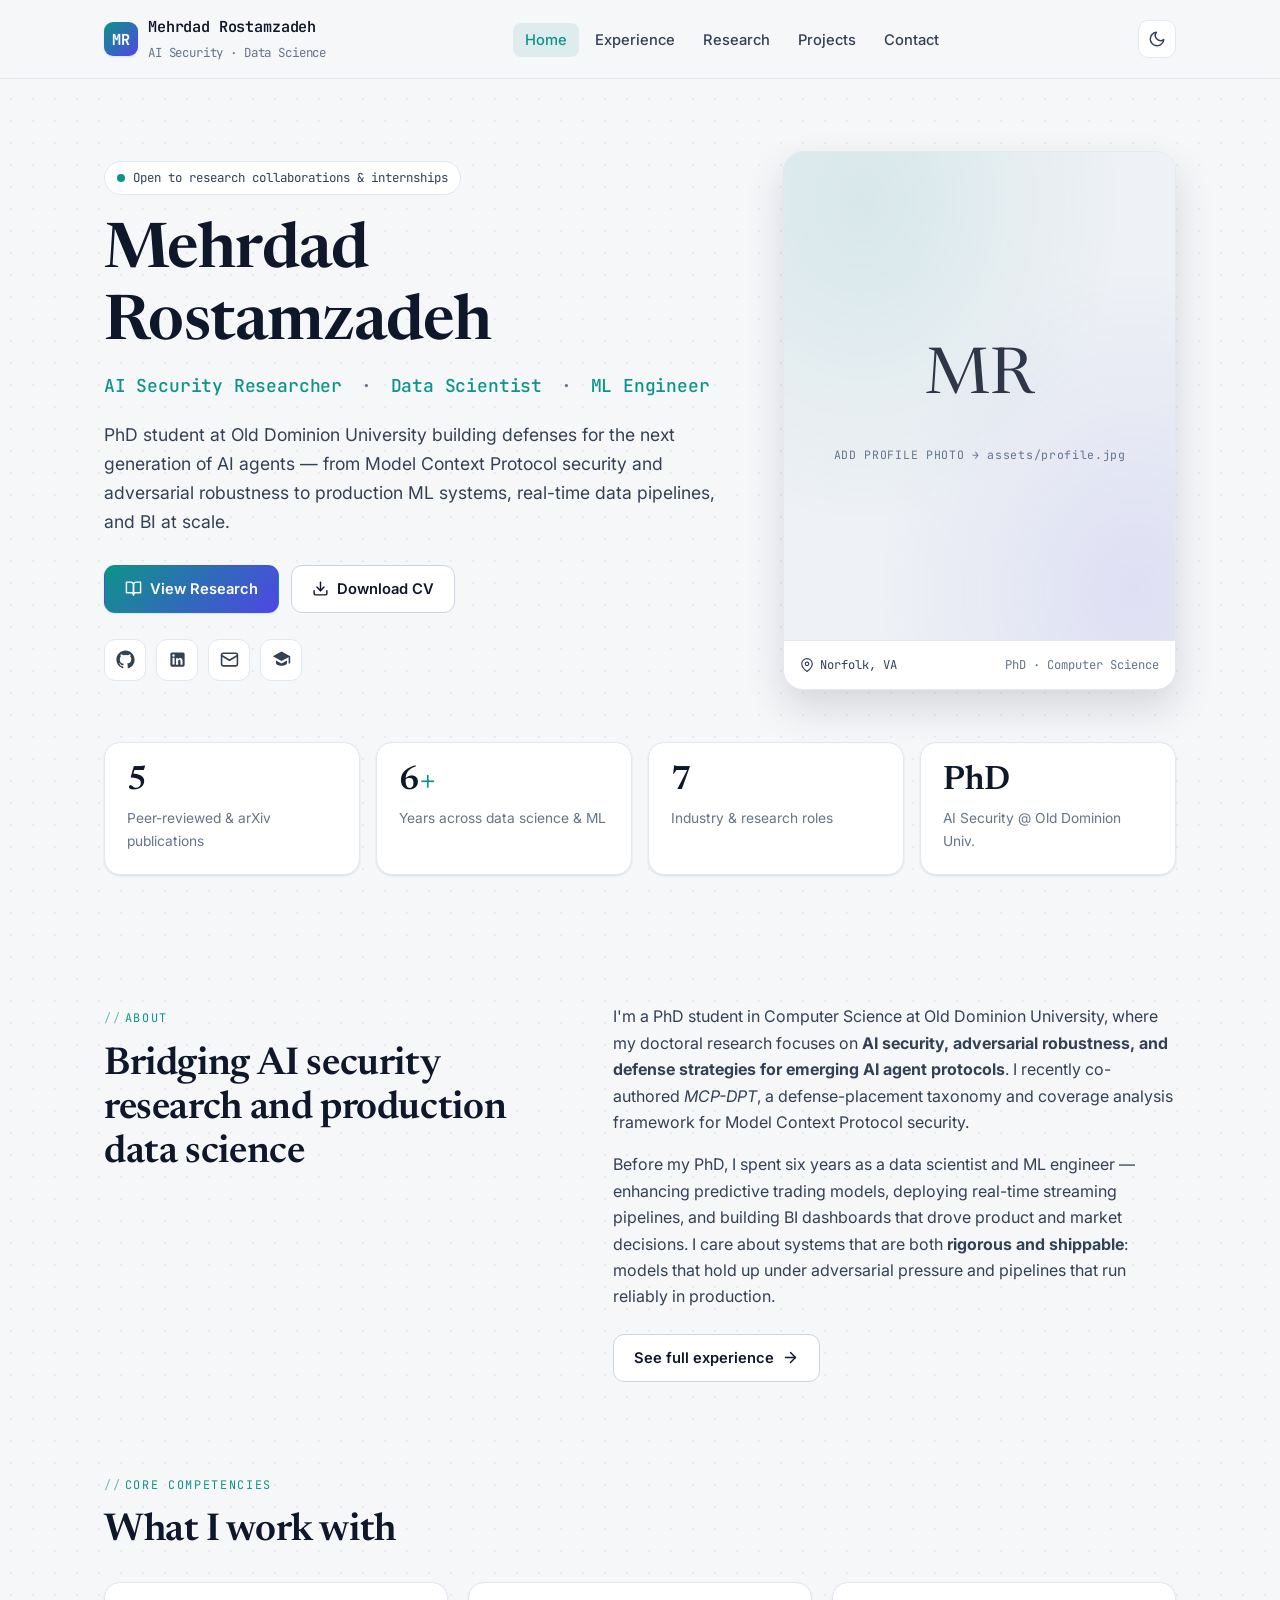
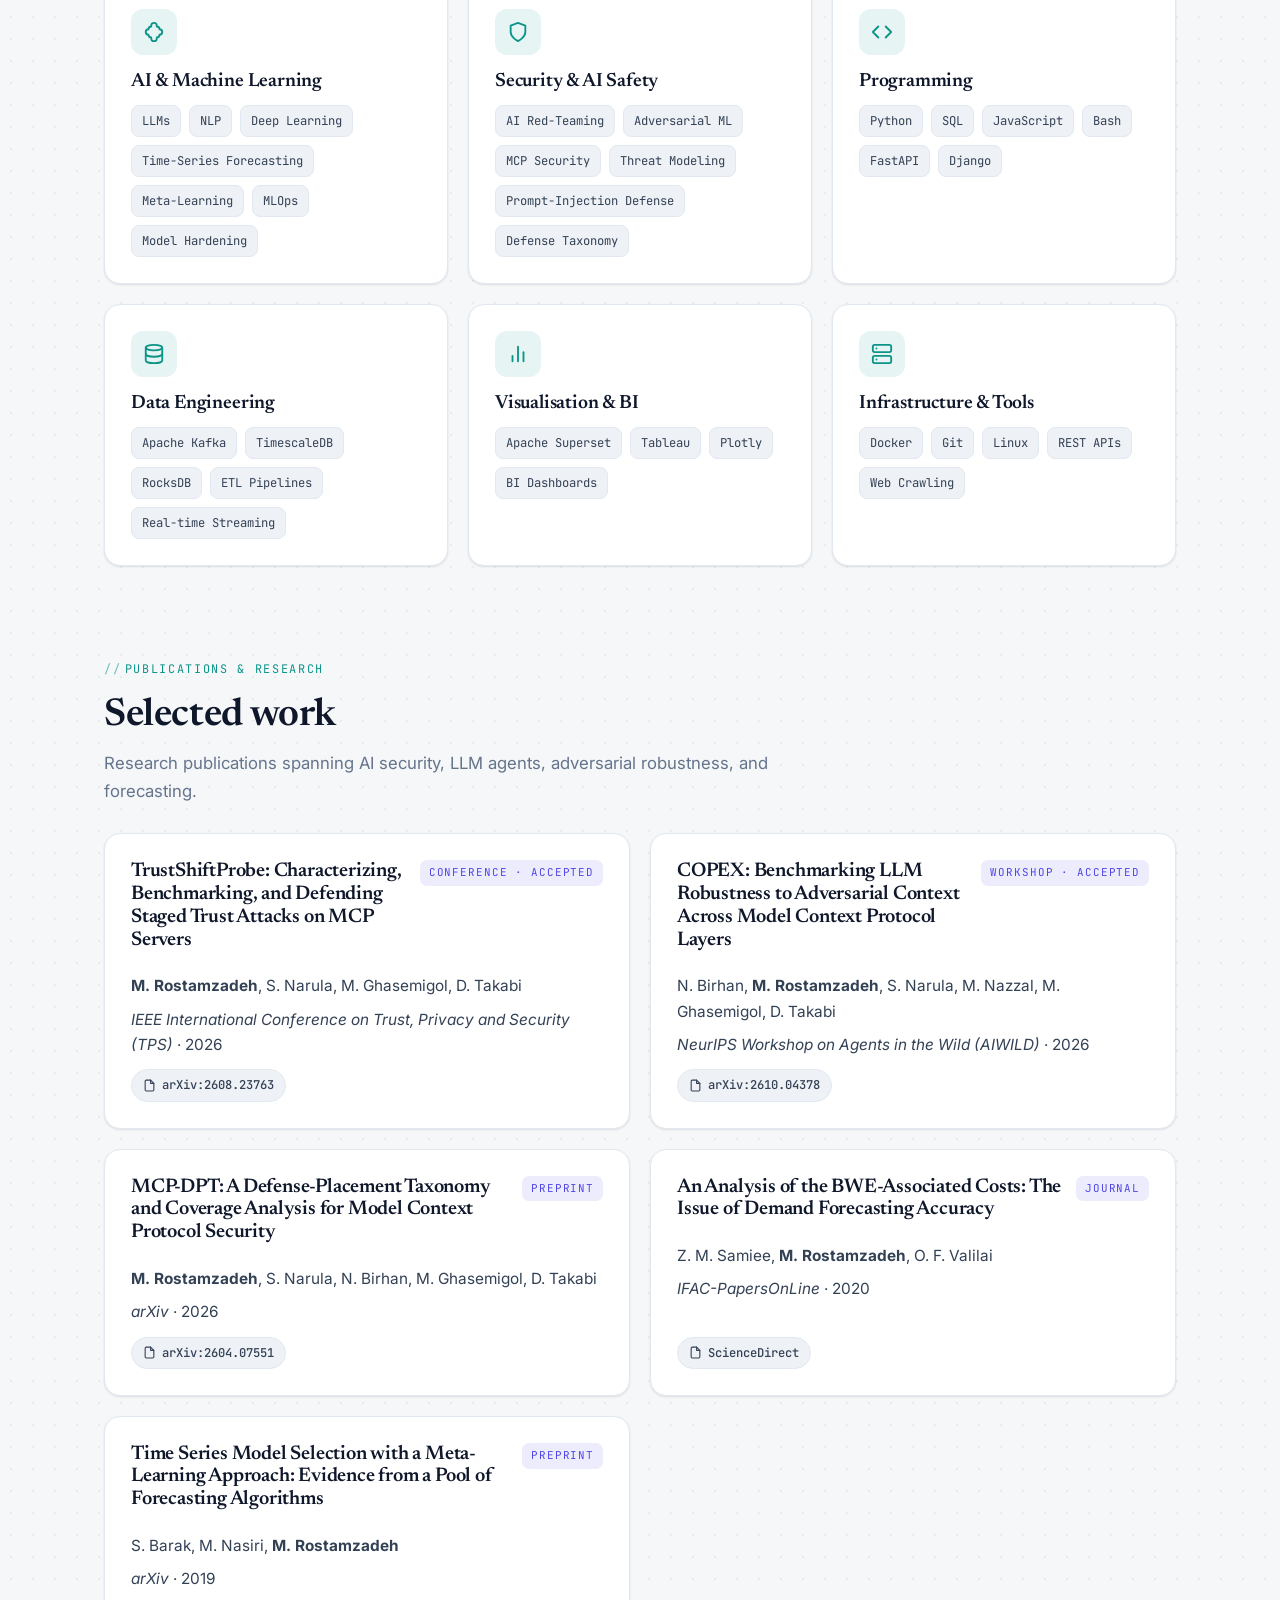
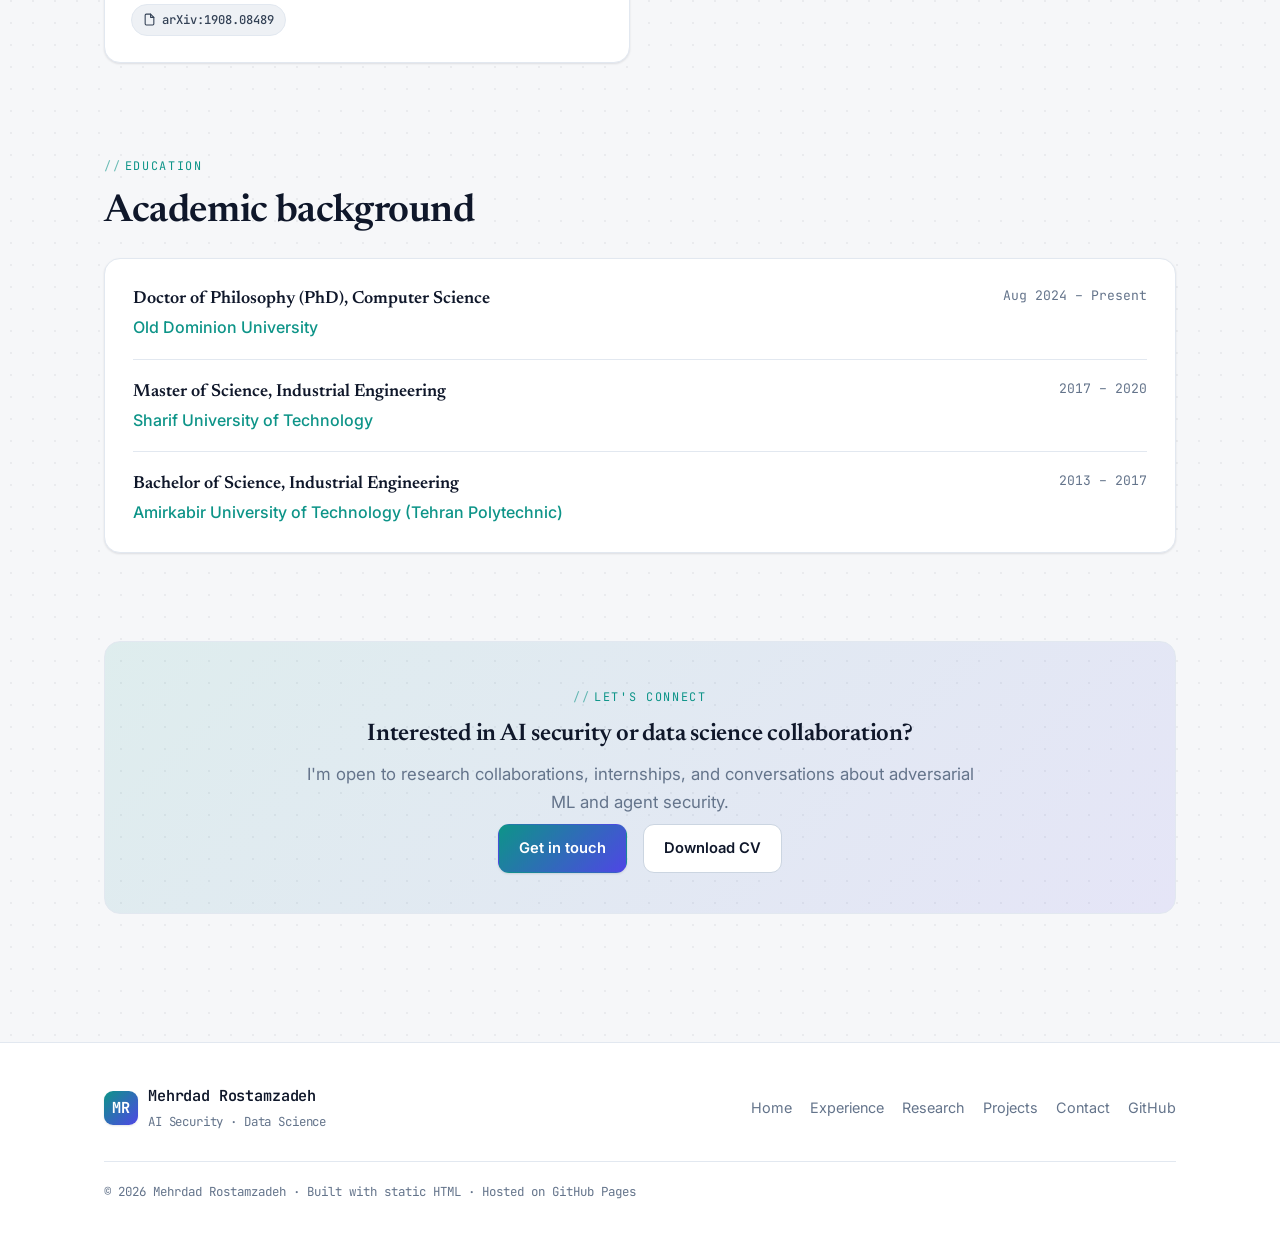
==== index.html @ 971a8cf7 "Revise featured publications and research details Updated publication titles, descriptions, and link" ====
<!DOCTYPE html>
<html lang="en" data-theme="light">
<head>
  <meta charset="UTF-8" />
  <meta name="viewport" content="width=device-width, initial-scale=1.0" />
  <title>Mehrdad Rostamzadeh — AI Security &amp; Data Science</title>
  <meta name="description" content="Mehrdad Rostamzadeh — PhD student in Computer Science at Old Dominion University researching AI security, adversarial ML, and Model Context Protocol defenses. Data scientist and ML engineer." />
  <meta name="author" content="Mehrdad Rostamzadeh" />
  <meta property="og:title" content="Mehrdad Rostamzadeh — AI Security & Data Science" />
  <meta property="og:description" content="PhD student researching AI security & adversarial ML. Data scientist and ML engineer." />
  <meta property="og:type" content="website" />
  <link rel="icon" href="data:image/svg+xml,<svg xmlns='http://www.w3.org/2000/svg' viewBox='0 0 100 100'><text y='.9em' font-size='90'>🛡️</text></svg>" />
  <link rel="preconnect" href="https://fonts.googleapis.com" />
  <link rel="preconnect" href="https://fonts.gstatic.com" crossorigin />
  <link href="https://fonts.googleapis.com/css2?family=Newsreader:opsz,wght@6..72,400;6..72,500;6..72,600;6..72,700&family=Inter:wght@400;500;600;700&family=JetBrains+Mono:wght@400;500;600&display=swap" rel="stylesheet" />
  <link rel="stylesheet" href="assets/styles.css" />
</head>
<body>

  <!-- ===== NAV ===== -->
  <nav class="nav">
    <div class="nav-inner">
      <a class="brand" href="index.html">
        <span class="mark">MR</span>
        <span>Mehrdad Rostamzadeh<br /><span class="brand-sub">AI Security · Data Science</span></span>
      </a>
      <ul class="nav-links">
        <li><a href="index.html">Home</a></li>
        <li><a href="experience.html">Experience</a></li>
        <li><a href="research.html">Research</a></li>
        <li><a href="projects.html">Projects</a></li>
        <li><a href="contact.html">Contact</a></li>
      </ul>
      <div class="nav-actions">
        <button class="icon-btn" data-theme-toggle aria-label="Toggle dark mode">
          <svg class="moon" viewBox="0 0 24 24" fill="none" stroke="currentColor" stroke-width="2" stroke-linecap="round" stroke-linejoin="round"><path d="M21 12.79A9 9 0 1 1 11.21 3 7 7 0 0 0 21 12.79z"/></svg>
          <svg class="sun" viewBox="0 0 24 24" fill="none" stroke="currentColor" stroke-width="2" stroke-linecap="round" stroke-linejoin="round"><circle cx="12" cy="12" r="5"/><line x1="12" y1="1" x2="12" y2="3"/><line x1="12" y1="21" x2="12" y2="23"/><line x1="4.22" y1="4.22" x2="5.64" y2="5.64"/><line x1="18.36" y1="18.36" x2="19.78" y2="19.78"/><line x1="1" y1="12" x2="3" y2="12"/><line x1="21" y1="12" x2="23" y2="12"/><line x1="4.22" y1="19.78" x2="5.64" y2="18.36"/><line x1="18.36" y1="5.64" x2="19.78" y2="4.22"/></svg>
        </button>
        <button class="icon-btn nav-toggle" aria-label="Menu">
          <svg viewBox="0 0 24 24" fill="none" stroke="currentColor" stroke-width="2" stroke-linecap="round"><line x1="3" y1="6" x2="21" y2="6"/><line x1="3" y1="12" x2="21" y2="12"/><line x1="3" y1="18" x2="21" y2="18"/></svg>
        </button>
      </div>
    </div>
  </nav>

  <!-- ===== HERO ===== -->
  <header class="hero">
    <div class="container hero-grid">
      <div class="reveal in">
        <span class="hero-status"><span class="pulse"></span> Open to research collaborations &amp; internships</span>
        <h1>Mehrdad<br />Rostamzadeh</h1>
        <p class="role">AI Security Researcher <span class="sep">·</span> Data Scientist <span class="sep">·</span> ML Engineer</p>
        <p class="lede">PhD student at Old Dominion University building defenses for the next generation of AI agents — from Model Context Protocol security and adversarial robustness to production ML systems, real-time data pipelines, and BI at scale.</p>
        <div class="hero-cta">
          <a class="btn btn-primary" href="research.html">
            <svg viewBox="0 0 24 24" fill="none" stroke="currentColor" stroke-width="2" stroke-linecap="round" stroke-linejoin="round"><path d="M2 3h6a4 4 0 0 1 4 4v14a3 3 0 0 0-3-3H2z"/><path d="M22 3h-6a4 4 0 0 0-4 4v14a3 3 0 0 1 3-3h7z"/></svg>
            View Research
          </a>
          <a class="btn btn-ghost" href="assets/Mehrdad_Rostamzadeh_CV.pdf" download>
            <svg viewBox="0 0 24 24" fill="none" stroke="currentColor" stroke-width="2" stroke-linecap="round" stroke-linejoin="round"><path d="M21 15v4a2 2 0 0 1-2 2H5a2 2 0 0 1-2-2v-4"/><polyline points="7 10 12 15 17 10"/><line x1="12" y1="15" x2="12" y2="3"/></svg>
            Download CV
          </a>
        </div>
        <div class="hero-socials">
          <a href="https://github.com/MehrdadRS95" target="_blank" rel="noopener" aria-label="GitHub" title="GitHub">
            <svg viewBox="0 0 24 24" fill="currentColor"><path d="M12 .5C5.7.5.5 5.7.5 12c0 5.1 3.3 9.4 7.9 10.9.6.1.8-.2.8-.5v-1.8c-3.2.7-3.9-1.5-3.9-1.5-.5-1.3-1.3-1.7-1.3-1.7-1.1-.7.1-.7.1-.7 1.2.1 1.8 1.2 1.8 1.2 1 1.8 2.8 1.3 3.5 1 .1-.8.4-1.3.7-1.6-2.6-.3-5.3-1.3-5.3-5.7 0-1.3.5-2.3 1.2-3.1-.1-.3-.5-1.5.1-3.1 0 0 1-.3 3.3 1.2a11.5 11.5 0 0 1 6 0C17 5 18 5.3 18 5.3c.6 1.6.2 2.8.1 3.1.8.8 1.2 1.8 1.2 3.1 0 4.4-2.7 5.4-5.3 5.7.4.4.8 1.1.8 2.2v3.3c0 .3.2.6.8.5 4.6-1.5 7.9-5.8 7.9-10.9C23.5 5.7 18.3.5 12 .5z"/></svg>
          </a>
          <a href="https://linkedin.com/in/mehrdad-rostamzadeh-513b11ab/" target="_blank" rel="noopener" aria-label="LinkedIn" title="LinkedIn">
            <svg viewBox="0 0 24 24" fill="currentColor"><path d="M19 3a2 2 0 0 1 2 2v14a2 2 0 0 1-2 2H5a2 2 0 0 1-2-2V5a2 2 0 0 1 2-2h14zM8.34 18.34V9.9H5.67v8.44h2.67zM7 8.6a1.55 1.55 0 1 0 0-3.1 1.55 1.55 0 0 0 0 3.1zm11.34 9.74v-4.62c0-2.47-1.32-3.62-3.08-3.62a2.66 2.66 0 0 0-2.41 1.33v-1.14h-2.67c.04.75 0 8.44 0 8.44h2.67v-4.71c0-.25.02-.5.09-.68.2-.5.66-1.02 1.43-1.02 1.01 0 1.41.77 1.41 1.9v4.51h2.67z"/></svg>
          </a>
          <a href="mailto:mrost004@odu.edu" aria-label="Email" title="Email">
            <svg viewBox="0 0 24 24" fill="none" stroke="currentColor" stroke-width="2" stroke-linecap="round" stroke-linejoin="round"><rect x="2" y="4" width="20" height="16" rx="2"/><path d="m22 7-10 6L2 7"/></svg>
          </a>
          <a href="https://scholar.google.com/" target="_blank" rel="noopener" aria-label="Google Scholar" title="Google Scholar (update link)">
            <svg viewBox="0 0 24 24" fill="currentColor"><path d="M12 2 1 8l11 6 9-4.9V17h2V8L12 2zM5 13.2v3.3c0 1.9 3.1 3.5 7 3.5s7-1.6 7-3.5v-3.3l-7 3.8-7-3.8z"/></svg>
          </a>
        </div>
      </div>

      <div class="reveal in">
        <div class="hero-portrait">
          <div class="portrait-photo">
            <!-- Replace the placeholder below with your photo:
                 <img src="assets/profile.jpg" alt="Mehrdad Rostamzadeh" /> -->
            <div class="portrait-ph">
              <div class="initials">MR</div>
              <small>ADD PROFILE PHOTO → assets/profile.jpg</small>
            </div>
          </div>
          <div class="portrait-meta">
            <span class="loc">
              <svg viewBox="0 0 24 24" width="14" height="14" fill="none" stroke="currentColor" stroke-width="2" stroke-linecap="round" stroke-linejoin="round"><path d="M21 10c0 7-9 13-9 13s-9-6-9-13a9 9 0 0 1 18 0z"/><circle cx="12" cy="10" r="3"/></svg>
              Norfolk, VA
            </span>
            <span>PhD · Computer Science</span>
          </div>
        </div>
      </div>
    </div>

    <!-- Stat strip -->
    <div class="container">
      <div class="stats">
        <div class="stat reveal">
          <div class="num"><span data-count="5">5</span></div>
          <div class="label">Peer-reviewed &amp; arXiv publications</div>
        </div>
        <div class="stat reveal">
          <div class="num"><span data-count="6">6</span><span class="plus">+</span></div>
          <div class="label">Years across data science &amp; ML</div>
        </div>
        <div class="stat reveal">
          <div class="num"><span data-count="7">7</span></div>
          <div class="label">Industry &amp; research roles</div>
        </div>
        <div class="stat reveal">
          <div class="num">PhD</div>
          <div class="label">AI Security @ Old Dominion Univ.</div>
        </div>
      </div>
    </div>
  </header>

  <!-- ===== ABOUT ===== -->
  <section class="section" id="about">
    <div class="container">
      <div class="grid" style="grid-template-columns: 0.9fr 1.1fr; gap: 48px; align-items: start;">
        <div class="reveal">
          <span class="eyebrow">About</span>
          <h2 class="section-title">Bridging AI security research and production data science</h2>
        </div>
        <div class="reveal">
          <p>I'm a PhD student in Computer Science at Old Dominion University, where my doctoral research focuses on <strong>AI security, adversarial robustness, and defense strategies for emerging AI agent protocols</strong>. I recently co-authored <em>MCP-DPT</em>, a defense-placement taxonomy and coverage analysis framework for Model Context Protocol security.</p>
          <p>Before my PhD, I spent six years as a data scientist and ML engineer — enhancing predictive trading models, deploying real-time streaming pipelines, and building BI dashboards that drove product and market decisions. I care about systems that are both <strong>rigorous and shippable</strong>: models that hold up under adversarial pressure and pipelines that run reliably in production.</p>
          <a class="btn btn-ghost" href="experience.html" style="margin-top: 8px;">
            See full experience
            <svg viewBox="0 0 24 24" fill="none" stroke="currentColor" stroke-width="2" stroke-linecap="round" stroke-linejoin="round"><line x1="5" y1="12" x2="19" y2="12"/><polyline points="12 5 19 12 12 19"/></svg>
          </a>
        </div>
      </div>
    </div>
  </section>

  <!-- ===== CORE COMPETENCIES ===== -->
  <section class="section" style="padding-top: 0;">
    <div class="container">
      <div class="reveal">
        <span class="eyebrow">Core competencies</span>
        <h2 class="section-title">What I work with</h2>
      </div>
      <div class="grid grid-3" style="margin-top: 28px;">
        <div class="card comp-card reveal">
          <div class="card-icon"><svg viewBox="0 0 24 24" fill="none" stroke="currentColor" stroke-width="2" stroke-linecap="round" stroke-linejoin="round"><path d="M12 2a3 3 0 0 0-3 3v1a3 3 0 0 0-3 3 3 3 0 0 0 0 6 3 3 0 0 0 3 3v1a3 3 0 0 0 6 0v-1a3 3 0 0 0 3-3 3 3 0 0 0 0-6 3 3 0 0 0-3-3V5a3 3 0 0 0-3-3z"/></svg></div>
          <h3>AI &amp; Machine Learning</h3>
          <ul>
            <li class="chip">LLMs</li><li class="chip">NLP</li><li class="chip">Deep Learning</li>
            <li class="chip">Time-Series Forecasting</li><li class="chip">Meta-Learning</li>
            <li class="chip">MLOps</li><li class="chip">Model Hardening</li>
          </ul>
        </div>
        <div class="card comp-card reveal">
          <div class="card-icon"><svg viewBox="0 0 24 24" fill="none" stroke="currentColor" stroke-width="2" stroke-linecap="round" stroke-linejoin="round"><path d="M12 22s8-4 8-10V5l-8-3-8 3v7c0 6 8 10 8 10z"/></svg></div>
          <h3>Security &amp; AI Safety</h3>
          <ul>
            <li class="chip">AI Red-Teaming</li><li class="chip">Adversarial ML</li>
            <li class="chip">MCP Security</li><li class="chip">Threat Modeling</li>
            <li class="chip">Prompt-Injection Defense</li><li class="chip">Defense Taxonomy</li>
          </ul>
        </div>
        <div class="card comp-card reveal">
          <div class="card-icon"><svg viewBox="0 0 24 24" fill="none" stroke="currentColor" stroke-width="2" stroke-linecap="round" stroke-linejoin="round"><polyline points="16 18 22 12 16 6"/><polyline points="8 6 2 12 8 18"/></svg></div>
          <h3>Programming</h3>
          <ul>
            <li class="chip">Python</li><li class="chip">SQL</li>
            <li class="chip">JavaScript</li><li class="chip">Bash</li>
            <li class="chip">FastAPI</li><li class="chip">Django</li>
          </ul>
        </div>
        <div class="card comp-card reveal">
          <div class="card-icon"><svg viewBox="0 0 24 24" fill="none" stroke="currentColor" stroke-width="2" stroke-linecap="round" stroke-linejoin="round"><ellipse cx="12" cy="5" rx="9" ry="3"/><path d="M3 5v14a9 3 0 0 0 18 0V5"/><path d="M3 12a9 3 0 0 0 18 0"/></svg></div>
          <h3>Data Engineering</h3>
          <ul>
            <li class="chip">Apache Kafka</li><li class="chip">TimescaleDB</li>
            <li class="chip">RocksDB</li><li class="chip">ETL Pipelines</li>
            <li class="chip">Real-time Streaming</li>
          </ul>
        </div>
        <div class="card comp-card reveal">
          <div class="card-icon"><svg viewBox="0 0 24 24" fill="none" stroke="currentColor" stroke-width="2" stroke-linecap="round" stroke-linejoin="round"><line x1="18" y1="20" x2="18" y2="10"/><line x1="12" y1="20" x2="12" y2="4"/><line x1="6" y1="20" x2="6" y2="14"/></svg></div>
          <h3>Visualisation &amp; BI</h3>
          <ul>
            <li class="chip">Apache Superset</li><li class="chip">Tableau</li>
            <li class="chip">Plotly</li><li class="chip">BI Dashboards</li>
          </ul>
        </div>
        <div class="card comp-card reveal">
          <div class="card-icon"><svg viewBox="0 0 24 24" fill="none" stroke="currentColor" stroke-width="2" stroke-linecap="round" stroke-linejoin="round"><rect x="2" y="2" width="20" height="8" rx="2"/><rect x="2" y="14" width="20" height="8" rx="2"/><line x1="6" y1="6" x2="6.01" y2="6"/><line x1="6" y1="18" x2="6.01" y2="18"/></svg></div>
          <h3>Infrastructure &amp; Tools</h3>
          <ul>
            <li class="chip">Docker</li><li class="chip">Git</li>
            <li class="chip">Linux</li><li class="chip">REST APIs</li>
            <li class="chip">Web Crawling</li>
          </ul>
        </div>
      </div>
    </div>
  </section>

  <!-- ===== FEATURED ===== -->
  <section class="section" style="padding-top: 0;">
    <div class="container">
      <div class="reveal">
        <span class="eyebrow">Publications &amp; Research</span>
        <h2 class="section-title">Selected work</h2>
        <p class="section-lead">Research publications spanning AI security, LLM agents, adversarial robustness, and forecasting.</p>
      </div>
      <div class="grid grid-2" style="margin-top: 28px;">
        <article class="card proj reveal">
          <div class="proj-top">
            <h3>TrustShiftProbe: Characterizing, Benchmarking, and Defending Staged Trust Attacks on MCP Servers</h3>
            <span class="proj-badge research">Conference · Accepted</span>
          </div>
          <p style="margin-bottom: 8px;"><strong>M. Rostamzadeh</strong>, S. Narula, M. Ghasemigol, D. Takabi</p>
          <p style="margin-bottom: 12px;"><em>IEEE International Conference on Trust, Privacy and Security (TPS)</em> · 2026</p>
          <div class="proj-links">
            <a class="pill" href="https://arxiv.org/abs/2608.23763" target="_blank" rel="noopener noreferrer">
              <svg viewBox="0 0 24 24" fill="none" stroke="currentColor" stroke-width="2" stroke-linecap="round" stroke-linejoin="round"><path d="M14 2H6a2 2 0 0 0-2 2v16a2 2 0 0 0 2 2h12a2 2 0 0 0 2-2V8z"/><polyline points="14 2 14 8 20 8"/></svg>
              arXiv:2608.23763
            </a>
          </div>
        </article>
        <article class="card proj reveal">
          <div class="proj-top">
            <h3>COPEX: Benchmarking LLM Robustness to Adversarial Context Across Model Context Protocol Layers</h3>
            <span class="proj-badge research">Workshop · Accepted</span>
          </div>
          <p style="margin-bottom: 8px;">N. Birhan, <strong>M. Rostamzadeh</strong>, S. Narula, M. Nazzal, M. Ghasemigol, D. Takabi</p>
          <p style="margin-bottom: 12px;"><em>NeurIPS Workshop on Agents in the Wild (AIWILD)</em> · 2026</p>
          <div class="proj-links">
            <a class="pill" href="https://arxiv.org/abs/2610.04378" target="_blank" rel="noopener noreferrer">
              <svg viewBox="0 0 24 24" fill="none" stroke="currentColor" stroke-width="2" stroke-linecap="round" stroke-linejoin="round"><path d="M14 2H6a2 2 0 0 0-2 2v16a2 2 0 0 0 2 2h12a2 2 0 0 0 2-2V8z"/><polyline points="14 2 14 8 20 8"/></svg>
              arXiv:2610.04378
            </a>
          </div>
        </article>
        <article class="card proj reveal">
          <div class="proj-top">
            <h3>MCP-DPT: A Defense-Placement Taxonomy and Coverage Analysis for Model Context Protocol Security</h3>
            <span class="proj-badge research">Preprint</span>
          </div>
          <p style="margin-bottom: 8px;"><strong>M. Rostamzadeh</strong>, S. Narula, N. Birhan, M. Ghasemigol, D. Takabi</p>
          <p style="margin-bottom: 12px;"><em>arXiv</em> · 2026</p>
          <div class="proj-links">
            <a class="pill" href="https://arxiv.org/abs/2604.07551" target="_blank" rel="noopener noreferrer">
              <svg viewBox="0 0 24 24" fill="none" stroke="currentColor" stroke-width="2" stroke-linecap="round" stroke-linejoin="round"><path d="M14 2H6a2 2 0 0 0-2 2v16a2 2 0 0 0 2 2h12a2 2 0 0 0 2-2V8z"/><polyline points="14 2 14 8 20 8"/></svg>
              arXiv:2604.07551
            </a>
          </div>
        </article>
        <article class="card proj reveal">
          <div class="proj-top">
            <h3>An Analysis of the BWE-Associated Costs: The Issue of Demand Forecasting Accuracy</h3>
            <span class="proj-badge research">Journal</span>
          </div>
          <p style="margin-bottom: 8px;">Z. M. Samiee, <strong>M. Rostamzadeh</strong>, O. F. Valilai</p>
          <p style="margin-bottom: 12px;"><em>IFAC-PapersOnLine</em> · 2020</p>
          <div class="proj-links">
            <a class="pill" href="https://www.sciencedirect.com/science/article/pii/S2405896320336363" target="_blank" rel="noopener noreferrer">
              <svg viewBox="0 0 24 24" fill="none" stroke="currentColor" stroke-width="2" stroke-linecap="round" stroke-linejoin="round"><path d="M14 2H6a2 2 0 0 0-2 2v16a2 2 0 0 0 2 2h12a2 2 0 0 0 2-2V8z"/><polyline points="14 2 14 8 20 8"/></svg>
              ScienceDirect
            </a>
          </div>
        </article>
        <article class="card proj reveal">
          <div class="proj-top">
            <h3>Time Series Model Selection with a Meta-Learning Approach: Evidence from a Pool of Forecasting Algorithms</h3>
            <span class="proj-badge research">Preprint</span>
          </div>
          <p style="margin-bottom: 8px;">S. Barak, M. Nasiri, <strong>M. Rostamzadeh</strong></p>
          <p style="margin-bottom: 12px;"><em>arXiv</em> · 2019</p>
          <div class="proj-links">
            <a class="pill" href="https://arxiv.org/abs/1908.08489" target="_blank" rel="noopener noreferrer">
              <svg viewBox="0 0 24 24" fill="none" stroke="currentColor" stroke-width="2" stroke-linecap="round" stroke-linejoin="round"><path d="M14 2H6a2 2 0 0 0-2 2v16a2 2 0 0 0 2 2h12a2 2 0 0 0 2-2V8z"/><polyline points="14 2 14 8 20 8"/></svg>
              arXiv:1908.08489
            </a>
          </div>
        </article>
      </div>
    </div>
  </section>

  <!-- ===== EDUCATION SNAPSHOT ===== -->
  <section class="section" style="padding-top: 0;">
    <div class="container">
      <div class="reveal">
        <span class="eyebrow">Education</span>
        <h2 class="section-title">Academic background</h2>
      </div>
      <div class="card reveal" style="margin-top: 24px; padding: 8px 28px;">
        <div class="edu-item">
          <div>
            <div class="deg">Doctor of Philosophy (PhD), Computer Science</div>
            <div class="school">Old Dominion University</div>
          </div>
          <div class="yr">Aug 2024 – Present</div>
        </div>
        <div class="edu-item">
          <div>
            <div class="deg">Master of Science, Industrial Engineering</div>
            <div class="school">Sharif University of Technology</div>
          </div>
          <div class="yr">2017 – 2020</div>
        </div>
        <div class="edu-item">
          <div>
            <div class="deg">Bachelor of Science, Industrial Engineering</div>
            <div class="school">Amirkabir University of Technology (Tehran Polytechnic)</div>
          </div>
          <div class="yr">2013 – 2017</div>
        </div>
      </div>
    </div>
  </section>

  <!-- ===== CTA BANNER ===== -->
  <section class="section" style="padding-top: 0;">
    <div class="container">
      <div class="banner reveal">
        <span class="eyebrow" style="justify-content:center;">Let's connect</span>
        <h2>Interested in AI security or data science collaboration?</h2>
        <p class="section-lead" style="margin: 0 auto;">I'm open to research collaborations, internships, and conversations about adversarial ML and agent security.</p>
        <div>
          <a class="btn btn-primary" href="contact.html">Get in touch</a>
          <a class="btn btn-ghost" href="assets/Mehrdad_Rostamzadeh_CV.pdf" download>Download CV</a>
        </div>
      </div>
    </div>
  </section>

  <!-- ===== FOOTER ===== -->
  <footer class="footer">
    <div class="container">
      <div class="footer-inner">
        <a class="brand" href="index.html">
          <span class="mark">MR</span>
          <span>Mehrdad Rostamzadeh<br /><span class="brand-sub">AI Security · Data Science</span></span>
        </a>
        <div class="footer-links">
          <a href="index.html">Home</a>
          <a href="experience.html">Experience</a>
          <a href="research.html">Research</a>
          <a href="projects.html">Projects</a>
          <a href="contact.html">Contact</a>
          <a href="https://github.com/MehrdadRS95" target="_blank" rel="noopener">GitHub</a>
        </div>
        <div class="copy">© <span id="year">2026</span> Mehrdad Rostamzadeh · Built with static HTML · Hosted on GitHub Pages</div>
      </div>
    </div>
  </footer>

  <script src="assets/main.js"></script>
</body>
</html>
---- assets/styles.css ----
/* =============================================================
   Mehrdad Rostamzadeh — Portfolio
   Design system: "Academic + Tech Hybrid"
   Serif display headings · Inter body · JetBrains Mono accents
   Light default with dark toggle
   ============================================================= */

/* ---------- Theme tokens ---------- */
:root {
  --bg: #f6f7f9;
  --bg-elev: #ffffff;
  --bg-soft: #eef1f5;
  --ink: #0f172a;
  --ink-2: #334155;
  --muted: #64748b;
  --line: #e2e8f0;
  --line-strong: #cbd5e1;

  --accent: #0d9488;        /* teal */
  --accent-2: #4f46e5;      /* indigo */
  --accent-soft: rgba(13, 148, 136, 0.10);
  --accent-2-soft: rgba(79, 70, 229, 0.10);

  --shadow-sm: 0 1px 2px rgba(15, 23, 42, 0.06), 0 1px 3px rgba(15, 23, 42, 0.05);
  --shadow-md: 0 4px 12px rgba(15, 23, 42, 0.08), 0 2px 4px rgba(15, 23, 42, 0.05);
  --shadow-lg: 0 18px 40px rgba(15, 23, 42, 0.14);

  --radius: 16px;
  --radius-sm: 10px;
  --maxw: 1120px;

  --serif: "Newsreader", Georgia, "Times New Roman", serif;
  --sans: "Inter", -apple-system, BlinkMacSystemFont, "Segoe UI", Roboto, sans-serif;
  --mono: "JetBrains Mono", "SFMono-Regular", Consolas, monospace;

  --dot: rgba(15, 23, 42, 0.05);
}

[data-theme="dark"] {
  --bg: #0a0f1c;
  --bg-elev: #101827;
  --bg-soft: #0f1626;
  --ink: #e8eef7;
  --ink-2: #c1cad8;
  --muted: #8595ac;
  --line: #1e293b;
  --line-strong: #334155;

  --accent: #2dd4bf;
  --accent-2: #818cf8;
  --accent-soft: rgba(45, 212, 191, 0.12);
  --accent-2-soft: rgba(129, 140, 248, 0.14);

  --shadow-sm: 0 1px 2px rgba(0, 0, 0, 0.4);
  --shadow-md: 0 6px 18px rgba(0, 0, 0, 0.45);
  --shadow-lg: 0 22px 50px rgba(0, 0, 0, 0.55);

  --dot: rgba(148, 163, 184, 0.08);
}

/* ---------- Base ---------- */
* { box-sizing: border-box; }

html { scroll-behavior: smooth; }

body {
  margin: 0;
  font-family: var(--sans);
  color: var(--ink);
  background-color: var(--bg);
  background-image: radial-gradient(var(--dot) 1px, transparent 1px);
  background-size: 22px 22px;
  line-height: 1.65;
  -webkit-font-smoothing: antialiased;
  text-rendering: optimizeLegibility;
  transition: background-color 0.3s ease, color 0.3s ease;
}

h1, h2, h3, h4 {
  font-family: var(--serif);
  font-weight: 600;
  line-height: 1.15;
  color: var(--ink);
  letter-spacing: -0.01em;
  margin: 0 0 0.5em;
}

p { margin: 0 0 1rem; color: var(--ink-2); }

a { color: var(--accent); text-decoration: none; transition: color 0.2s ease; }
a:hover { color: var(--accent-2); }

img { max-width: 100%; display: block; }

.container {
  width: 100%;
  max-width: var(--maxw);
  margin: 0 auto;
  padding: 0 24px;
}

.section { padding: 88px 0; }
.section-tight { padding: 56px 0; }

/* ---------- Utility: section label ---------- */
.eyebrow {
  font-family: var(--mono);
  font-size: 0.74rem;
  letter-spacing: 0.14em;
  text-transform: uppercase;
  color: var(--accent);
  display: inline-flex;
  align-items: center;
  gap: 0.5ch;
  margin-bottom: 14px;
}
.eyebrow::before { content: "//"; opacity: 0.6; }

.section-title { font-size: clamp(1.7rem, 3vw, 2.4rem); margin-bottom: 12px; }
.section-lead { color: var(--muted); max-width: 62ch; font-size: 1.05rem; }

/* ---------- Navbar ---------- */
.nav {
  position: sticky;
  top: 0;
  z-index: 50;
  backdrop-filter: saturate(160%) blur(12px);
  background: color-mix(in srgb, var(--bg) 82%, transparent);
  border-bottom: 1px solid var(--line);
}
.nav-inner {
  max-width: var(--maxw);
  margin: 0 auto;
  padding: 14px 24px;
  display: flex;
  align-items: center;
  justify-content: space-between;
  gap: 16px;
}
.brand {
  display: flex;
  align-items: center;
  gap: 10px;
  font-family: var(--mono);
  font-weight: 600;
  font-size: 0.95rem;
  color: var(--ink);
  letter-spacing: -0.01em;
}
.brand:hover { color: var(--ink); }
.brand .mark {
  width: 34px; height: 34px;
  display: grid; place-items: center;
  border-radius: 9px;
  background: linear-gradient(135deg, var(--accent), var(--accent-2));
  color: #fff;
  font-weight: 700;
  font-family: var(--mono);
  box-shadow: var(--shadow-sm);
}
.brand .brand-sub { color: var(--muted); font-weight: 400; font-size: 0.78rem; }

.nav-links { display: flex; align-items: center; gap: 4px; list-style: none; margin: 0; padding: 0; }
.nav-links a {
  color: var(--ink-2);
  font-size: 0.92rem;
  font-weight: 500;
  padding: 8px 12px;
  border-radius: 8px;
  transition: background 0.2s ease, color 0.2s ease;
}
.nav-links a:hover { background: var(--bg-soft); color: var(--ink); }
.nav-links a.active { color: var(--accent); background: var(--accent-soft); }

.nav-actions { display: flex; align-items: center; gap: 8px; }

.icon-btn {
  width: 38px; height: 38px;
  display: grid; place-items: center;
  border: 1px solid var(--line);
  background: var(--bg-elev);
  color: var(--ink-2);
  border-radius: 10px;
  cursor: pointer;
  transition: all 0.2s ease;
}
.icon-btn:hover { color: var(--accent); border-color: var(--accent); transform: translateY(-1px); }
.icon-btn svg { width: 18px; height: 18px; }
.sun { display: none; } .moon { display: block; }
[data-theme="dark"] .sun { display: block; } [data-theme="dark"] .moon { display: none; }

.nav-toggle { display: none; }

/* ---------- Buttons ---------- */
.btn {
  display: inline-flex; align-items: center; gap: 8px;
  font-family: var(--sans);
  font-weight: 600;
  font-size: 0.92rem;
  padding: 11px 20px;
  border-radius: 11px;
  border: 1px solid transparent;
  cursor: pointer;
  transition: all 0.2s ease;
  white-space: nowrap;
}
.btn svg { width: 17px; height: 17px; }
.btn-primary {
  background: linear-gradient(135deg, var(--accent), var(--accent-2));
  color: #fff;
  box-shadow: var(--shadow-sm);
}
.btn-primary:hover { color: #fff; transform: translateY(-2px); box-shadow: var(--shadow-md); }
.btn-ghost {
  background: var(--bg-elev);
  color: var(--ink);
  border-color: var(--line-strong);
}
.btn-ghost:hover { color: var(--accent); border-color: var(--accent); transform: translateY(-2px); }

/* ---------- Hero ---------- */
.hero { position: relative; padding: 72px 0 40px; overflow: hidden; }
.hero-grid {
  display: grid;
  grid-template-columns: 1.35fr 0.85fr;
  gap: 56px;
  align-items: center;
}
.hero-status {
  display: inline-flex; align-items: center; gap: 8px;
  font-family: var(--mono); font-size: 0.78rem;
  color: var(--ink-2);
  background: var(--bg-elev);
  border: 1px solid var(--line);
  padding: 6px 12px;
  border-radius: 999px;
  margin-bottom: 22px;
}
.pulse {
  width: 8px; height: 8px; border-radius: 50%;
  background: var(--accent);
  box-shadow: 0 0 0 0 var(--accent);
  animation: pulse 2.2s infinite;
}
@keyframes pulse {
  0% { box-shadow: 0 0 0 0 color-mix(in srgb, var(--accent) 60%, transparent); }
  70% { box-shadow: 0 0 0 8px transparent; }
  100% { box-shadow: 0 0 0 0 transparent; }
}
.hero h1 {
  font-size: clamp(2.4rem, 5.4vw, 3.9rem);
  margin-bottom: 10px;
}
.hero .role {
  font-family: var(--mono);
  font-size: clamp(0.95rem, 1.6vw, 1.12rem);
  color: var(--accent);
  font-weight: 500;
  margin-bottom: 20px;
  letter-spacing: -0.01em;
}
.hero .role .sep { color: var(--muted); margin: 0 8px; }
.hero p.lede { font-size: 1.1rem; color: var(--ink-2); max-width: 60ch; }

.hero-cta { display: flex; flex-wrap: wrap; gap: 12px; margin-top: 28px; }

.hero-socials { display: flex; gap: 10px; margin-top: 26px; }
.hero-socials a {
  width: 42px; height: 42px;
  display: grid; place-items: center;
  border: 1px solid var(--line);
  border-radius: 11px;
  background: var(--bg-elev);
  color: var(--ink-2);
  transition: all 0.2s ease;
}
.hero-socials a:hover { color: var(--accent); border-color: var(--accent); transform: translateY(-2px); }
.hero-socials svg { width: 19px; height: 19px; }

/* Hero portrait / card */
.hero-portrait {
  position: relative;
  border-radius: 20px;
  border: 1px solid var(--line);
  background: var(--bg-elev);
  box-shadow: var(--shadow-lg);
  overflow: hidden;
}
.portrait-photo {
  aspect-ratio: 4 / 5;
  display: grid; place-items: center;
  background:
    radial-gradient(120% 120% at 20% 10%, var(--accent-soft), transparent 55%),
    radial-gradient(120% 120% at 90% 90%, var(--accent-2-soft), transparent 55%),
    var(--bg-soft);
  position: relative;
  color: var(--muted);
}
.portrait-photo img { width: 100%; height: 100%; object-fit: cover; }
.portrait-ph { text-align: center; padding: 24px; }
.portrait-ph .initials {
  font-family: var(--serif);
  font-size: 4rem;
  color: var(--ink);
  opacity: 0.85;
  margin-bottom: 8px;
}
.portrait-ph small { font-family: var(--mono); font-size: 0.72rem; letter-spacing: 0.06em; }
.portrait-meta {
  display: flex; justify-content: space-between; align-items: center;
  padding: 14px 16px;
  border-top: 1px solid var(--line);
  font-family: var(--mono); font-size: 0.76rem; color: var(--muted);
}
.portrait-meta .loc { display: inline-flex; align-items: center; gap: 6px; color: var(--ink-2); }

/* ---------- Stat strip ---------- */
.stats {
  display: grid;
  grid-template-columns: repeat(4, 1fr);
  gap: 16px;
  margin-top: 52px;
}
.stat {
  background: var(--bg-elev);
  border: 1px solid var(--line);
  border-radius: var(--radius);
  padding: 22px;
  box-shadow: var(--shadow-sm);
}
.stat .num {
  font-family: var(--serif);
  font-size: 2.1rem;
  font-weight: 600;
  color: var(--ink);
  line-height: 1;
}
.stat .num .plus { color: var(--accent); }
.stat .label { font-size: 0.86rem; color: var(--muted); margin-top: 8px; }

/* ---------- Generic cards / grid ---------- */
.grid { display: grid; gap: 20px; }
.grid-2 { grid-template-columns: repeat(2, 1fr); }
.grid-3 { grid-template-columns: repeat(3, 1fr); }

.card {
  background: var(--bg-elev);
  border: 1px solid var(--line);
  border-radius: var(--radius);
  padding: 26px;
  box-shadow: var(--shadow-sm);
  transition: transform 0.25s ease, box-shadow 0.25s ease, border-color 0.25s ease;
  position: relative;
}
.card:hover { transform: translateY(-4px); box-shadow: var(--shadow-md); border-color: var(--line-strong); }
.card h3 { font-size: 1.2rem; }
.card .card-icon {
  width: 46px; height: 46px;
  display: grid; place-items: center;
  border-radius: 12px;
  background: var(--accent-soft);
  color: var(--accent);
  margin-bottom: 16px;
}
.card .card-icon svg { width: 22px; height: 22px; }

/* ---------- Competency lists ---------- */
.comp-card ul { list-style: none; margin: 12px 0 0; padding: 0; display: flex; flex-wrap: wrap; gap: 8px; }
.chip {
  font-family: var(--mono);
  font-size: 0.76rem;
  color: var(--ink-2);
  background: var(--bg-soft);
  border: 1px solid var(--line);
  padding: 5px 10px;
  border-radius: 8px;
  transition: all 0.2s ease;
}
.chip:hover { color: var(--accent); border-color: var(--accent); }

/* ---------- Timeline ---------- */
.timeline { position: relative; margin-top: 20px; }
.timeline::before {
  content: "";
  position: absolute;
  left: 15px; top: 6px; bottom: 6px;
  width: 2px;
  background: linear-gradient(var(--accent), var(--accent-2));
  opacity: 0.5;
}
.tl-item { position: relative; padding: 0 0 34px 52px; }
.tl-item:last-child { padding-bottom: 0; }
.tl-dot {
  position: absolute; left: 7px; top: 5px;
  width: 18px; height: 18px;
  border-radius: 50%;
  background: var(--bg);
  border: 3px solid var(--accent);
  z-index: 1;
}
.tl-item.current .tl-dot { background: var(--accent); box-shadow: 0 0 0 4px var(--accent-soft); }
.tl-card {
  background: var(--bg-elev);
  border: 1px solid var(--line);
  border-radius: var(--radius);
  padding: 22px 24px;
  box-shadow: var(--shadow-sm);
  transition: transform 0.25s ease, box-shadow 0.25s ease, border-color 0.25s ease;
}
.tl-card:hover { transform: translateX(4px); box-shadow: var(--shadow-md); border-color: var(--line-strong); }
.tl-head { display: flex; flex-wrap: wrap; justify-content: space-between; gap: 6px 16px; align-items: baseline; }
.tl-role { font-family: var(--serif); font-size: 1.22rem; font-weight: 600; color: var(--ink); }
.tl-org { color: var(--accent); font-weight: 600; font-size: 0.98rem; }
.tl-meta { font-family: var(--mono); font-size: 0.78rem; color: var(--muted); white-space: nowrap; }
.tl-tag {
  display: inline-block;
  font-family: var(--mono); font-size: 0.7rem;
  text-transform: uppercase; letter-spacing: 0.08em;
  color: var(--accent-2);
  background: var(--accent-2-soft);
  padding: 3px 8px; border-radius: 6px;
  margin-top: 8px;
}
.tl-card ul { margin: 12px 0 0; padding-left: 18px; }
.tl-card li { color: var(--ink-2); margin-bottom: 6px; padding-left: 4px; }
.tl-card li::marker { color: var(--accent); }

/* ---------- Publications ---------- */
.pub {
  display: grid;
  grid-template-columns: 88px 1fr;
  gap: 22px;
  align-items: start;
  background: var(--bg-elev);
  border: 1px solid var(--line);
  border-radius: var(--radius);
  padding: 26px;
  box-shadow: var(--shadow-sm);
  transition: transform 0.25s ease, box-shadow 0.25s ease, border-color 0.25s ease;
}
.pub:hover { transform: translateY(-3px); box-shadow: var(--shadow-md); border-color: var(--line-strong); }
.pub-year {
  font-family: var(--serif);
  font-size: 1.5rem;
  font-weight: 600;
  color: var(--accent);
  text-align: center;
  padding-top: 4px;
  border-right: 1px solid var(--line);
}
.pub-year small { display: block; font-family: var(--mono); font-size: 0.62rem; color: var(--muted); letter-spacing: 0.1em; margin-top: 4px; }
.pub h3 { font-size: 1.24rem; margin-bottom: 8px; }
.pub .authors { font-size: 0.92rem; color: var(--muted); margin-bottom: 6px; }
.pub .authors b { color: var(--ink); font-weight: 600; }
.pub .venue { font-family: var(--mono); font-size: 0.8rem; color: var(--ink-2); margin-bottom: 14px; }
.pub-links { display: flex; flex-wrap: wrap; gap: 8px; }
.pill {
  display: inline-flex; align-items: center; gap: 6px;
  font-family: var(--mono); font-size: 0.76rem; font-weight: 500;
  color: var(--ink-2);
  background: var(--bg-soft);
  border: 1px solid var(--line);
  padding: 5px 11px; border-radius: 999px;
  transition: all 0.2s ease;
}
.pill:hover { color: var(--accent); border-color: var(--accent); transform: translateY(-1px); }
.pill svg { width: 13px; height: 13px; }

/* ---------- Project cards ---------- */
.proj { display: flex; flex-direction: column; }
.proj-top { display: flex; align-items: flex-start; justify-content: space-between; gap: 12px; margin-bottom: 14px; }
.proj-badge {
  font-family: var(--mono); font-size: 0.68rem;
  text-transform: uppercase; letter-spacing: 0.08em;
  color: var(--accent); background: var(--accent-soft);
  padding: 4px 9px; border-radius: 7px;
  white-space: nowrap;
}
.proj-badge.research { color: var(--accent-2); background: var(--accent-2-soft); }
.proj h3 { font-size: 1.24rem; margin-bottom: 8px; }
.proj p { font-size: 0.96rem; }
.proj .stack { display: flex; flex-wrap: wrap; gap: 7px; margin: 14px 0 18px; }
.proj-links { margin-top: auto; display: flex; gap: 8px; flex-wrap: wrap; }

/* ---------- Callout / research focus ---------- */
.focus {
  display: grid;
  grid-template-columns: repeat(3, 1fr);
  gap: 18px;
}
.focus-item {
  background: var(--bg-elev);
  border: 1px solid var(--line);
  border-left: 3px solid var(--accent);
  border-radius: 12px;
  padding: 22px;
}
.focus-item h4 { font-family: var(--sans); font-weight: 700; font-size: 1rem; margin-bottom: 8px; }
.focus-item p { font-size: 0.92rem; margin: 0; color: var(--muted); }

.banner {
  background: linear-gradient(135deg, var(--accent-soft), var(--accent-2-soft));
  border: 1px solid var(--line);
  border-radius: var(--radius);
  padding: 40px;
  text-align: center;
}
.banner h2 { margin-bottom: 12px; }
.banner .btn { margin: 8px 6px 0; }

/* ---------- Contact ---------- */
.contact-grid { display: grid; grid-template-columns: repeat(2, 1fr); gap: 16px; }
.contact-item {
  display: flex; align-items: center; gap: 16px;
  background: var(--bg-elev);
  border: 1px solid var(--line);
  border-radius: var(--radius);
  padding: 20px 22px;
  box-shadow: var(--shadow-sm);
  transition: transform 0.2s ease, border-color 0.2s ease;
}
.contact-item:hover { transform: translateY(-3px); border-color: var(--accent); }
.contact-item .ci-icon {
  width: 46px; height: 46px; flex-shrink: 0;
  display: grid; place-items: center;
  border-radius: 12px;
  background: var(--accent-soft); color: var(--accent);
}
.contact-item .ci-icon svg { width: 22px; height: 22px; }
.contact-item .ci-label { font-family: var(--mono); font-size: 0.72rem; color: var(--muted); text-transform: uppercase; letter-spacing: 0.08em; }
.contact-item .ci-value { color: var(--ink); font-weight: 600; word-break: break-word; }

/* ---------- Education inline ---------- */
.edu-item {
  display: flex; justify-content: space-between; gap: 16px; flex-wrap: wrap;
  padding: 18px 0;
  border-bottom: 1px solid var(--line);
}
.edu-item:last-child { border-bottom: none; }
.edu-item .deg { font-family: var(--serif); font-size: 1.1rem; font-weight: 600; color: var(--ink); }
.edu-item .school { color: var(--accent); font-weight: 500; }
.edu-item .yr { font-family: var(--mono); font-size: 0.82rem; color: var(--muted); white-space: nowrap; }

/* ---------- Footer ---------- */
.footer {
  border-top: 1px solid var(--line);
  background: var(--bg-elev);
  padding: 40px 0;
  margin-top: 40px;
}
.footer-inner { display: flex; flex-wrap: wrap; justify-content: space-between; align-items: center; gap: 20px; }
.footer .brand { margin-bottom: 0; }
.footer-links { display: flex; gap: 18px; flex-wrap: wrap; }
.footer-links a { color: var(--muted); font-size: 0.9rem; }
.footer-links a:hover { color: var(--accent); }
.footer .copy { font-family: var(--mono); font-size: 0.78rem; color: var(--muted); width: 100%; padding-top: 20px; border-top: 1px solid var(--line); margin-top: 8px; }

/* ---------- Page header ---------- */
.page-head { padding: 64px 0 8px; }
.page-head h1 { font-size: clamp(2rem, 4.4vw, 3rem); }

/* ---------- Reveal animation ---------- */
.reveal { opacity: 0; transform: translateY(18px); transition: opacity 0.6s ease, transform 0.6s ease; }
.reveal.in { opacity: 1; transform: none; }

/* ---------- Responsive ---------- */
@media (max-width: 900px) {
  .hero-grid { grid-template-columns: 1fr; gap: 40px; }
  .hero-portrait { max-width: 340px; }
  .grid-3 { grid-template-columns: repeat(2, 1fr); }
  .focus { grid-template-columns: 1fr; }
  .stats { grid-template-columns: repeat(2, 1fr); }
}

@media (max-width: 720px) {
  .nav-links {
    position: fixed;
    inset: 62px 0 auto 0;
    flex-direction: column;
    align-items: stretch;
    gap: 2px;
    background: var(--bg-elev);
    border-bottom: 1px solid var(--line);
    padding: 12px 16px 18px;
    box-shadow: var(--shadow-md);
    transform: translateY(-140%);
    transition: transform 0.3s ease;
  }
  .nav-links.open { transform: translateY(0); }
  .nav-links a { padding: 12px; font-size: 1rem; }
  .nav-toggle { display: grid; }
  .section { padding: 60px 0; }
  .grid-2, .grid-3, .contact-grid { grid-template-columns: 1fr; }
  .pub { grid-template-columns: 1fr; }
  .pub-year { text-align: left; border-right: none; border-bottom: 1px solid var(--line); padding-bottom: 10px; display: flex; align-items: baseline; gap: 8px; }
  .stats { grid-template-columns: 1fr 1fr; }
  .hero .role .sep { display: block; height: 0; }
}

@media (max-width: 420px) {
  .stats { grid-template-columns: 1fr; }
  .container { padding: 0 18px; }
}

/* ---------- Reduced motion ---------- */
@media (prefers-reduced-motion: reduce) {
  * { animation: none !important; transition: none !important; scroll-behavior: auto !important; }
  .reveal { opacity: 1; transform: none; }
}
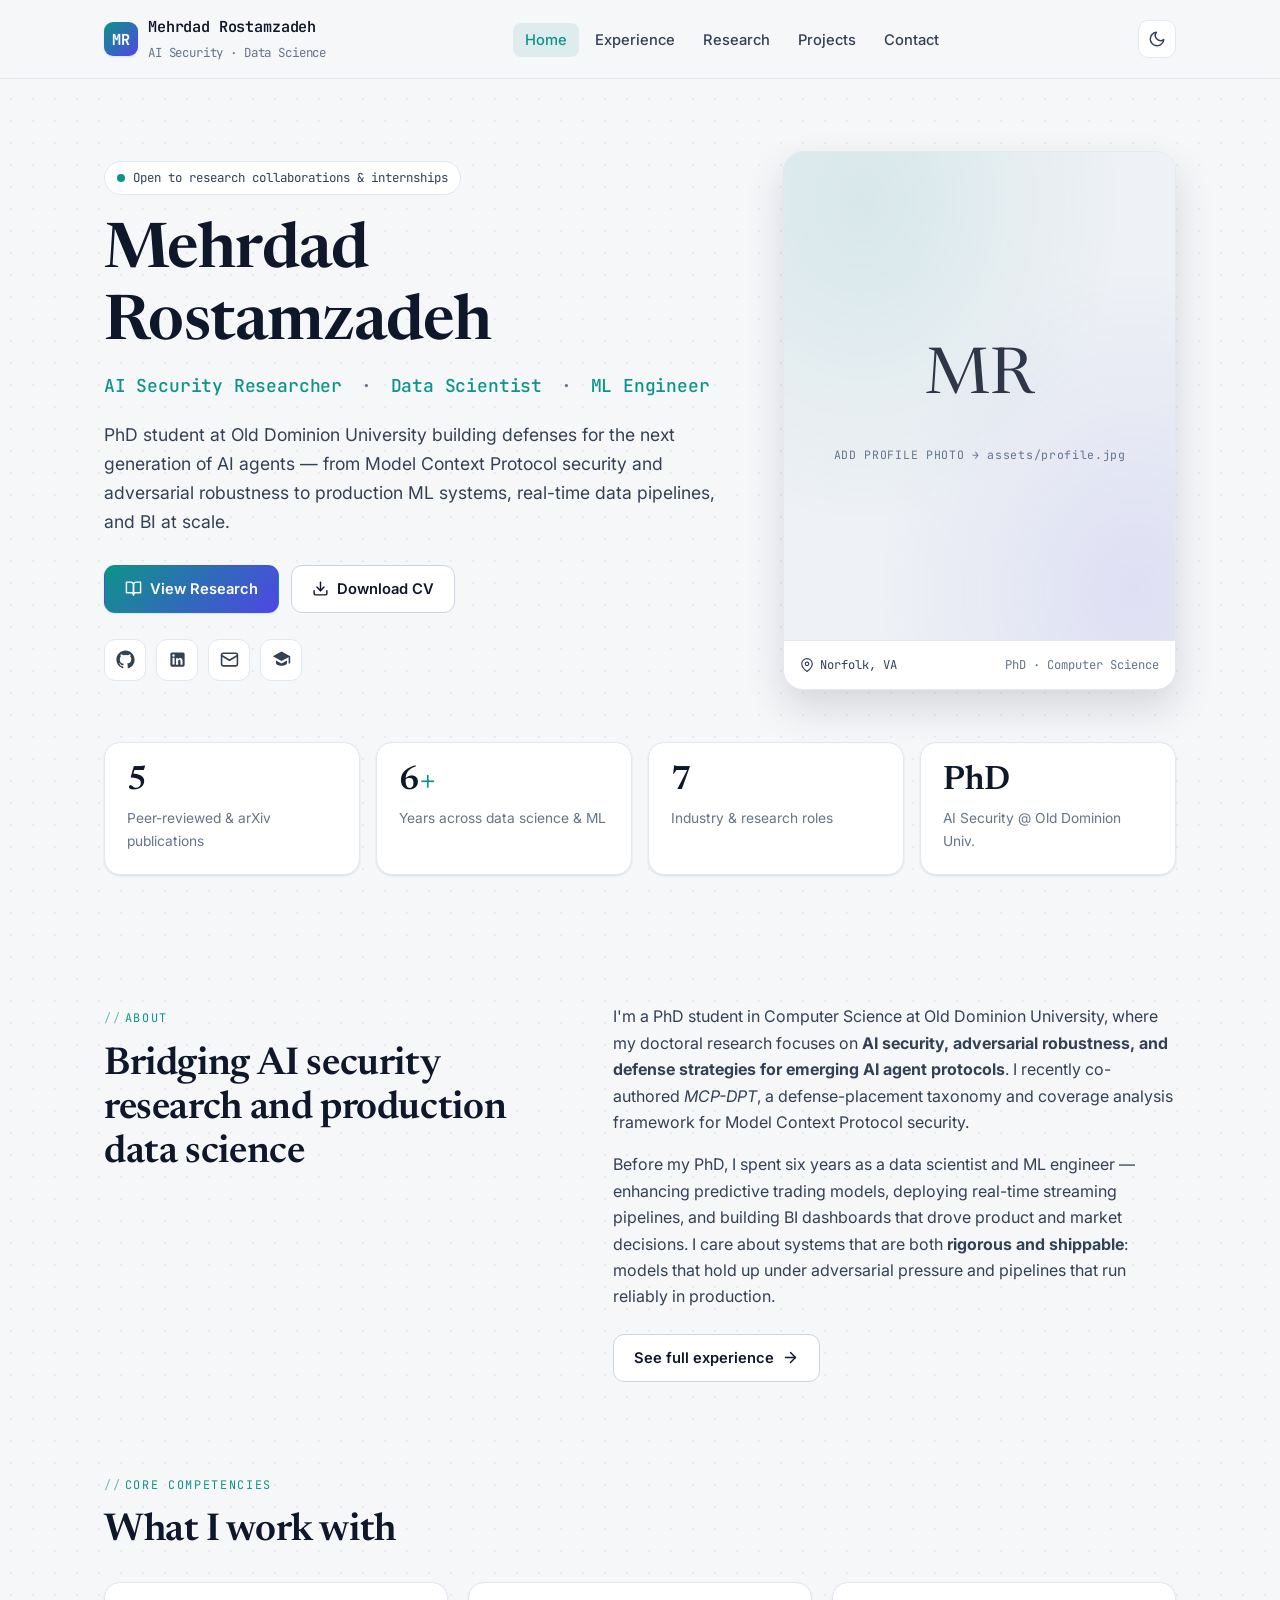
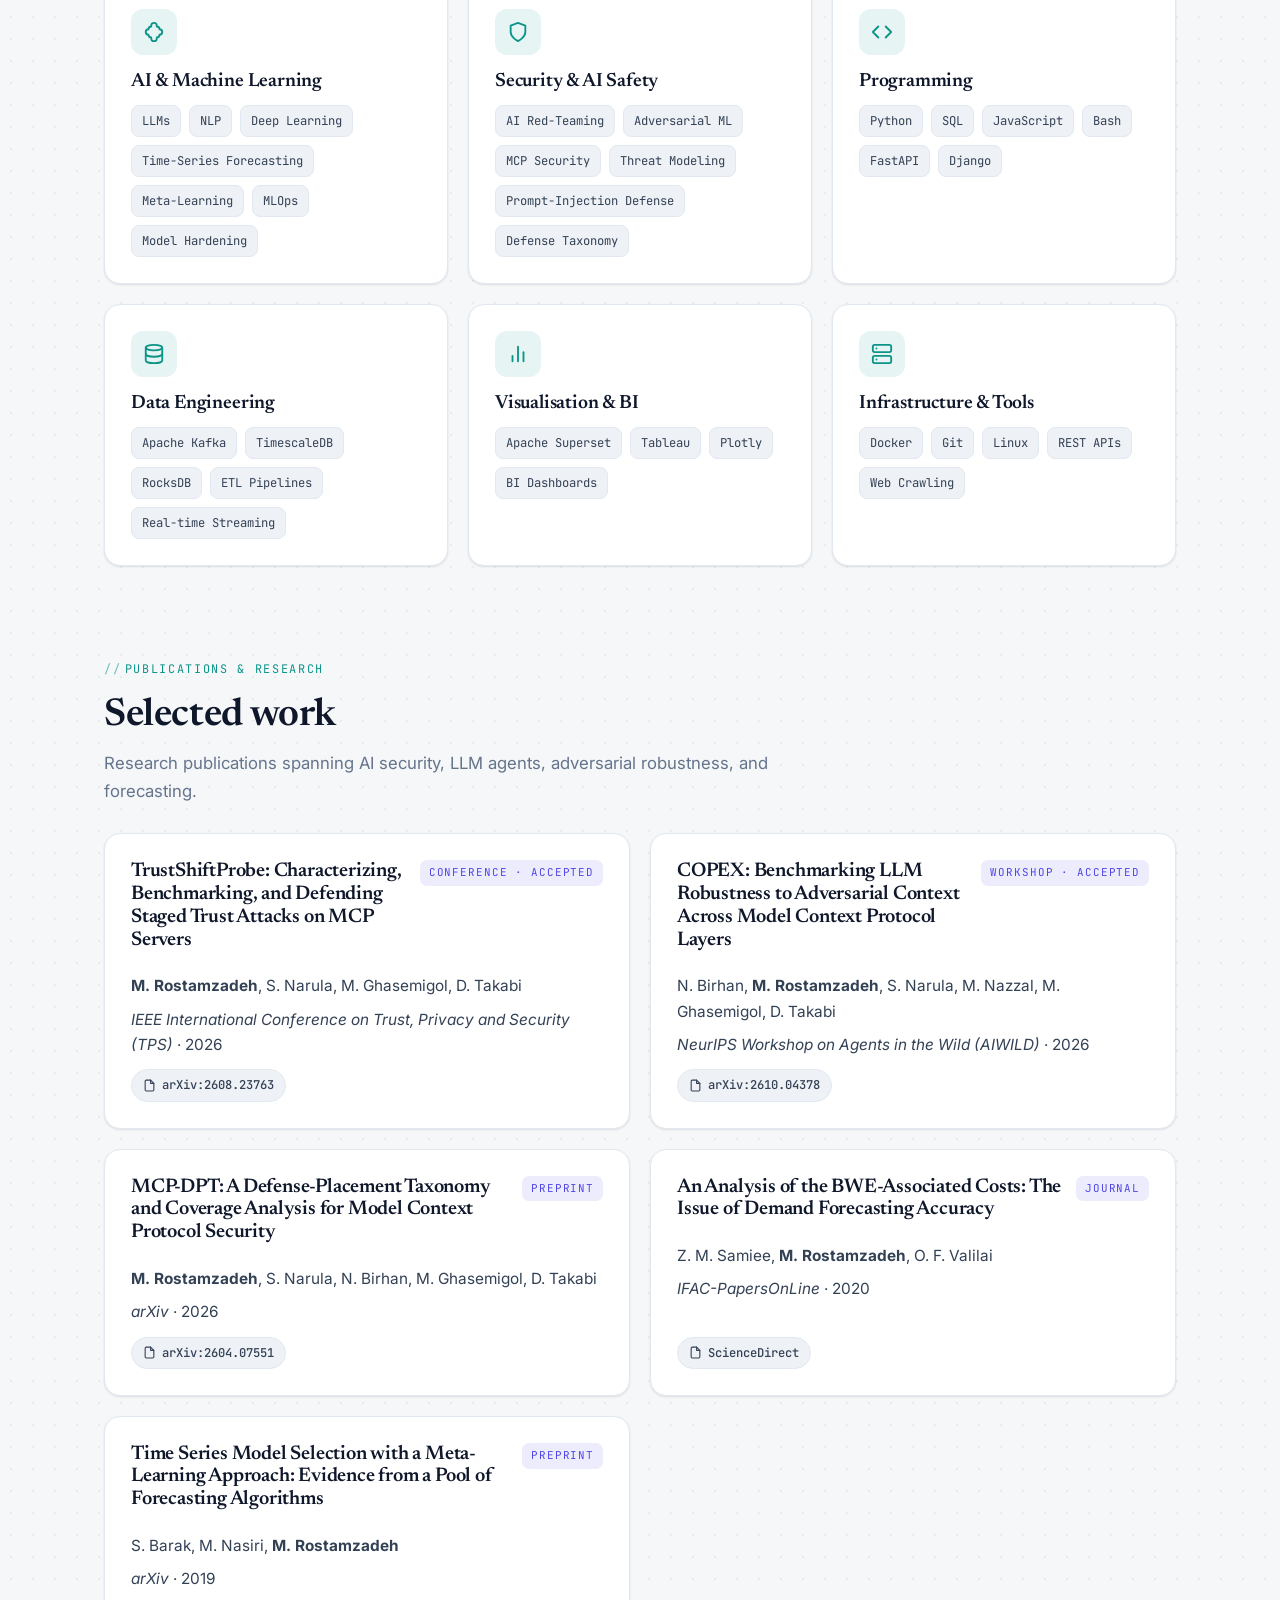
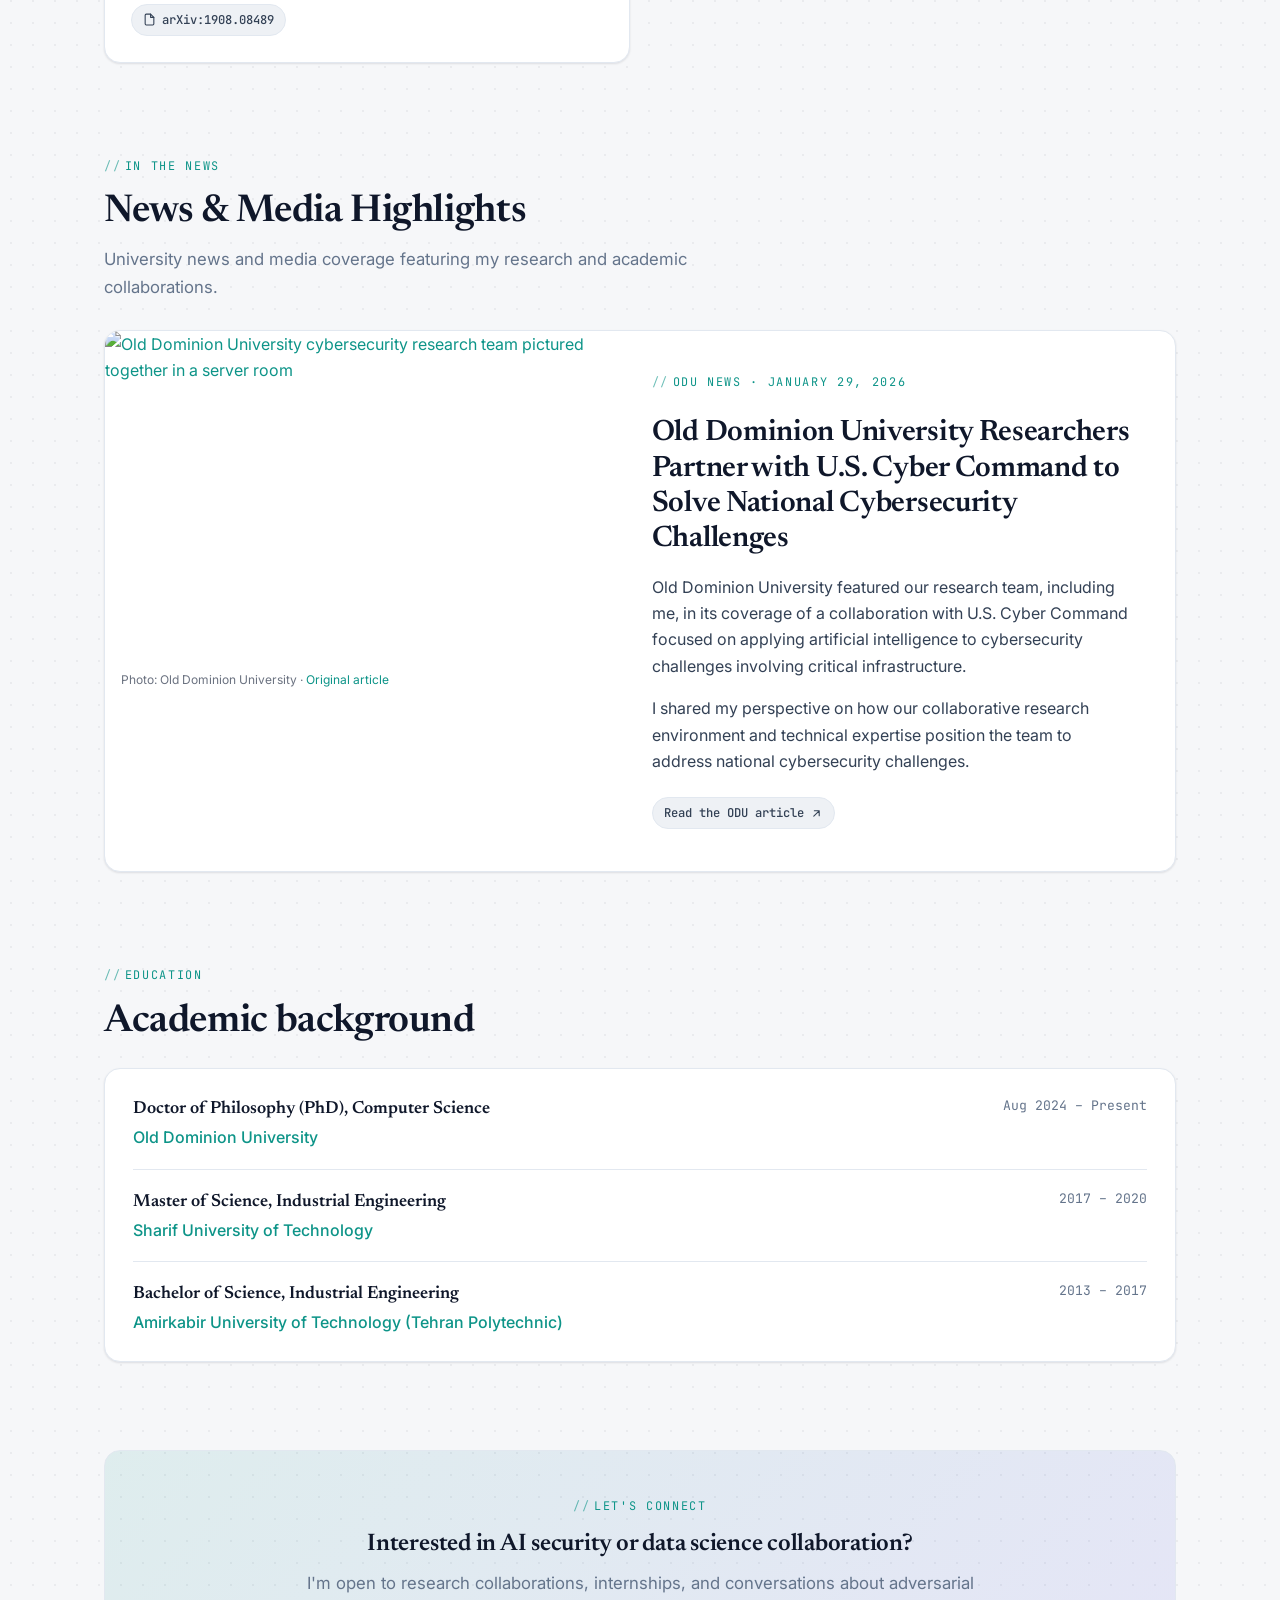
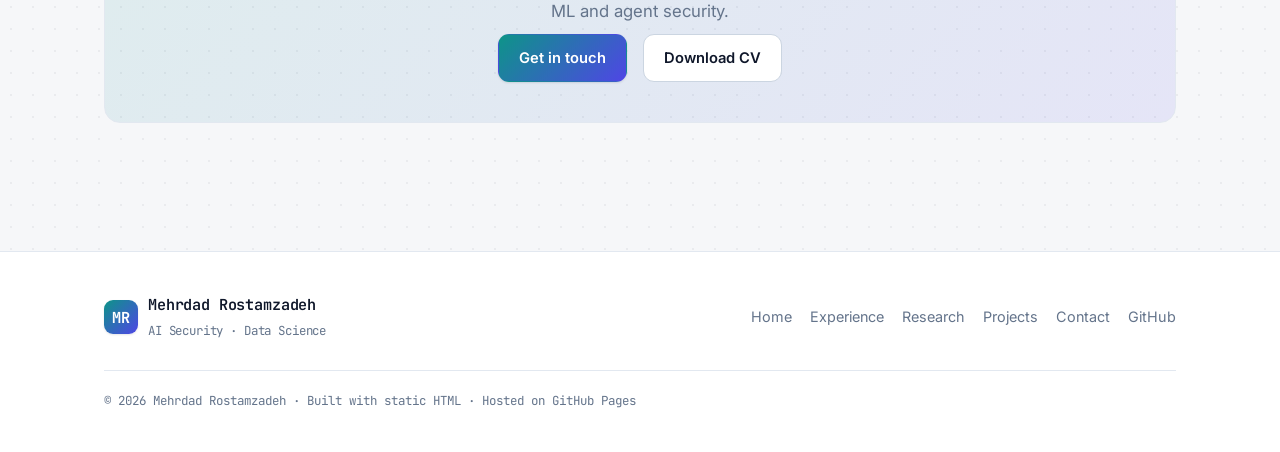
==== commit e6bde69b: "Update index.html" ====
--- a/index.html
+++ b/index.html
@@ -14,6 +14,21 @@
   <link rel="preconnect" href="https://fonts.gstatic.com" crossorigin />
   <link href="https://fonts.googleapis.com/css2?family=Newsreader:opsz,wght@6..72,400;6..72,500;6..72,600;6..72,700&family=Inter:wght@400;500;600;700&family=JetBrains+Mono:wght@400;500;600&display=swap" rel="stylesheet" />
   <link rel="stylesheet" href="assets/styles.css" />
+  <!-- Scoped styles for the homepage media highlight. -->
+  <style>
+    .media-feature { display: grid; grid-template-columns: minmax(0, 1fr) minmax(0, 1.12fr); gap: 0; padding: 0; overflow: hidden; }
+    .media-feature-image { display: flex; flex-direction: column; margin: 0; min-width: 0; }
+    .media-feature-image img { display: block; width: 100%; height: 100%; min-height: 330px; object-fit: cover; }
+    .media-feature-image figcaption { padding: 9px 16px; font-size: 0.75rem; color: var(--text-muted, #6b7280); }
+    .media-feature-copy { padding: clamp(24px, 4vw, 42px); display: flex; flex-direction: column; justify-content: center; }
+    .media-feature-copy h3 { margin: 10px 0 16px; font-size: clamp(1.45rem, 2.3vw, 2.05rem); line-height: 1.2; }
+    .media-feature-copy p { margin: 0 0 16px; }
+    .media-feature-copy .proj-links { margin-top: 7px; }
+    @media (max-width: 760px) {
+      .media-feature { grid-template-columns: 1fr; }
+      .media-feature-image img { min-height: 0; aspect-ratio: 16 / 10; }
+    }
+  </style>
 </head>
 <body>
 
@@ -289,6 +304,40 @@
     </div>
   </section>
 
+  <!-- ===== NEWS & MEDIA HIGHLIGHTS ===== -->
+  <section class="section" id="news-media" style="padding-top: 0;">
+    <div class="container">
+      <div class="reveal">
+        <span class="eyebrow">In the news</span>
+        <h2 class="section-title">News &amp; Media Highlights</h2>
+        <p class="section-lead">University news and media coverage featuring my research and academic collaborations.</p>
+      </div>
+
+      <article class="card media-feature reveal" style="margin-top: 28px;">
+        <figure class="media-feature-image">
+          <a href="https://www.odu.edu/article/old-dominion-university-researchers-partner-us-cyber-command-to-solve-national" target="_blank" rel="noopener noreferrer" aria-label="Read the Old Dominion University news article">
+            <img src="https://www.odu.edu/sites/default/files/images/2026-cybersecurity-team-24.jpg"
+                 alt="Old Dominion University cybersecurity research team pictured together in a server room"
+                 loading="lazy" decoding="async" />
+          </a>
+          <figcaption>Photo: Old Dominion University · <a href="https://www.odu.edu/article/old-dominion-university-researchers-partner-us-cyber-command-to-solve-national" target="_blank" rel="noopener noreferrer">Original article</a></figcaption>
+        </figure>
+        <div class="media-feature-copy">
+          <span class="eyebrow">ODU News · January 29, 2026</span>
+          <h3>Old Dominion University Researchers Partner with U.S. Cyber Command to Solve National Cybersecurity Challenges</h3>
+          <p>Old Dominion University featured our research team, including me, in its coverage of a collaboration with U.S. Cyber Command focused on applying artificial intelligence to cybersecurity challenges involving critical infrastructure.</p>
+          <p>I shared my perspective on how our collaborative research environment and technical expertise position the team to address national cybersecurity challenges.</p>
+          <div class="proj-links">
+            <a class="pill" href="https://www.odu.edu/article/old-dominion-university-researchers-partner-us-cyber-command-to-solve-national" target="_blank" rel="noopener noreferrer">
+              Read the ODU article
+              <svg viewBox="0 0 24 24" width="17" height="17" fill="none" stroke="currentColor" stroke-width="2" stroke-linecap="round" stroke-linejoin="round" aria-hidden="true"><path d="M7 17 17 7M8 7h9v9" /></svg>
+            </a>
+          </div>
+        </div>
+      </article>
+    </div>
+  </section>
+
   <!-- ===== EDUCATION SNAPSHOT ===== -->
   <section class="section" style="padding-top: 0;">
     <div class="container">
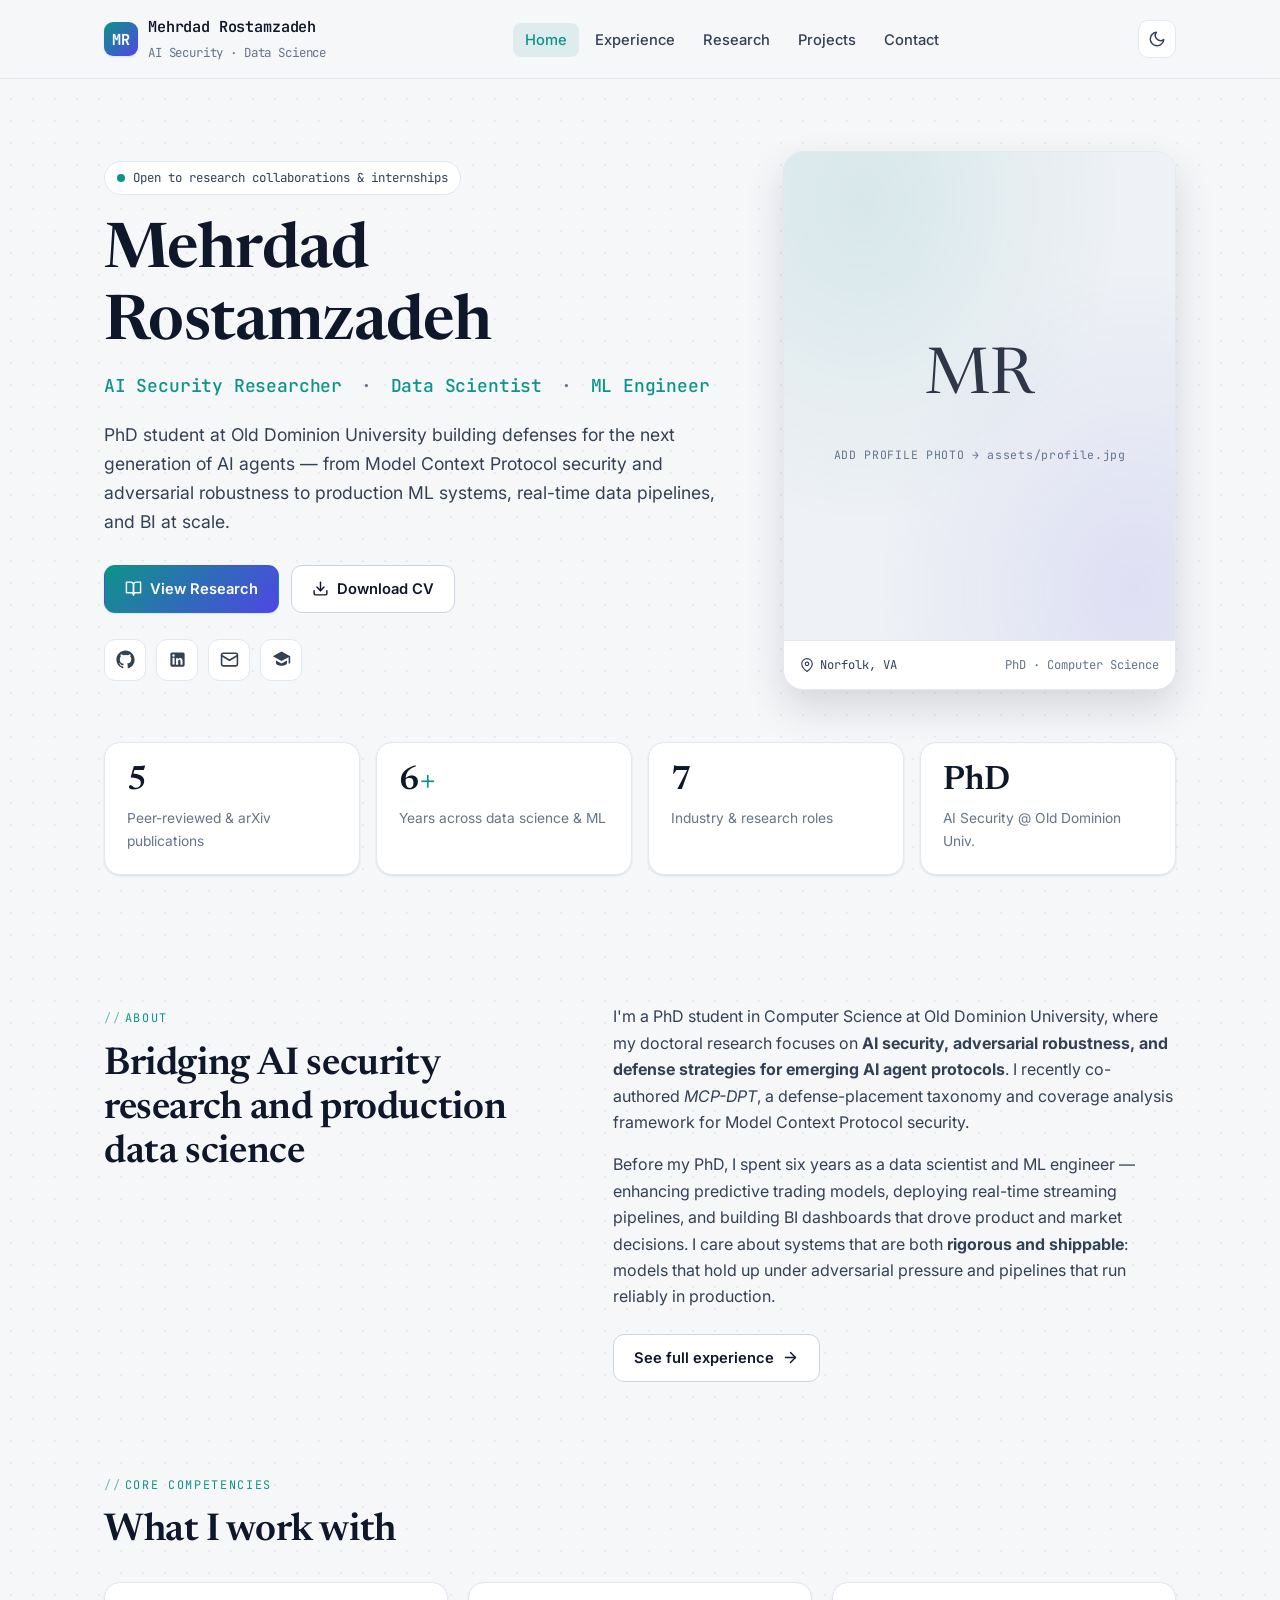
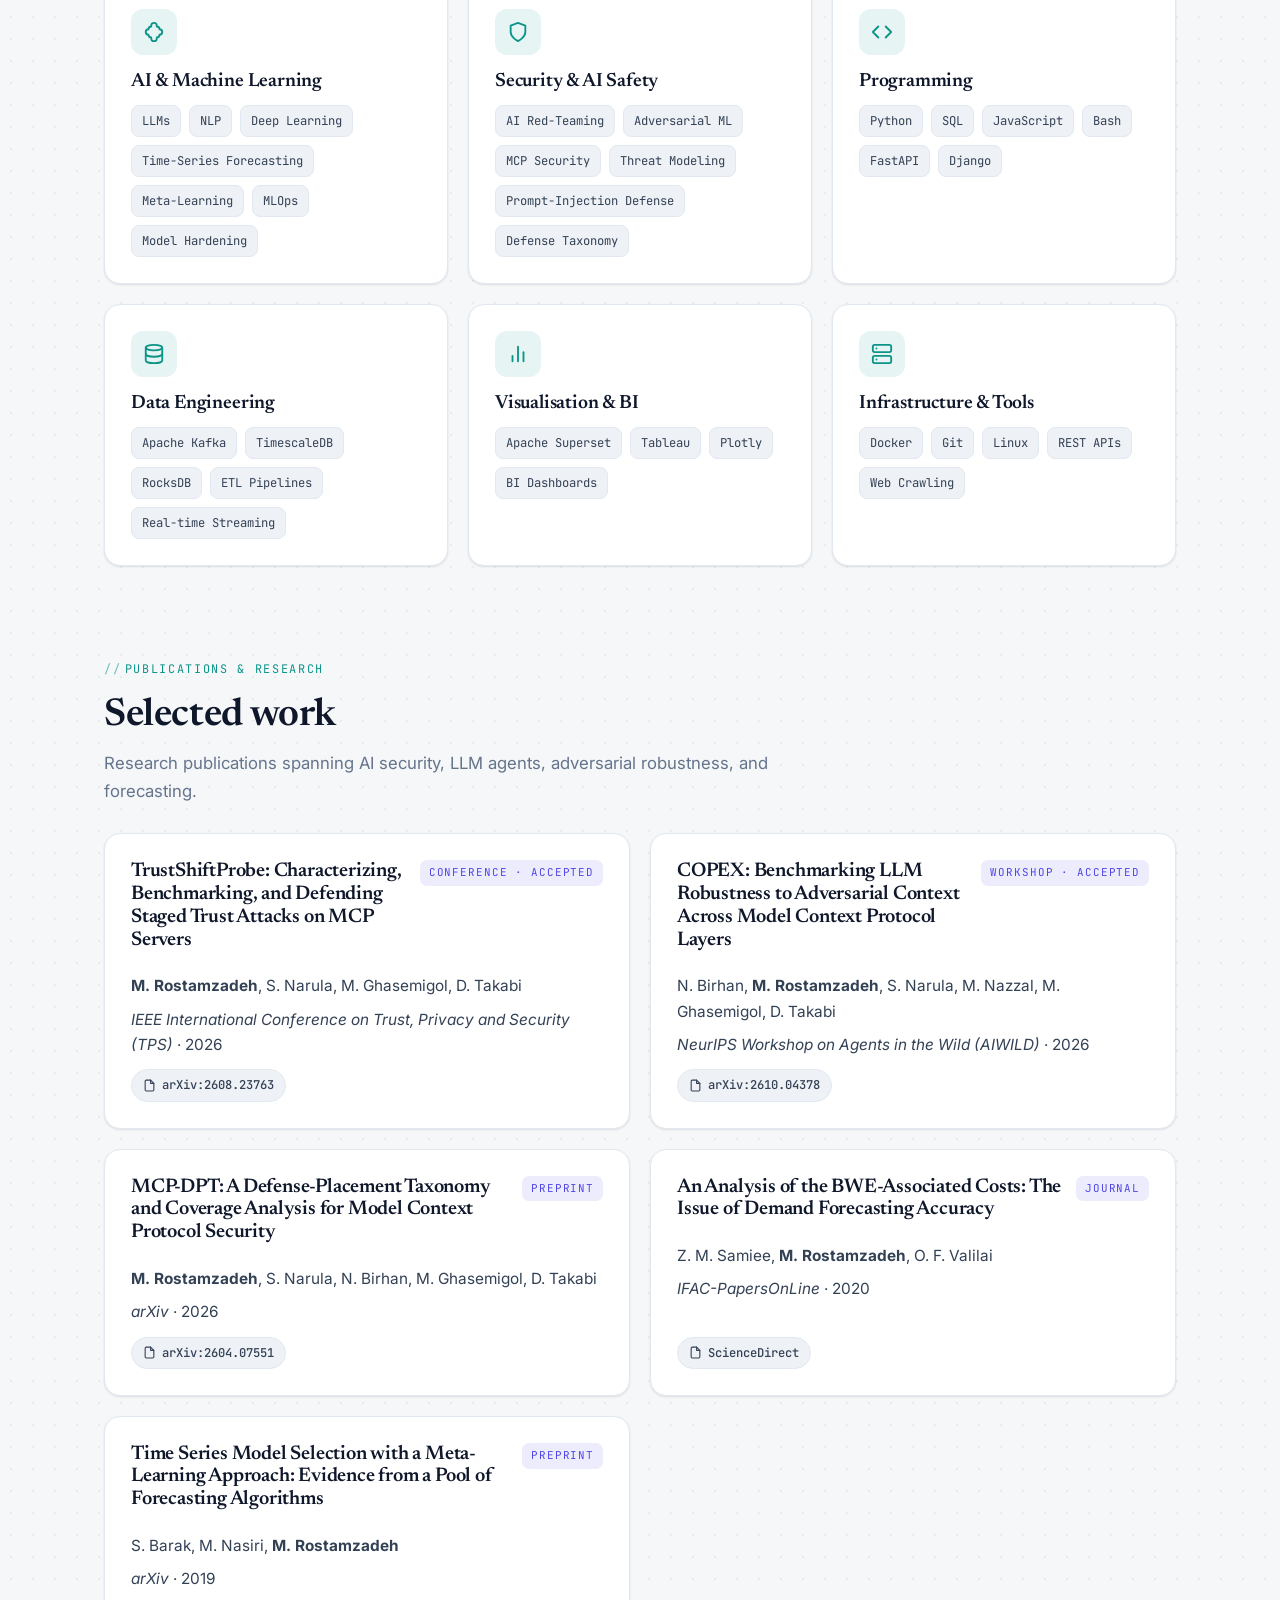
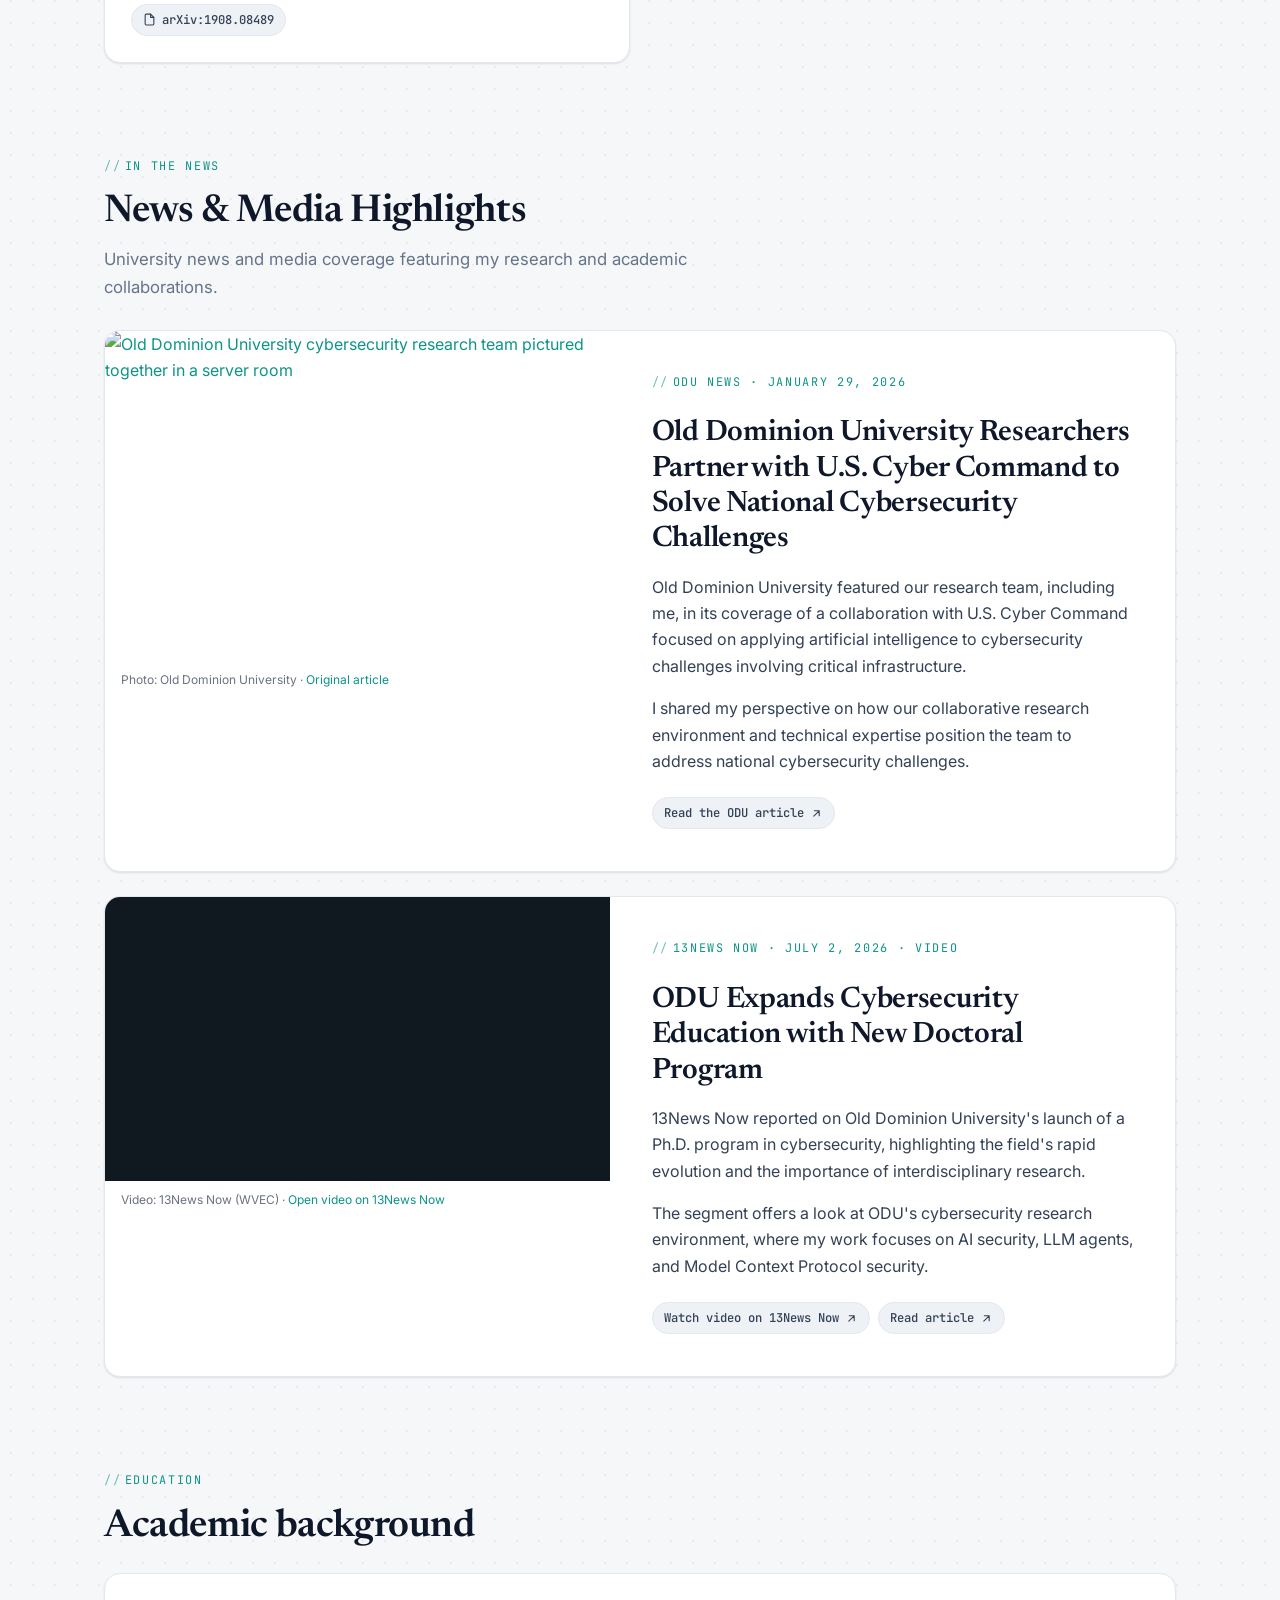
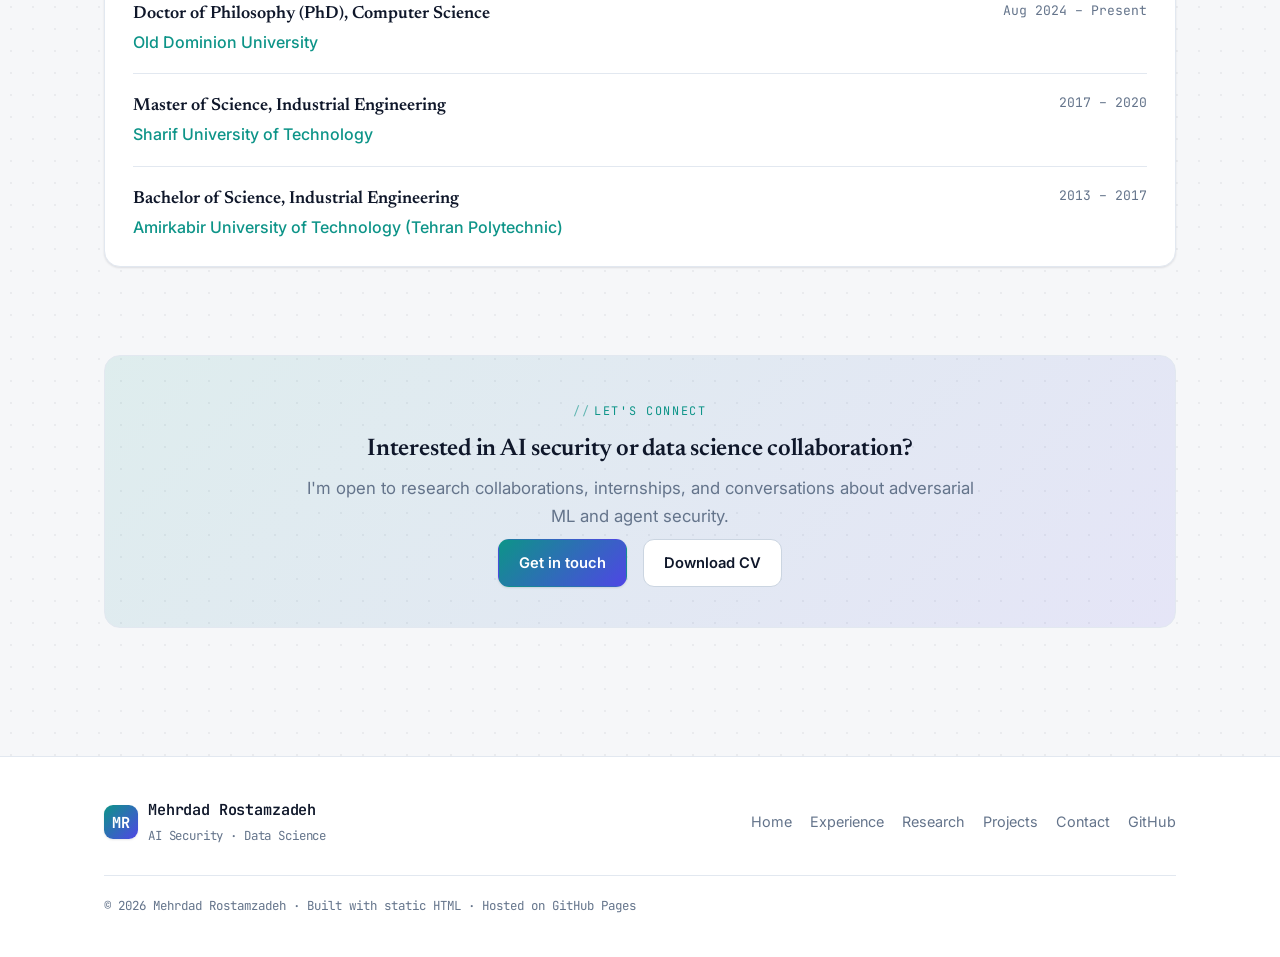
==== commit 505defd6: "Add publisher-hosted video for ODU cybersecurity program Added a publisher-hosted video section for " ====
--- a/index.html
+++ b/index.html
@@ -24,6 +24,11 @@
     .media-feature-copy h3 { margin: 10px 0 16px; font-size: clamp(1.45rem, 2.3vw, 2.05rem); line-height: 1.2; }
     .media-feature-copy p { margin: 0 0 16px; }
     .media-feature-copy .proj-links { margin-top: 7px; }
+    /* Responsive, publisher-hosted video in the media highlights section. */
+    .media-feature-video { display: flex; flex-direction: column; margin: 0; min-width: 0; }
+    .media-video-frame { position: relative; width: 100%; aspect-ratio: 16 / 9; background: #101820; overflow: hidden; }
+    .media-video-frame iframe { display: block; position: absolute; inset: 0; width: 100%; height: 100%; border: 0; }
+    .media-feature-video figcaption { padding: 9px 16px; font-size: 0.75rem; color: var(--text-muted, #6b7280); }
     @media (max-width: 760px) {
       .media-feature { grid-template-columns: 1fr; }
       .media-feature-image img { min-height: 0; aspect-ratio: 16 / 10; }
@@ -335,6 +340,37 @@
           </div>
         </div>
       </article>
+
+      <!-- 13News Now video story — publisher-hosted video player -->
+      <article class="card media-feature reveal" style="margin-top: 24px;">
+        <figure class="media-feature-video">
+          <div class="media-video-frame">
+            <iframe src="https://media.13newsnow.com/embeds/video/responsive/291-b033ad97-2fa3-4d2e-b58b-5cdc7d27a6f3/iframe"
+                    title="13News Now: Old Dominion University to offer cybersecurity doctorate program"
+                    loading="lazy"
+                    referrerpolicy="strict-origin-when-cross-origin"
+                    allow="autoplay; encrypted-media; fullscreen; picture-in-picture"
+                    allowfullscreen></iframe>
+          </div>
+          <figcaption>Video: 13News Now (WVEC) · <a href="https://www.13newsnow.com/video/news/local/mycity/norfolk/old-dominion-university-cybersecurity-doctorate-program/291-b033ad97-2fa3-4d2e-b58b-5cdc7d27a6f3" target="_blank" rel="noopener noreferrer">Open video on 13News Now</a></figcaption>
+        </figure>
+        <div class="media-feature-copy">
+          <span class="eyebrow">13News Now · July 2, 2026 · Video</span>
+          <h3>ODU Expands Cybersecurity Education with New Doctoral Program</h3>
+          <p>13News Now reported on Old Dominion University's launch of a Ph.D. program in cybersecurity, highlighting the field's rapid evolution and the importance of interdisciplinary research.</p>
+          <p>The segment offers a look at ODU's cybersecurity research environment, where my work focuses on AI security, LLM agents, and Model Context Protocol security.</p>
+          <div class="proj-links">
+            <a class="pill" href="https://www.13newsnow.com/video/news/local/mycity/norfolk/old-dominion-university-cybersecurity-doctorate-program/291-b033ad97-2fa3-4d2e-b58b-5cdc7d27a6f3" target="_blank" rel="noopener noreferrer">
+              Watch video on 13News Now
+              <svg viewBox="0 0 24 24" width="17" height="17" fill="none" stroke="currentColor" stroke-width="2" stroke-linecap="round" stroke-linejoin="round" aria-hidden="true"><path d="M7 17 17 7M8 7h9v9" /></svg>
+            </a>
+            <a class="pill" href="https://www.13newsnow.com/article/news/local/mycity/norfolk/old-dominion-university-odu-cybersecurity-phd-norfolk-virginia/291-3aec1079-be70-42bd-8a8b-87429848da0f" target="_blank" rel="noopener noreferrer">
+              Read article
+              <svg viewBox="0 0 24 24" width="17" height="17" fill="none" stroke="currentColor" stroke-width="2" stroke-linecap="round" stroke-linejoin="round" aria-hidden="true"><path d="M7 17 17 7M8 7h9v9" /></svg>
+            </a>
+          </div>
+        </div>
+      </article>
     </div>
   </section>
 
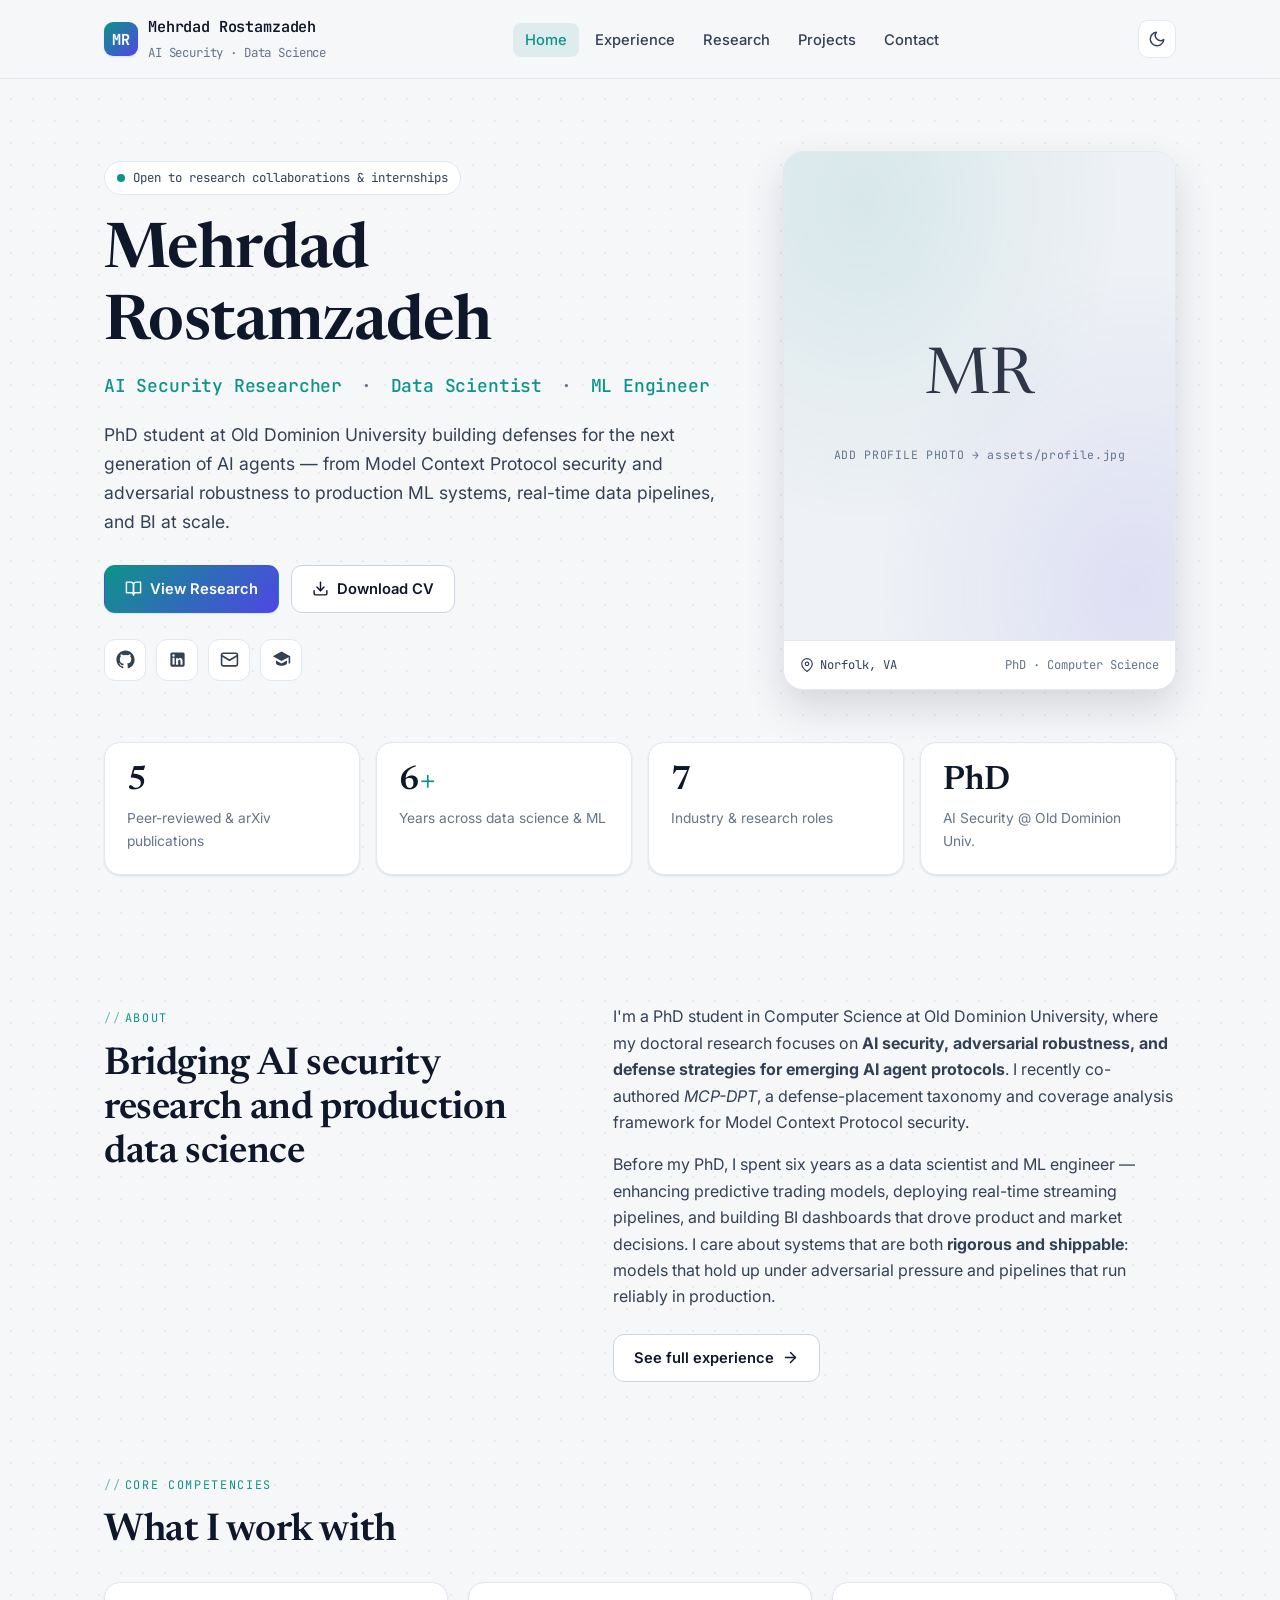
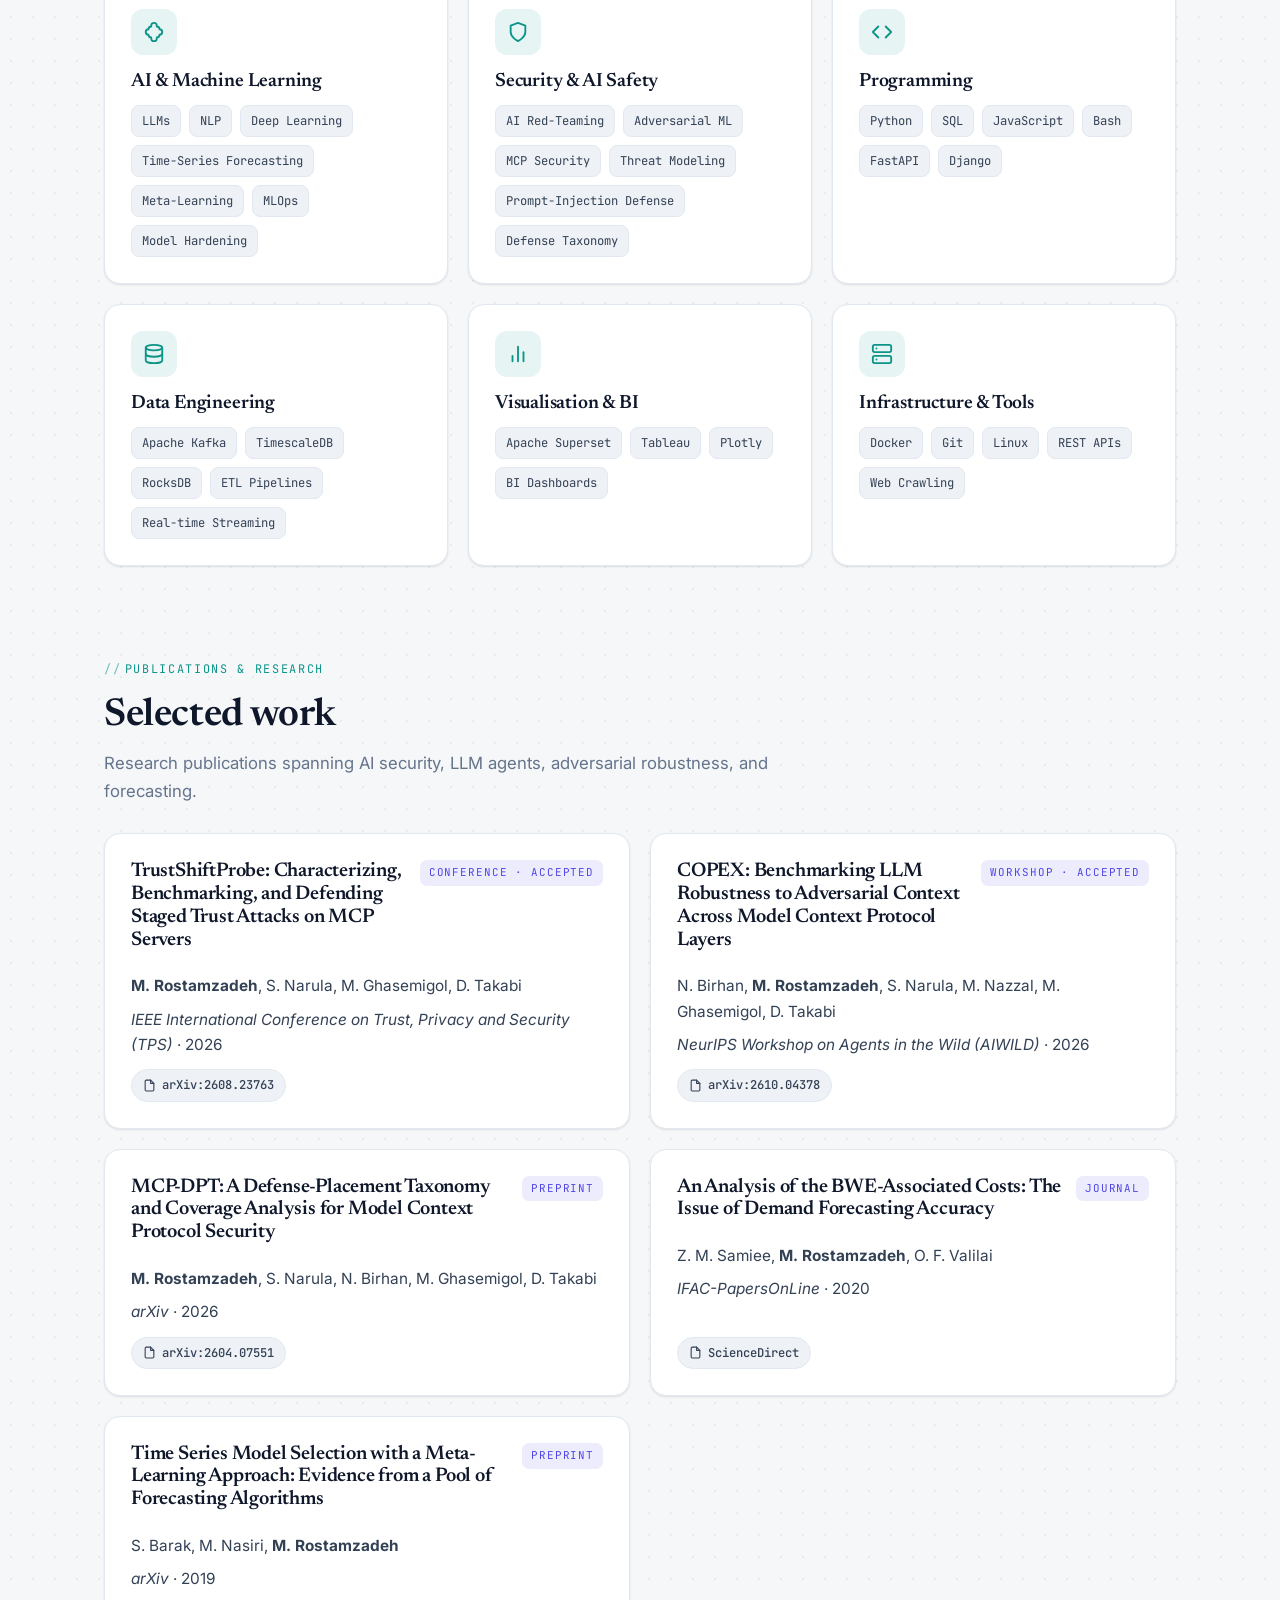
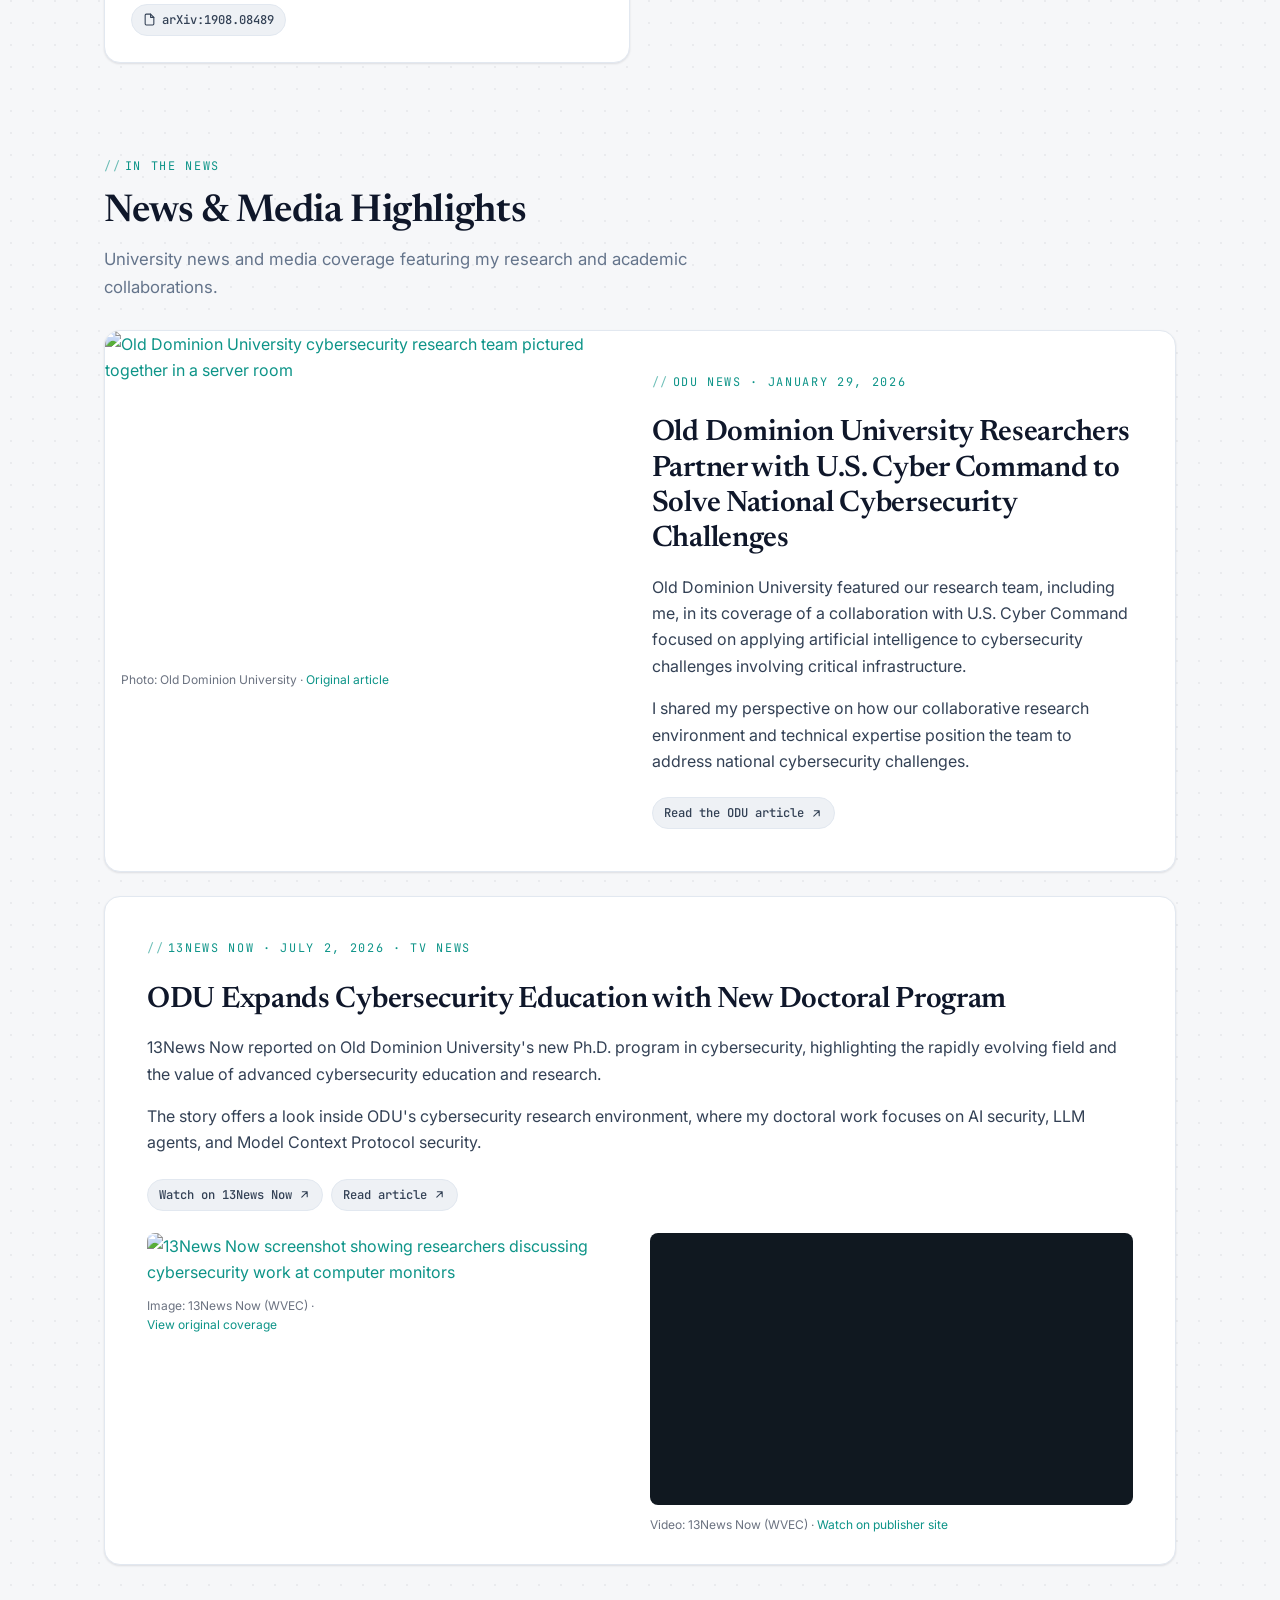
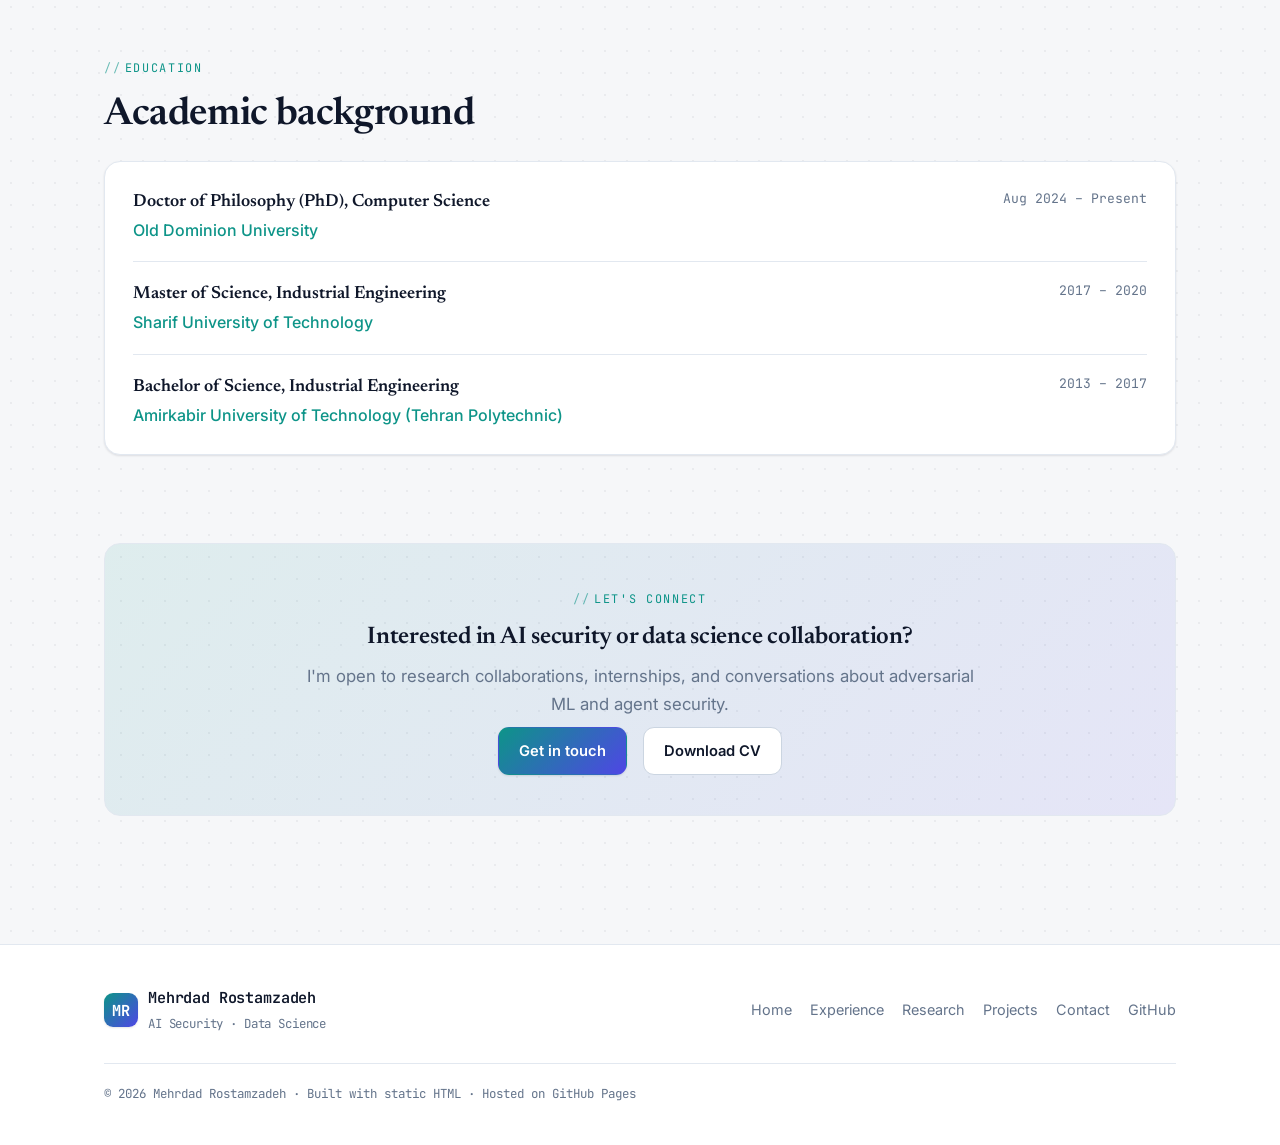
==== commit 3f929b16: "Update media features and links in index.html Updated the Google Scholar link and modified text for " ====
--- a/index.html
+++ b/index.html
@@ -29,6 +29,18 @@
     .media-video-frame { position: relative; width: 100%; aspect-ratio: 16 / 9; background: #101820; overflow: hidden; }
     .media-video-frame iframe { display: block; position: absolute; inset: 0; width: 100%; height: 100%; border: 0; }
     .media-feature-video figcaption { padding: 9px 16px; font-size: 0.75rem; color: var(--text-muted, #6b7280); }
+    /* The 13News feature shows the supplied story image and embedded video together. */
+    .media-feature--video-story { display: flex; flex-direction: column; }
+    .media-feature--video-story .media-feature-copy { padding-bottom: 22px; }
+    .media-story-media { display: grid; grid-template-columns: repeat(2, minmax(0, 1fr)); gap: 20px; padding: 0 clamp(24px, 4vw, 42px) 30px; align-items: start; }
+    .media-story-image { margin: 0; min-width: 0; }
+    .media-story-image a { display: block; }
+    .media-story-image img { display: block; width: 100%; height: auto; border-radius: 8px; }
+    .media-story-image figcaption, .media-story-media .media-feature-video figcaption { padding: 10px 0 0; font-size: 0.75rem; color: var(--text-muted, #6b7280); }
+    .media-story-media .media-video-frame { border-radius: 8px; }
+    @media (max-width: 760px) {
+      .media-story-media { grid-template-columns: 1fr; gap: 24px; }
+    }
     @media (max-width: 760px) {
       .media-feature { grid-template-columns: 1fr; }
       .media-feature-image img { min-height: 0; aspect-ratio: 16 / 10; }
@@ -341,34 +353,42 @@
         </div>
       </article>
 
-      <!-- 13News Now video story — publisher-hosted video player -->
-      <article class="card media-feature reveal" style="margin-top: 24px;">
-        <figure class="media-feature-video">
-          <div class="media-video-frame">
-            <iframe src="https://media.13newsnow.com/embeds/video/responsive/291-b033ad97-2fa3-4d2e-b58b-5cdc7d27a6f3/iframe"
-                    title="13News Now: Old Dominion University to offer cybersecurity doctorate program"
-                    loading="lazy"
-                    referrerpolicy="strict-origin-when-cross-origin"
-                    allow="autoplay; encrypted-media; fullscreen; picture-in-picture"
-                    allowfullscreen></iframe>
-          </div>
-          <figcaption>Video: 13News Now (WVEC) · <a href="https://www.13newsnow.com/video/news/local/mycity/norfolk/old-dominion-university-cybersecurity-doctorate-program/291-b033ad97-2fa3-4d2e-b58b-5cdc7d27a6f3" target="_blank" rel="noopener noreferrer">Open video on 13News Now</a></figcaption>
-        </figure>
+      <!-- 13News Now coverage — screenshot and publisher-hosted video side by side -->
+      <article class="card media-feature media-feature--video-story reveal" style="margin-top: 24px;">
         <div class="media-feature-copy">
-          <span class="eyebrow">13News Now · July 2, 2026 · Video</span>
+          <span class="eyebrow">13News Now · July 2, 2026 · TV News</span>
           <h3>ODU Expands Cybersecurity Education with New Doctoral Program</h3>
-          <p>13News Now reported on Old Dominion University's launch of a Ph.D. program in cybersecurity, highlighting the field's rapid evolution and the importance of interdisciplinary research.</p>
-          <p>The segment offers a look at ODU's cybersecurity research environment, where my work focuses on AI security, LLM agents, and Model Context Protocol security.</p>
-          <div class="proj-links">
-            <a class="pill" href="https://www.13newsnow.com/video/news/local/mycity/norfolk/old-dominion-university-cybersecurity-doctorate-program/291-b033ad97-2fa3-4d2e-b58b-5cdc7d27a6f3" target="_blank" rel="noopener noreferrer">
-              Watch video on 13News Now
+          <p>13News Now reported on Old Dominion University's new Ph.D. program in cybersecurity, highlighting the rapidly evolving field and the value of advanced cybersecurity education and research.</p>
+          <p>The story offers a look inside ODU's cybersecurity research environment, where my doctoral work focuses on AI security, LLM agents, and Model Context Protocol security.</p>
+          <div class="proj-links">
+            <a class="pill" href="https://www.13newsnow.com/video/news/local/mycity/norfolk/old-dominion-university-cybersecurity-doctorate-program/291-b033ad97-2fa3-4d2e-b58b-5cdc7d27a6f3" target="_blank" rel="noopener noreferrer">Watch on 13News Now
               <svg viewBox="0 0 24 24" width="17" height="17" fill="none" stroke="currentColor" stroke-width="2" stroke-linecap="round" stroke-linejoin="round" aria-hidden="true"><path d="M7 17 17 7M8 7h9v9" /></svg>
             </a>
-            <a class="pill" href="https://www.13newsnow.com/article/news/local/mycity/norfolk/old-dominion-university-odu-cybersecurity-phd-norfolk-virginia/291-3aec1079-be70-42bd-8a8b-87429848da0f" target="_blank" rel="noopener noreferrer">
-              Read article
+            <a class="pill" href="https://www.13newsnow.com/article/news/local/mycity/norfolk/old-dominion-university-odu-cybersecurity-phd-norfolk-virginia/291-3aec1079-be70-42bd-8a8b-87429848da0f" target="_blank" rel="noopener noreferrer">Read article
               <svg viewBox="0 0 24 24" width="17" height="17" fill="none" stroke="currentColor" stroke-width="2" stroke-linecap="round" stroke-linejoin="round" aria-hidden="true"><path d="M7 17 17 7M8 7h9v9" /></svg>
             </a>
           </div>
+        </div>
+        <div class="media-story-media">
+          <figure class="media-story-image">
+            <a href="https://www.13newsnow.com/video/news/local/mycity/norfolk/old-dominion-university-cybersecurity-doctorate-program/291-b033ad97-2fa3-4d2e-b58b-5cdc7d27a6f3" target="_blank" rel="noopener noreferrer" aria-label="Open the 13News Now coverage shown in this screenshot">
+              <img src="assets/media/13news-odu-cybersecurity-phd.png"
+                   alt="13News Now screenshot showing researchers discussing cybersecurity work at computer monitors"
+                   loading="lazy" decoding="async" />
+            </a>
+            <figcaption>Image: 13News Now (WVEC) · <a href="https://www.13newsnow.com/video/news/local/mycity/norfolk/old-dominion-university-cybersecurity-doctorate-program/291-b033ad97-2fa3-4d2e-b58b-5cdc7d27a6f3" target="_blank" rel="noopener noreferrer">View original coverage</a></figcaption>
+          </figure>
+          <figure class="media-feature-video">
+            <div class="media-video-frame">
+              <iframe src="https://media.13newsnow.com/embeds/video/responsive/291-b033ad97-2fa3-4d2e-b58b-5cdc7d27a6f3/iframe"
+                      title="13News Now video: Old Dominion University cybersecurity Ph.D. program"
+                      loading="lazy"
+                      referrerpolicy="strict-origin-when-cross-origin"
+                      allow="autoplay; encrypted-media; fullscreen; picture-in-picture"
+                      allowfullscreen></iframe>
+            </div>
+            <figcaption>Video: 13News Now (WVEC) · <a href="https://www.13newsnow.com/video/news/local/mycity/norfolk/old-dominion-university-cybersecurity-doctorate-program/291-b033ad97-2fa3-4d2e-b58b-5cdc7d27a6f3" target="_blank" rel="noopener noreferrer">Watch on publisher site</a></figcaption>
+          </figure>
         </div>
       </article>
     </div>
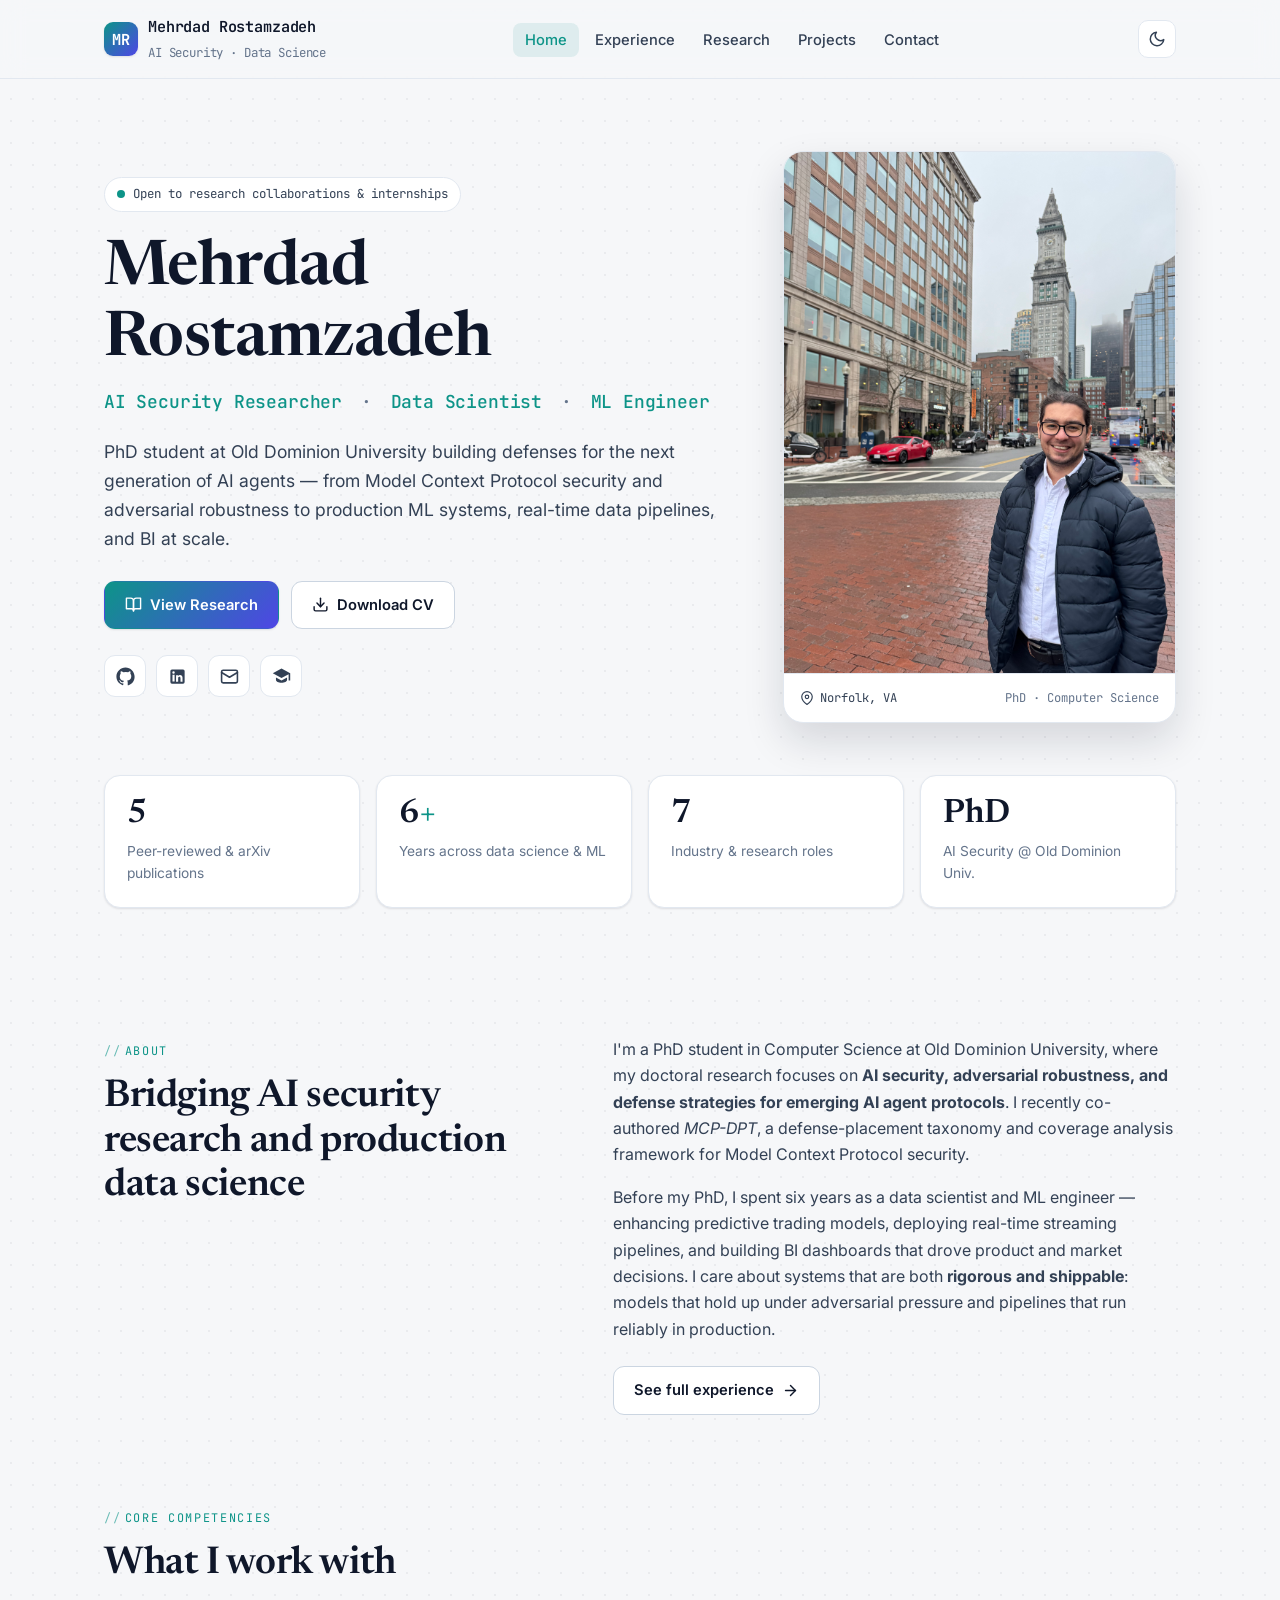
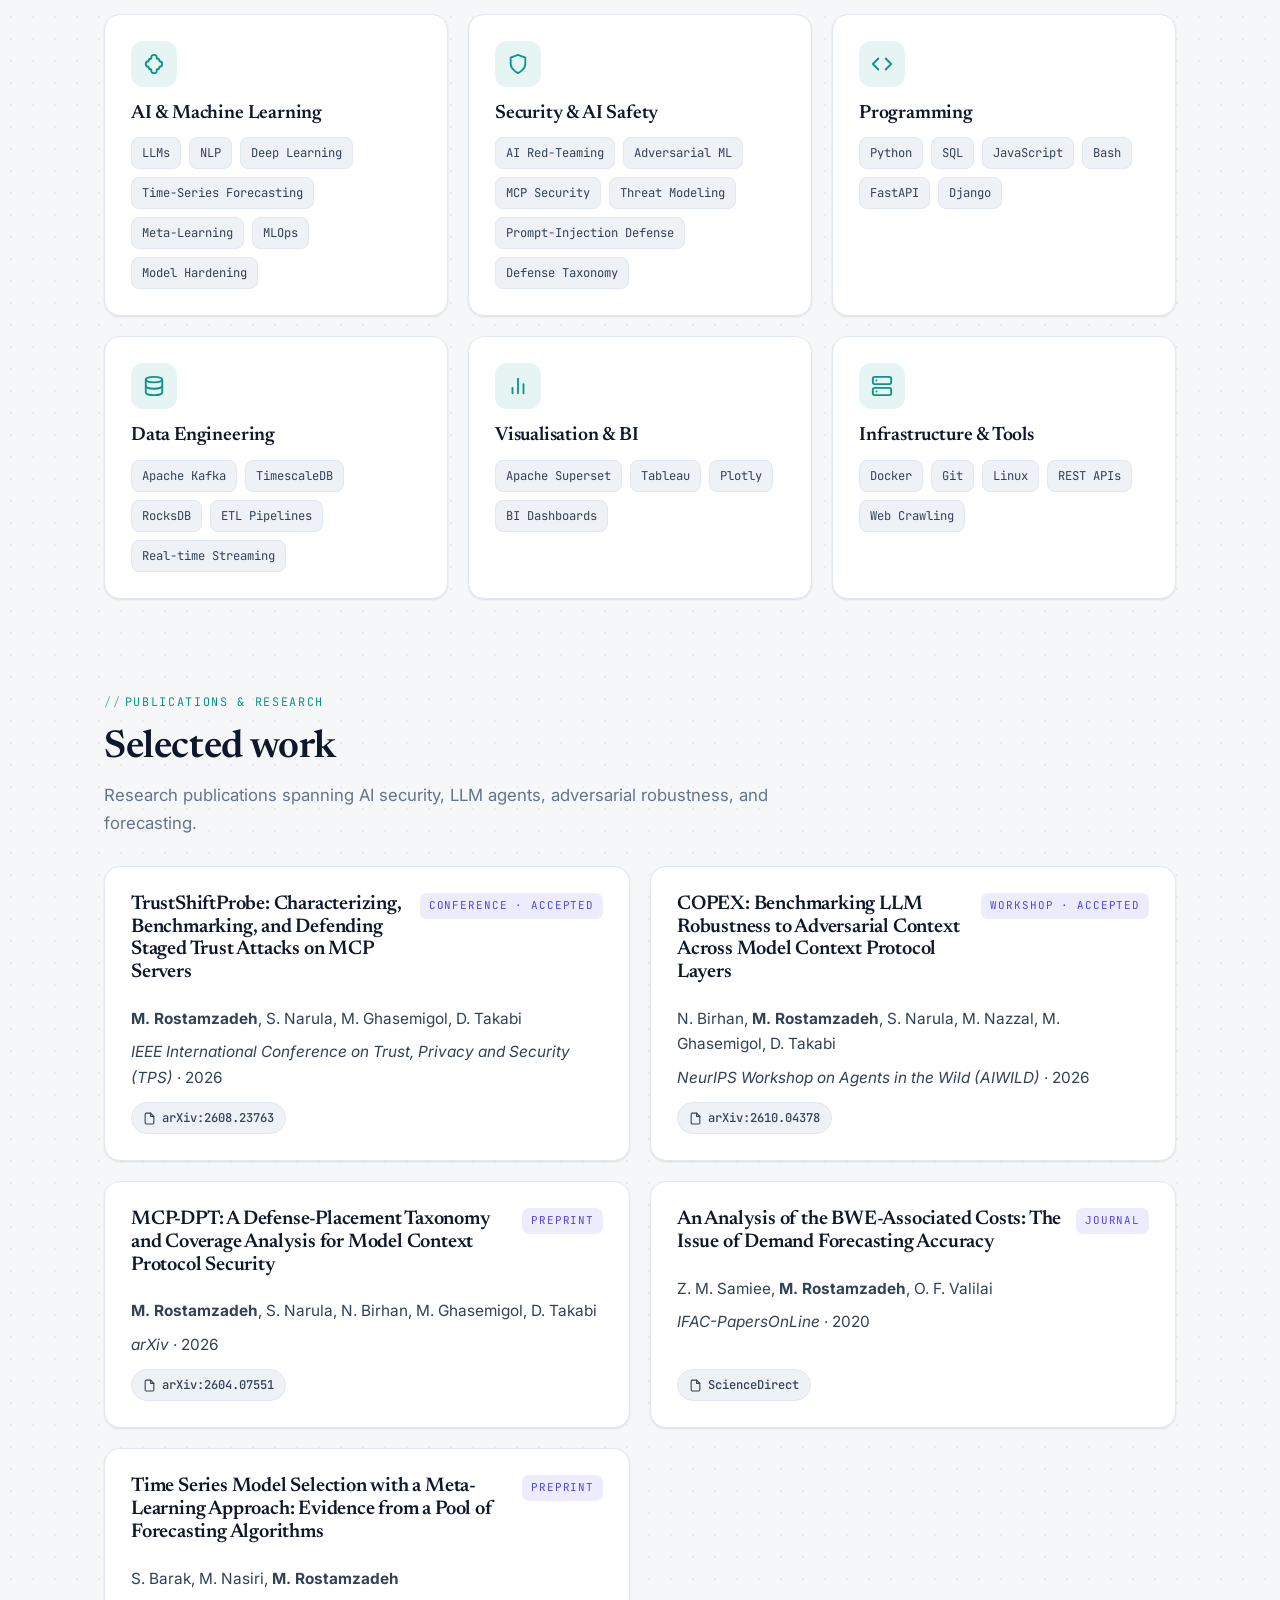
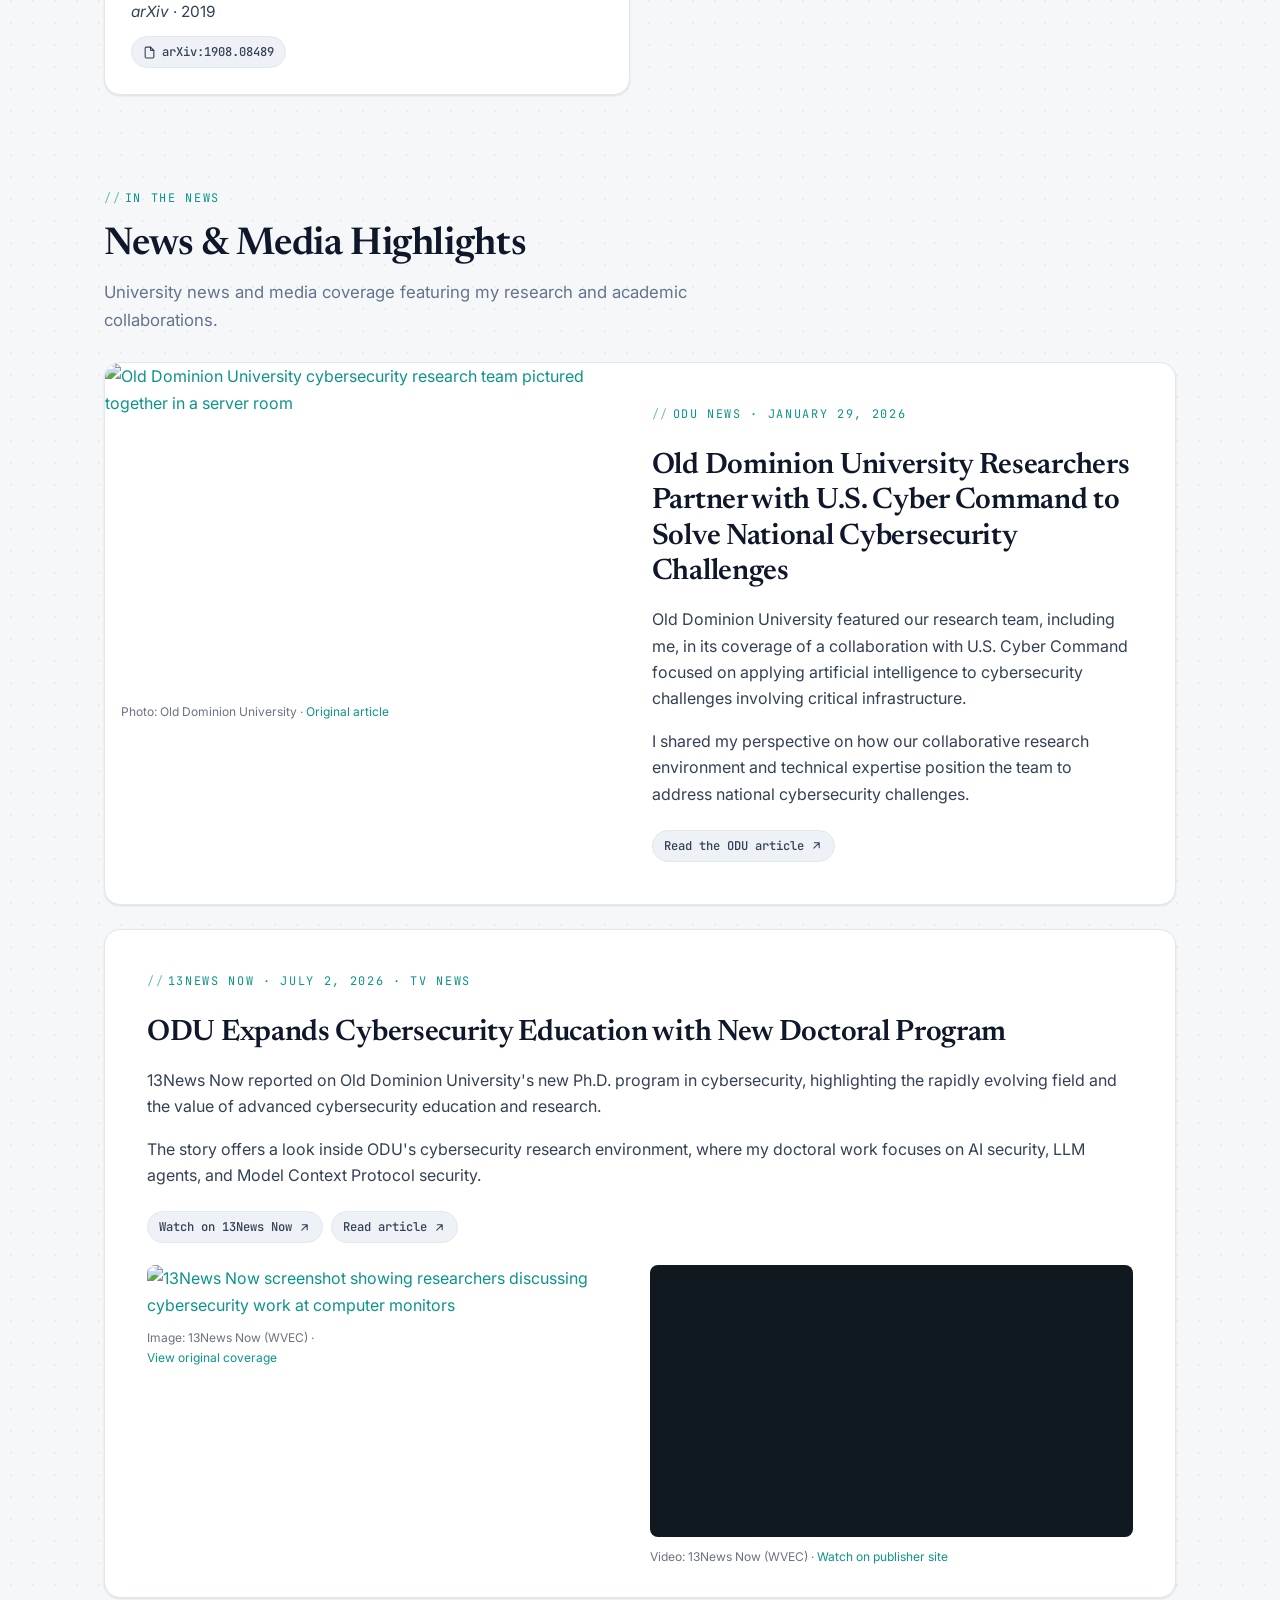
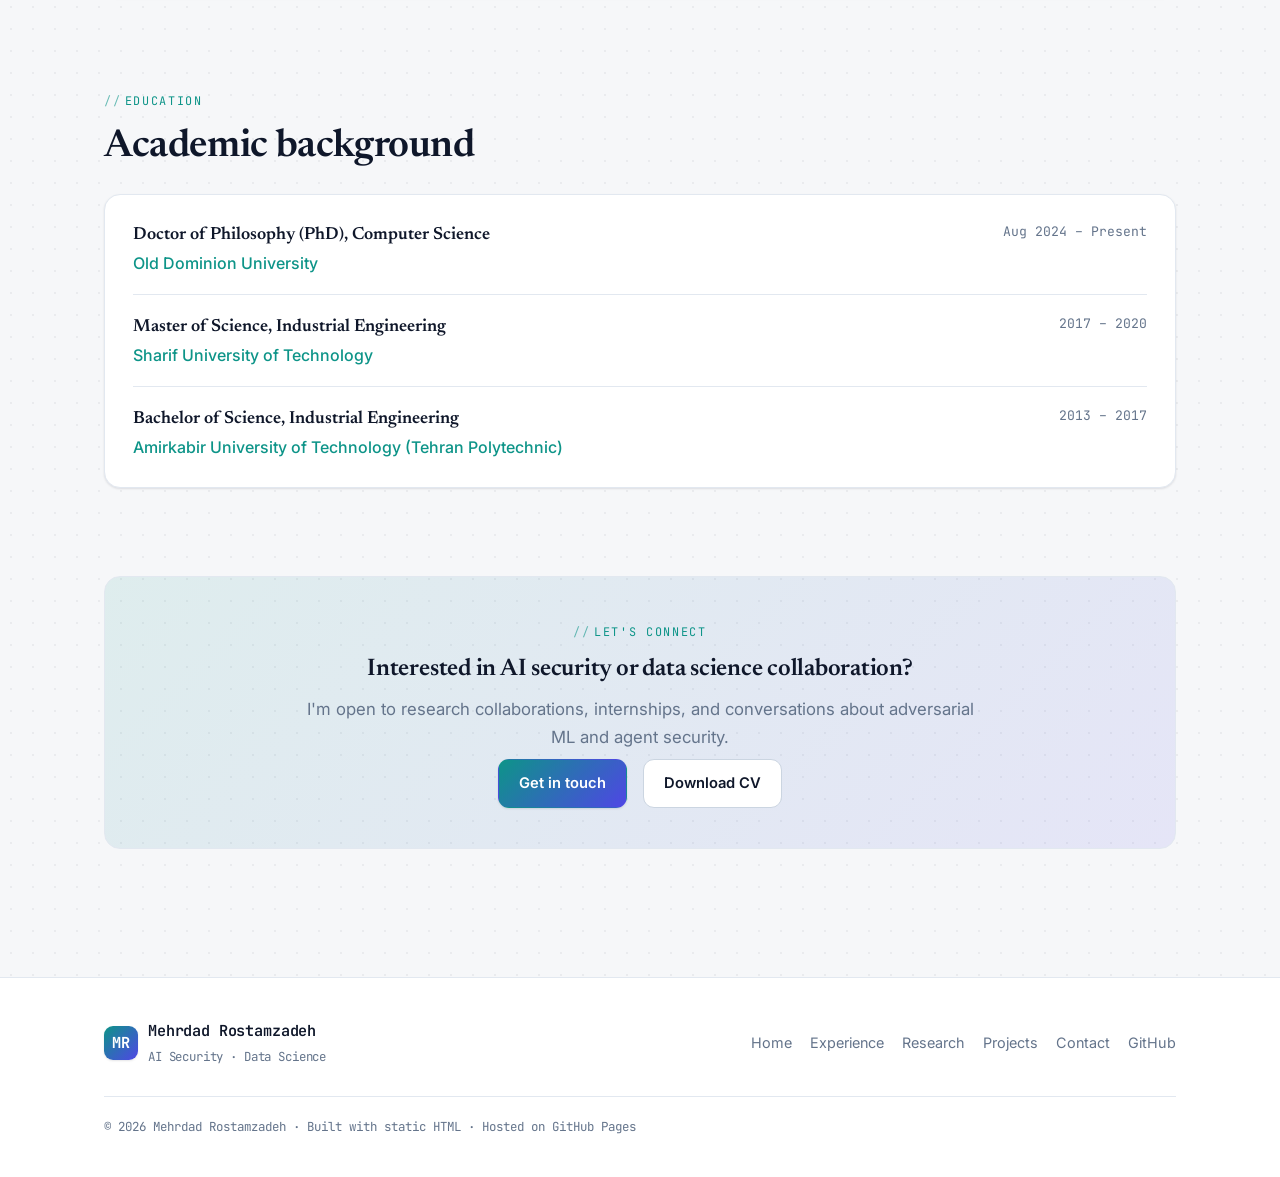
==== commit 2d682e83: "Update profile photo and metadata in index.html" ====
--- a/index.html
+++ b/index.html
@@ -109,26 +109,36 @@
         </div>
       </div>
 
-      <div class="reveal in">
-        <div class="hero-portrait">
-          <div class="portrait-photo">
-            <!-- Replace the placeholder below with your photo:
-                 <img src="assets/profile.jpg" alt="Mehrdad Rostamzadeh" /> -->
-            <div class="portrait-ph">
-              <div class="initials">MR</div>
-              <small>ADD PROFILE PHOTO → assets/profile.jpg</small>
-            </div>
-          </div>
-          <div class="portrait-meta">
-            <span class="loc">
-              <svg viewBox="0 0 24 24" width="14" height="14" fill="none" stroke="currentColor" stroke-width="2" stroke-linecap="round" stroke-linejoin="round"><path d="M21 10c0 7-9 13-9 13s-9-6-9-13a9 9 0 0 1 18 0z"/><circle cx="12" cy="10" r="3"/></svg>
-              Norfolk, VA
-            </span>
-            <span>PhD · Computer Science</span>
-          </div>
-        </div>
-      </div>
-    </div>
+      
+    <div class="reveal in">
+      <div class="hero-portrait">
+        <div class="portrait-photo">
+          <img
+            src="assets/IMG_1069.JPG"
+            alt="Mehrdad Rostamzadeh"
+            style="width: 100%; height: 100%; object-fit: cover;"
+          />
+        </div>
+    
+        <div class="portrait-meta">
+          <span class="loc">
+            <svg viewBox="0 0 24 24"
+                 width="14" height="14"
+                 fill="none" stroke="currentColor"
+                 stroke-width="2"
+                 stroke-linecap="round"
+                 stroke-linejoin="round">
+              <path d="M21 10c0 7-9 13-9 13s-9-6-9-13a9 9 0 0 1 18 0z"/>
+              <circle cx="12" cy="10" r="3"/>
+            </svg>
+            Norfolk, VA
+          </span>
+          <span>PhD · Computer Science</span>
+        </div>
+      </div>
+    </div>
+    </div>
+
 
     <!-- Stat strip -->
     <div class="container">
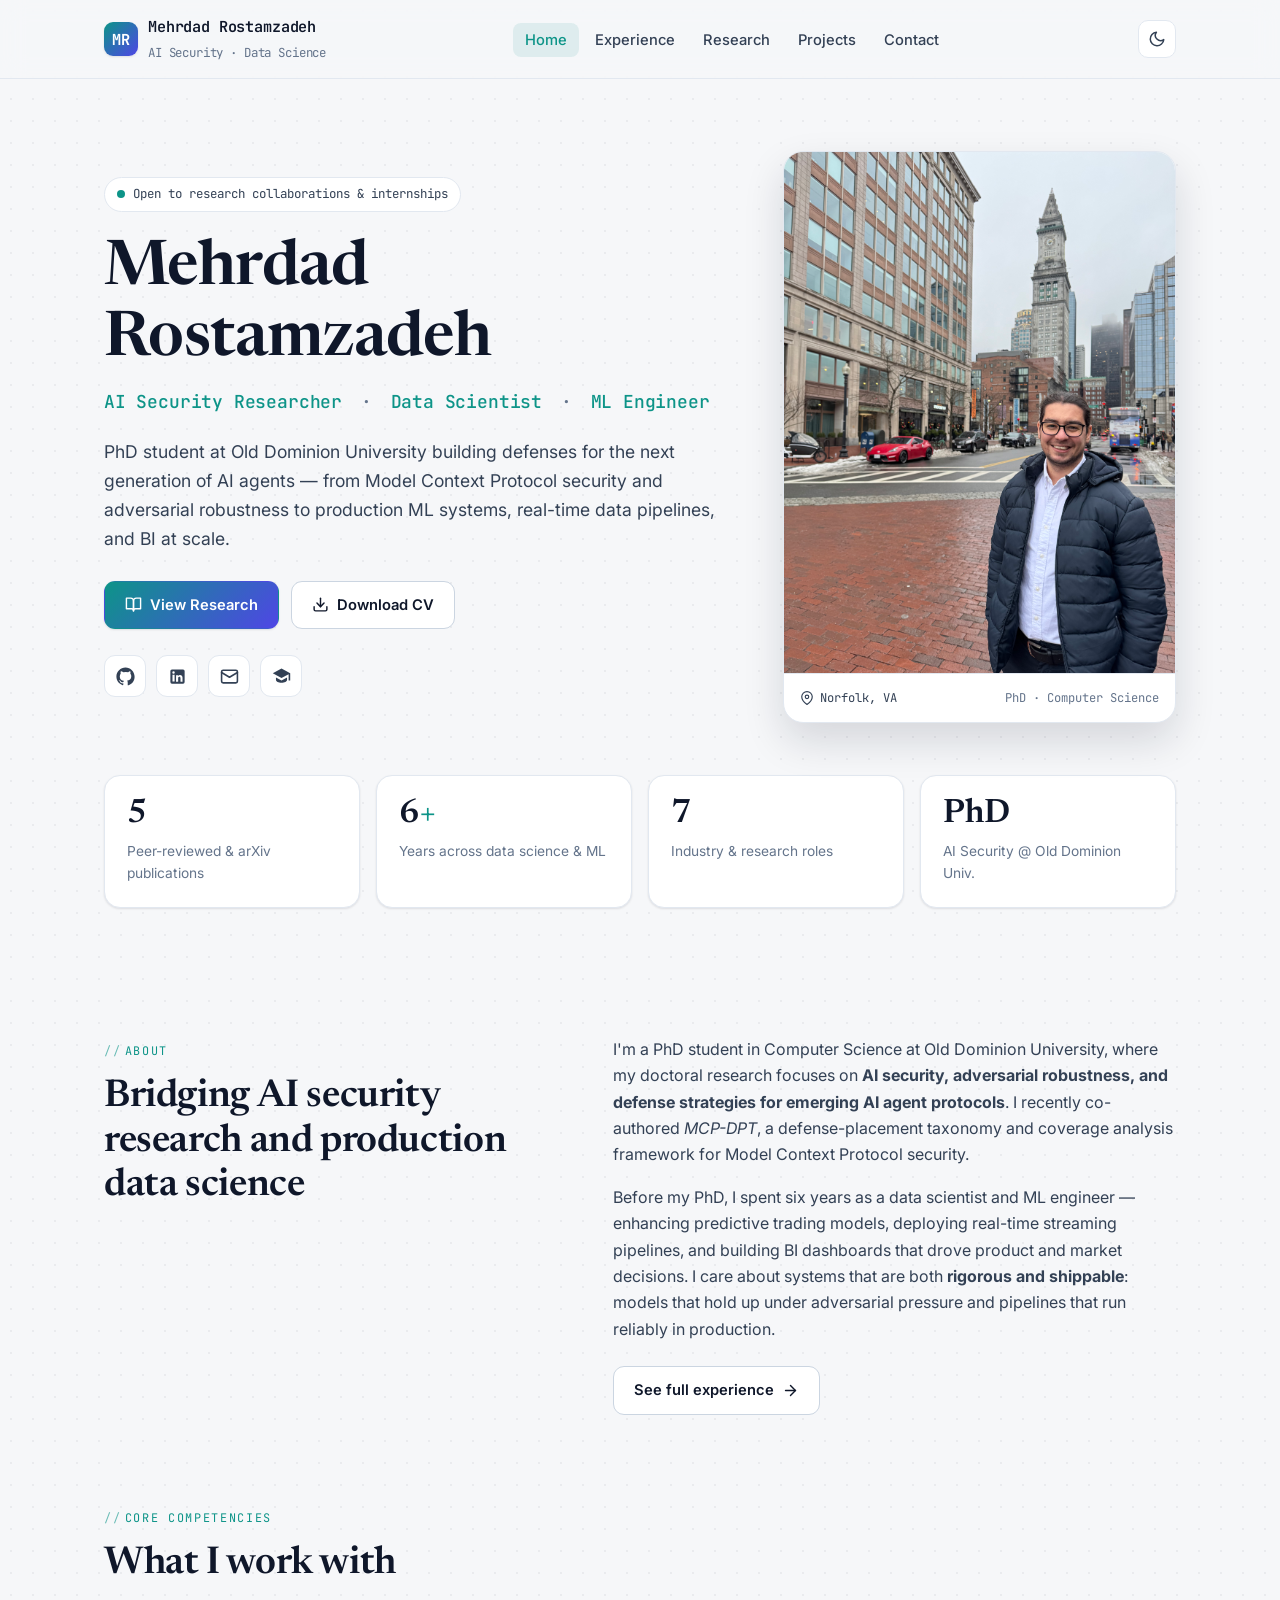
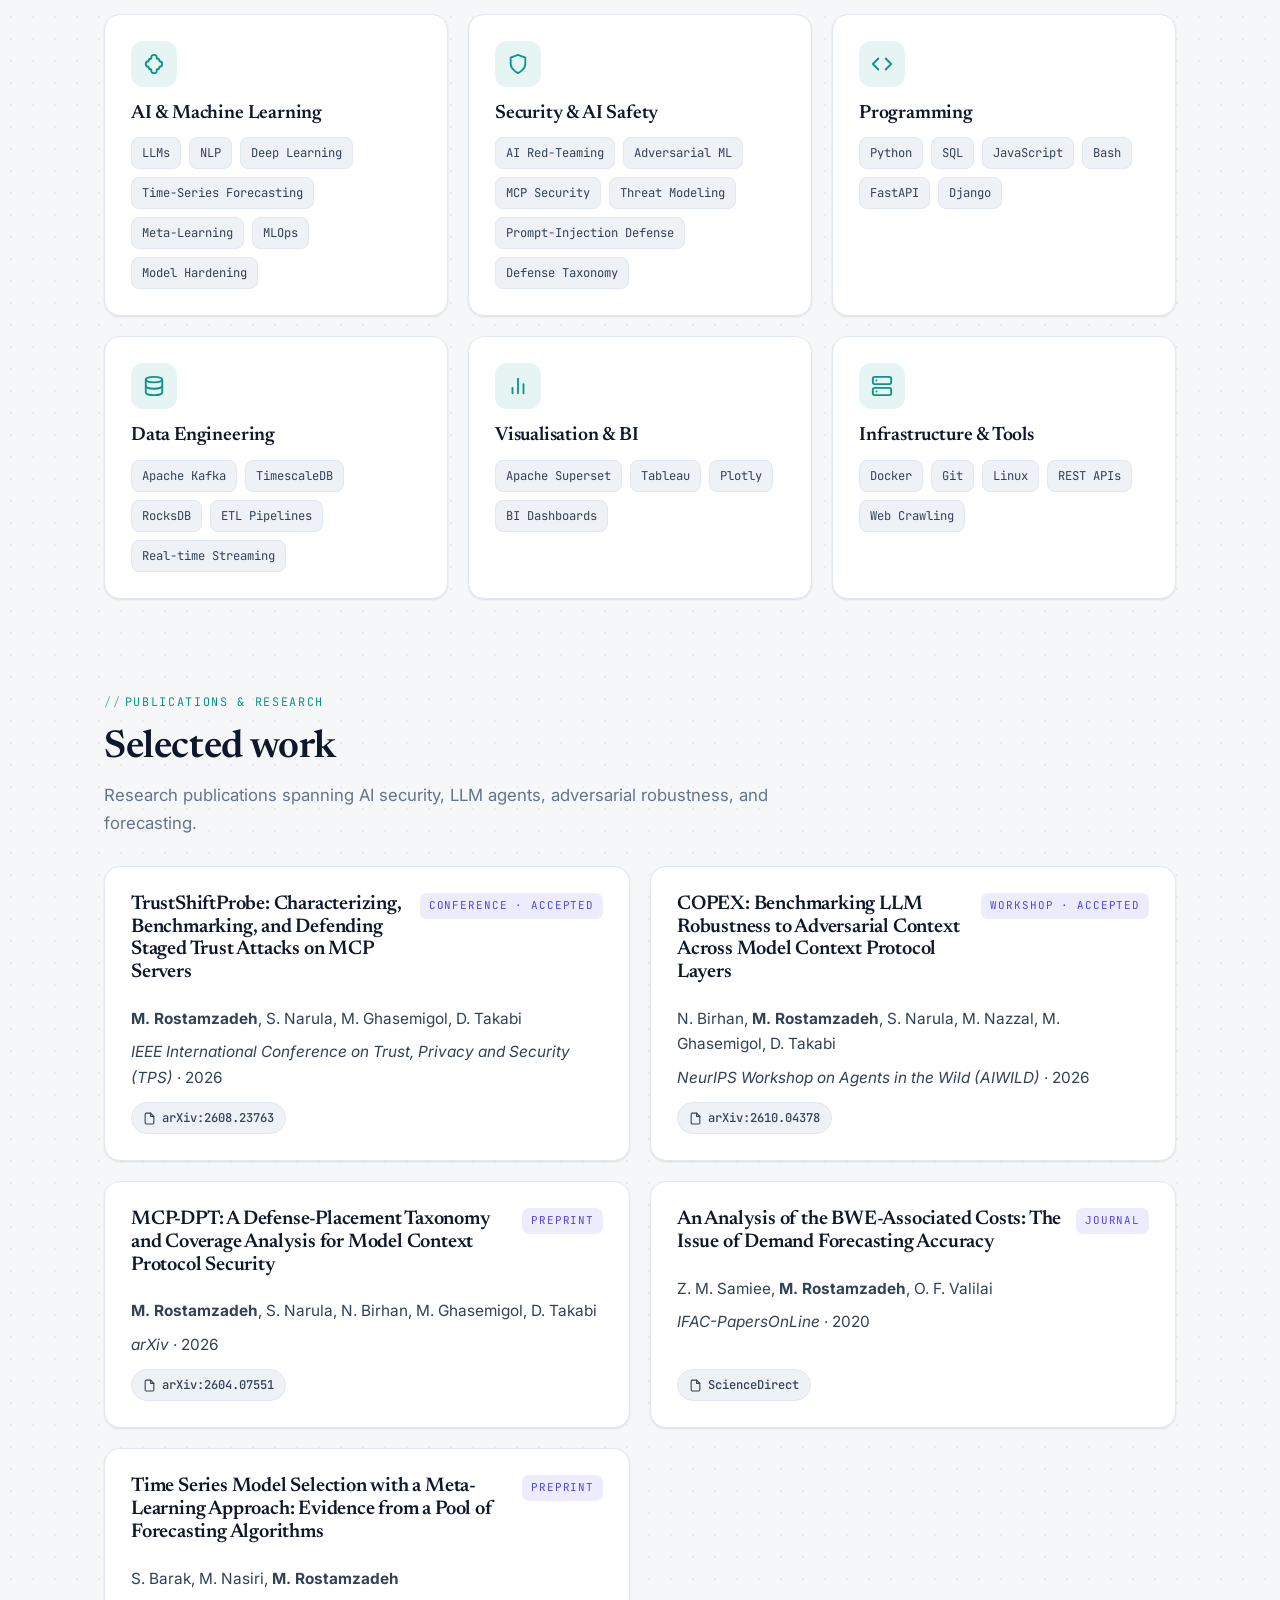
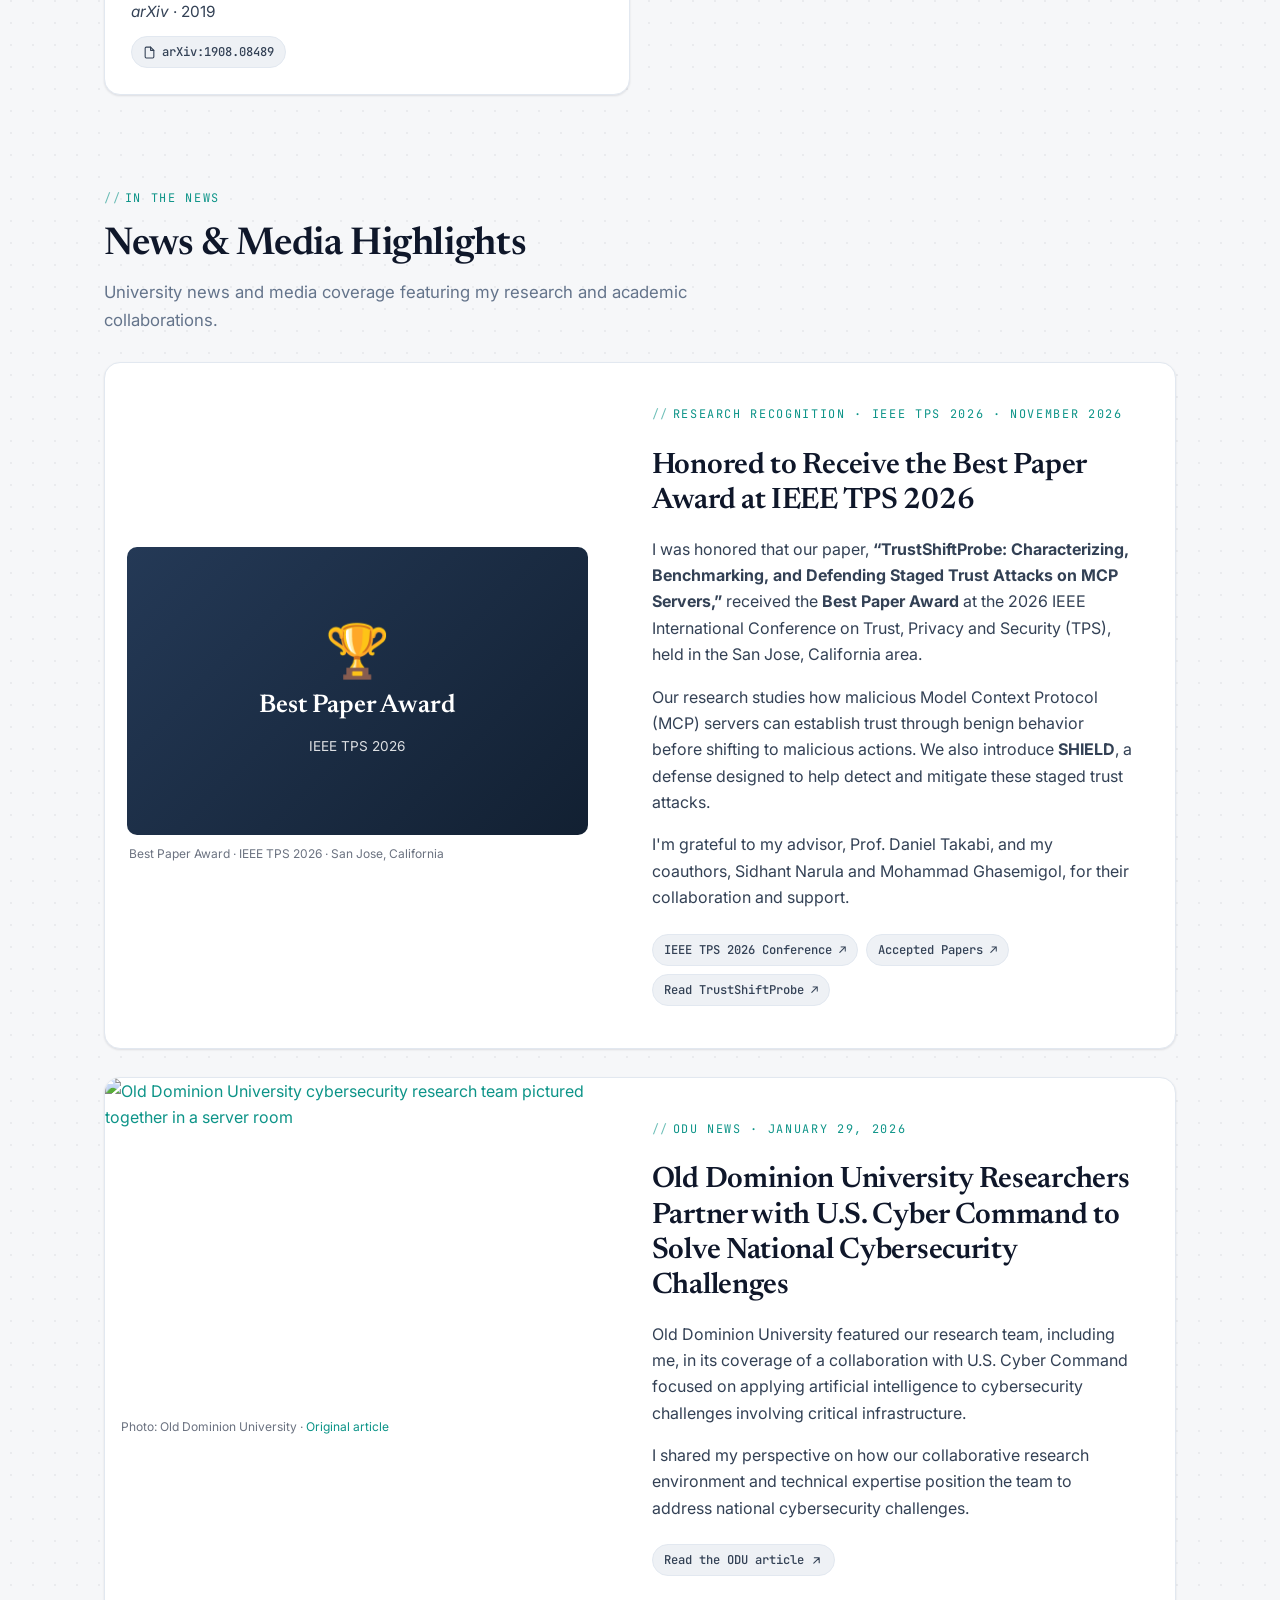
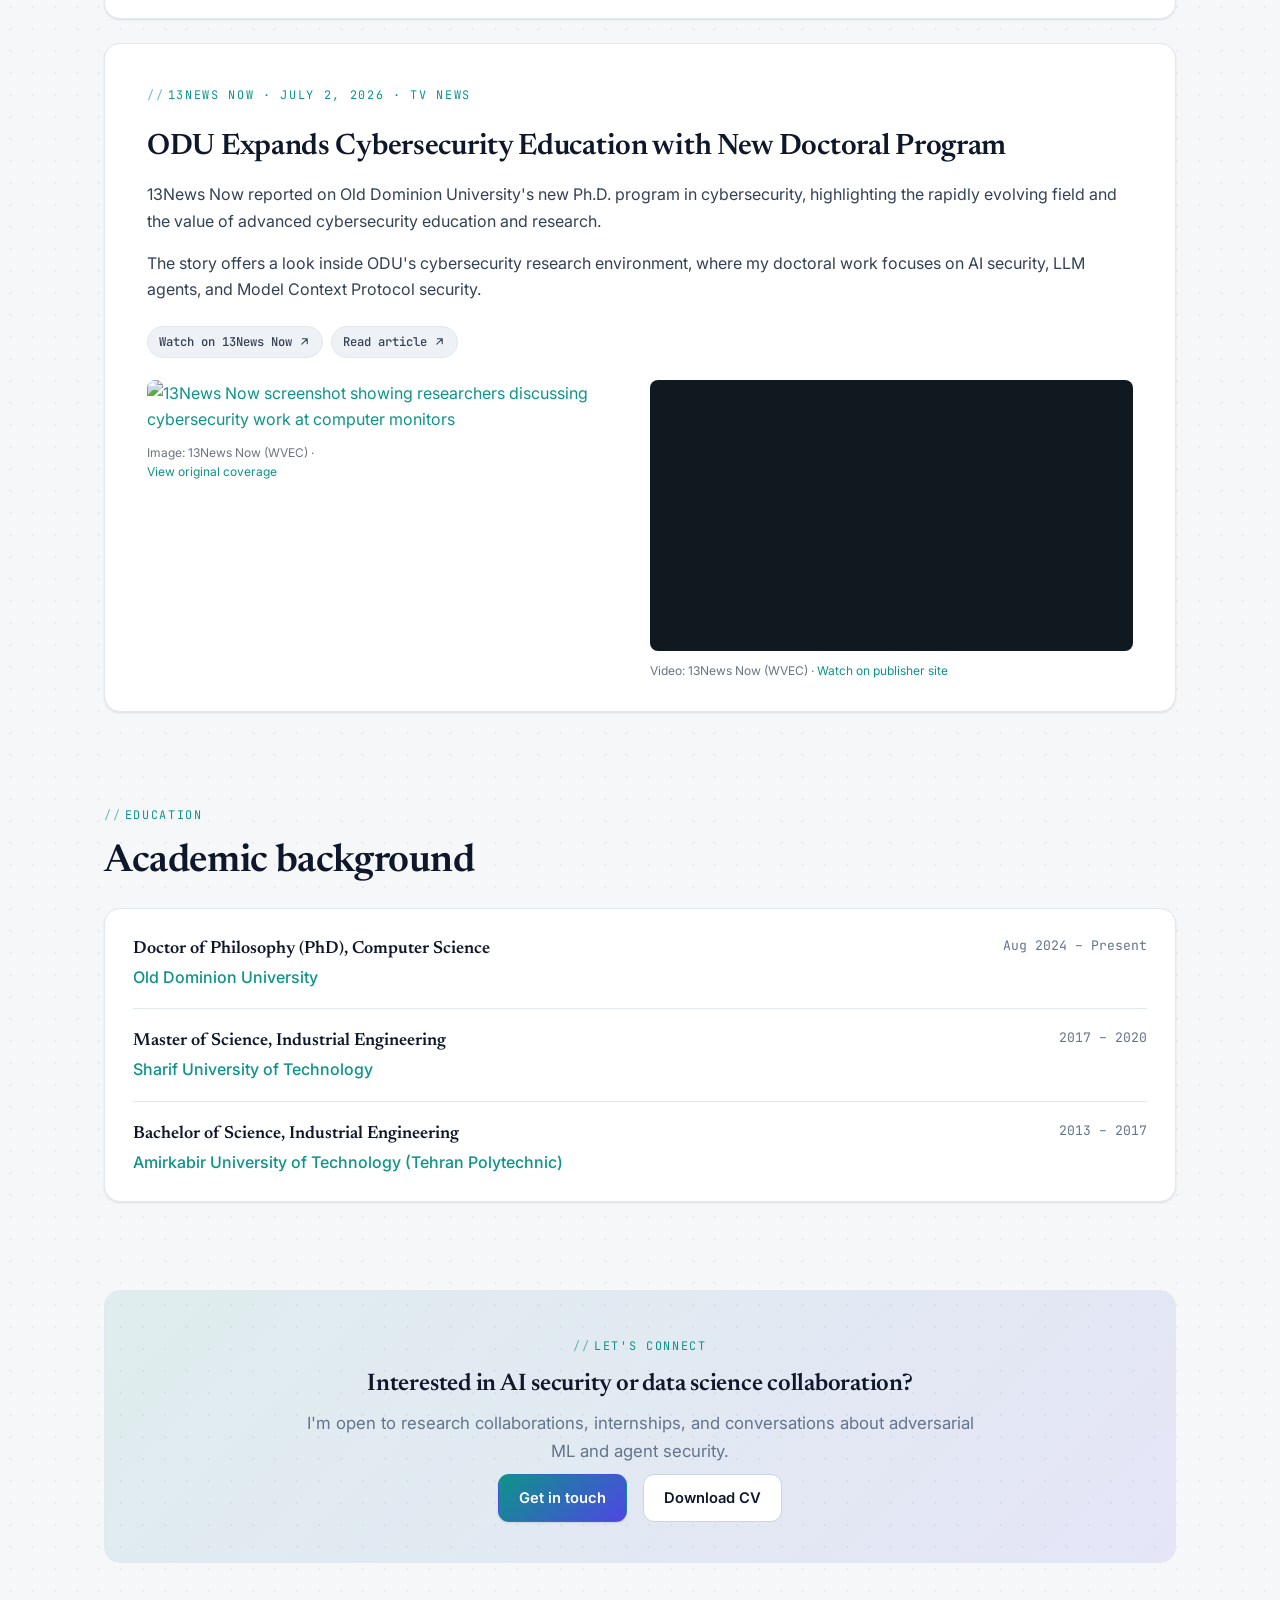
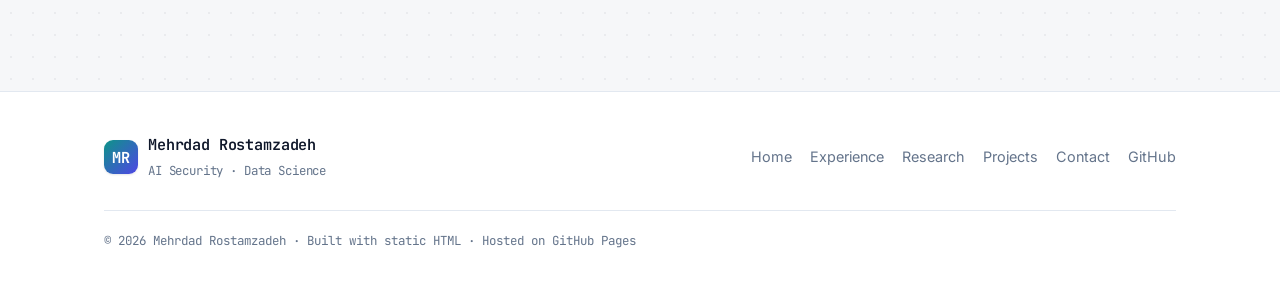
==== commit c9dfd9ca: "Update index.html" ====
--- a/index.html
+++ b/index.html
@@ -45,6 +45,20 @@
       .media-feature { grid-template-columns: 1fr; }
       .media-feature-image img { min-height: 0; aspect-ratio: 16 / 10; }
     }
+
+    /* IEEE TPS 2026 Best Paper Award highlight; photos live in assets/media/. */
+    .award-gallery { min-width: 0; padding: 22px; display: flex; flex-direction: column; gap: 14px; justify-content: center; }
+    .award-gallery figure { margin: 0; min-width: 0; }
+    .award-gallery .award-image-frame { position: relative; width: 100%; aspect-ratio: 16 / 10; overflow: hidden; border-radius: 10px; background: linear-gradient(135deg, #243956, #122032); }
+    .award-gallery .award-image-frame--certificate { aspect-ratio: 16 / 8; background: #eceff3; }
+    .award-gallery .award-image-frame img { display: block; position: absolute; inset: 0; width: 100%; height: 100%; object-fit: cover; }
+    .award-gallery .award-image-frame--certificate img { object-fit: contain; }
+    .award-image-fallback { position: absolute; inset: 0; display: flex; flex-direction: column; align-items: center; justify-content: center; gap: 8px; color: #fff; text-align: center; padding: 24px; }
+    .award-image-fallback .award-cup { font-size: 3.25rem; line-height: 1; }
+    .award-image-fallback strong { font-family: 'Newsreader', Georgia, serif; font-size: 1.6rem; font-weight: 600; }
+    .award-image-fallback span:last-child { font-size: 0.85rem; opacity: 0.85; }
+    .award-gallery figcaption { padding: 9px 2px 0; color: var(--text-muted, #6b7280); font-size: 0.75rem; }
+    @media (max-width: 760px) { .award-gallery { padding: 18px; } }
   </style>
 </head>
 <body>
@@ -340,6 +354,48 @@
         <p class="section-lead">University news and media coverage featuring my research and academic collaborations.</p>
       </div>
 
+      <!-- IEEE TPS 2026 Best Paper Award: put your photos in assets/media/ -->
+      <article class="card media-feature media-feature--award reveal" style="margin-top: 28px;">
+        <div class="award-gallery">
+          <figure>
+            <div class="award-image-frame">
+              <div class="award-image-fallback" aria-hidden="true">
+                <span class="award-cup">🏆</span>
+                <strong>Best Paper Award</strong>
+                <span>IEEE TPS 2026</span>
+              </div>
+              <img src="assets/media/ieee-tps-2026-best-paper.jpg"
+                   alt="Mehrdad Rostamzadeh at IEEE TPS 2026 with the Best Paper Award"
+                   loading="lazy" decoding="async"
+                   onerror="this.style.display='none'" />
+            </div>
+            <figcaption>Best Paper Award · IEEE TPS 2026 · San Jose, California</figcaption>
+          </figure>
+          <!-- Optional second photo: upload a certificate photo using this exact filename. -->
+          <figure>
+            <div class="award-image-frame award-image-frame--certificate">
+              <img src="assets/media/ieee-tps-2026-award-certificate.jpg"
+                   alt="IEEE TPS 2026 Best Paper Award certificate for TrustShiftProbe"
+                   loading="lazy" decoding="async"
+                   onerror="this.closest('figure').style.display='none'" />
+            </div>
+            <figcaption>Best Paper Award certificate · IEEE TPS 2026</figcaption>
+          </figure>
+        </div>
+        <div class="media-feature-copy">
+          <span class="eyebrow">Research recognition · IEEE TPS 2026 · November 2026</span>
+          <h3>Honored to Receive the Best Paper Award at IEEE TPS 2026</h3>
+          <p>I was honored that our paper, <strong>“TrustShiftProbe: Characterizing, Benchmarking, and Defending Staged Trust Attacks on MCP Servers,”</strong> received the <strong>Best Paper Award</strong> at the 2026 IEEE International Conference on Trust, Privacy and Security (TPS), held in the San Jose, California area.</p>
+          <p>Our research studies how malicious Model Context Protocol (MCP) servers can establish trust through benign behavior before shifting to malicious actions. We also introduce <strong>SHIELD</strong>, a defense designed to help detect and mitigate these staged trust attacks.</p>
+          <p>I'm grateful to my advisor, Prof. Daniel Takabi, and my coauthors, Sidhant Narula and Mohammad Ghasemigol, for their collaboration and support.</p>
+          <div class="proj-links">
+            <a class="pill" href="https://tps.ieee-cs.org/2026/" target="_blank" rel="noopener noreferrer">IEEE TPS 2026 Conference ↗</a>
+            <a class="pill" href="https://tps.ieee-cs.org/2026/accepted-papers/" target="_blank" rel="noopener noreferrer">Accepted Papers ↗</a>
+            <a class="pill" href="https://arxiv.org/abs/2608.23763" target="_blank" rel="noopener noreferrer">Read TrustShiftProbe ↗</a>
+          </div>
+        </div>
+      </article>
+
       <article class="card media-feature reveal" style="margin-top: 28px;">
         <figure class="media-feature-image">
           <a href="https://www.odu.edu/article/old-dominion-university-researchers-partner-us-cyber-command-to-solve-national" target="_blank" rel="noopener noreferrer" aria-label="Read the Old Dominion University news article">
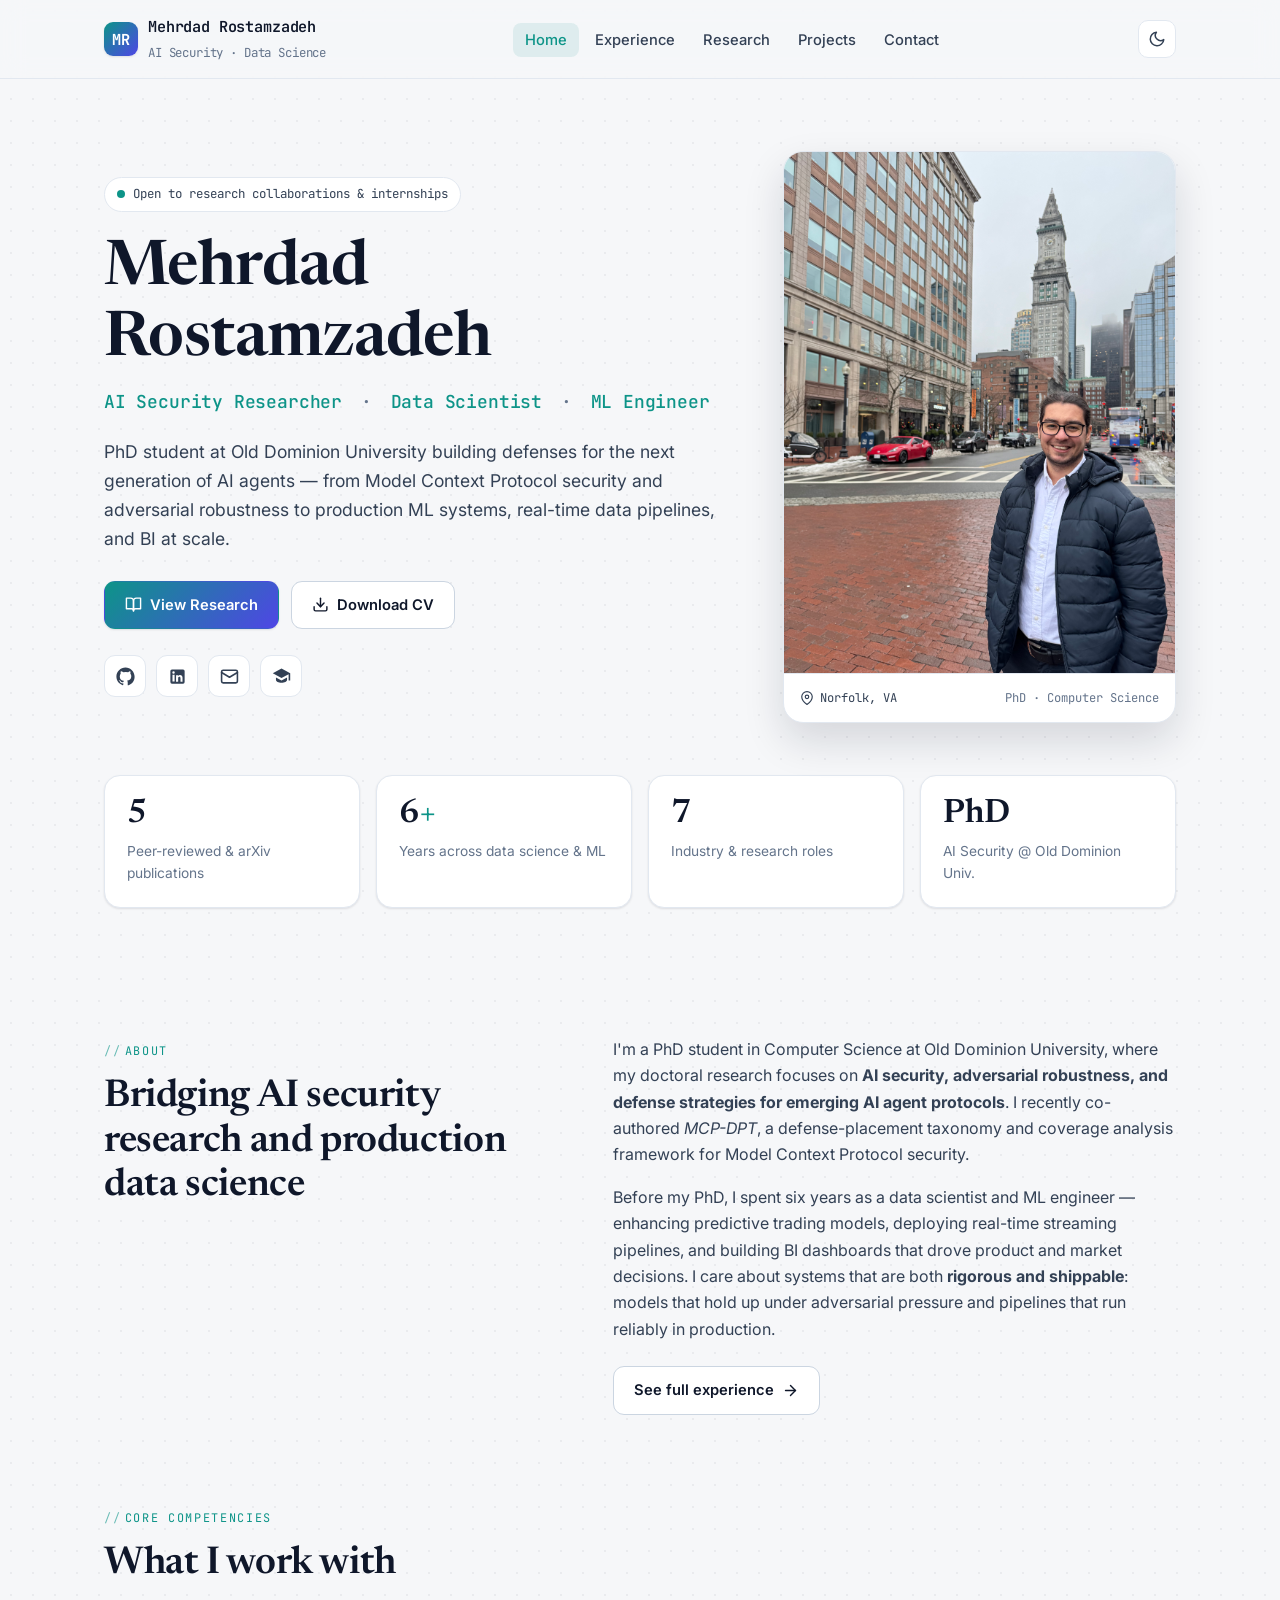
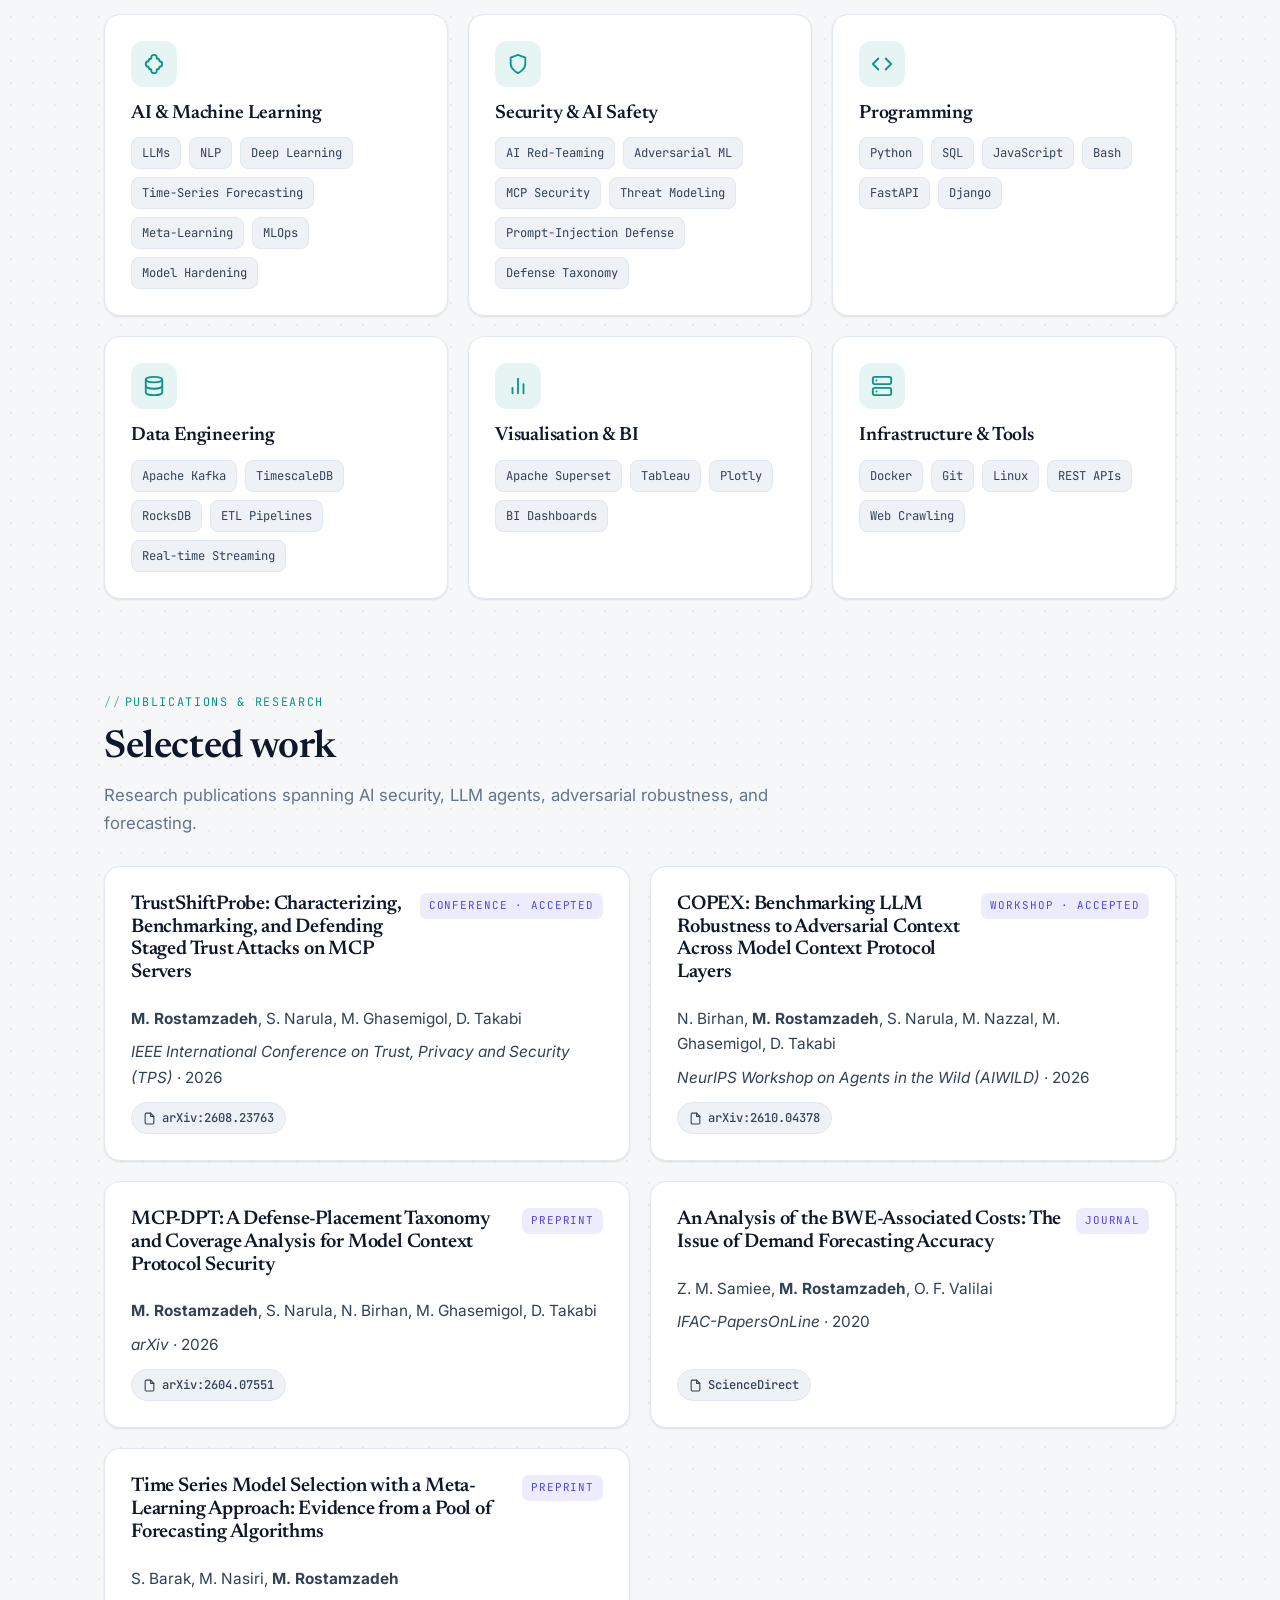
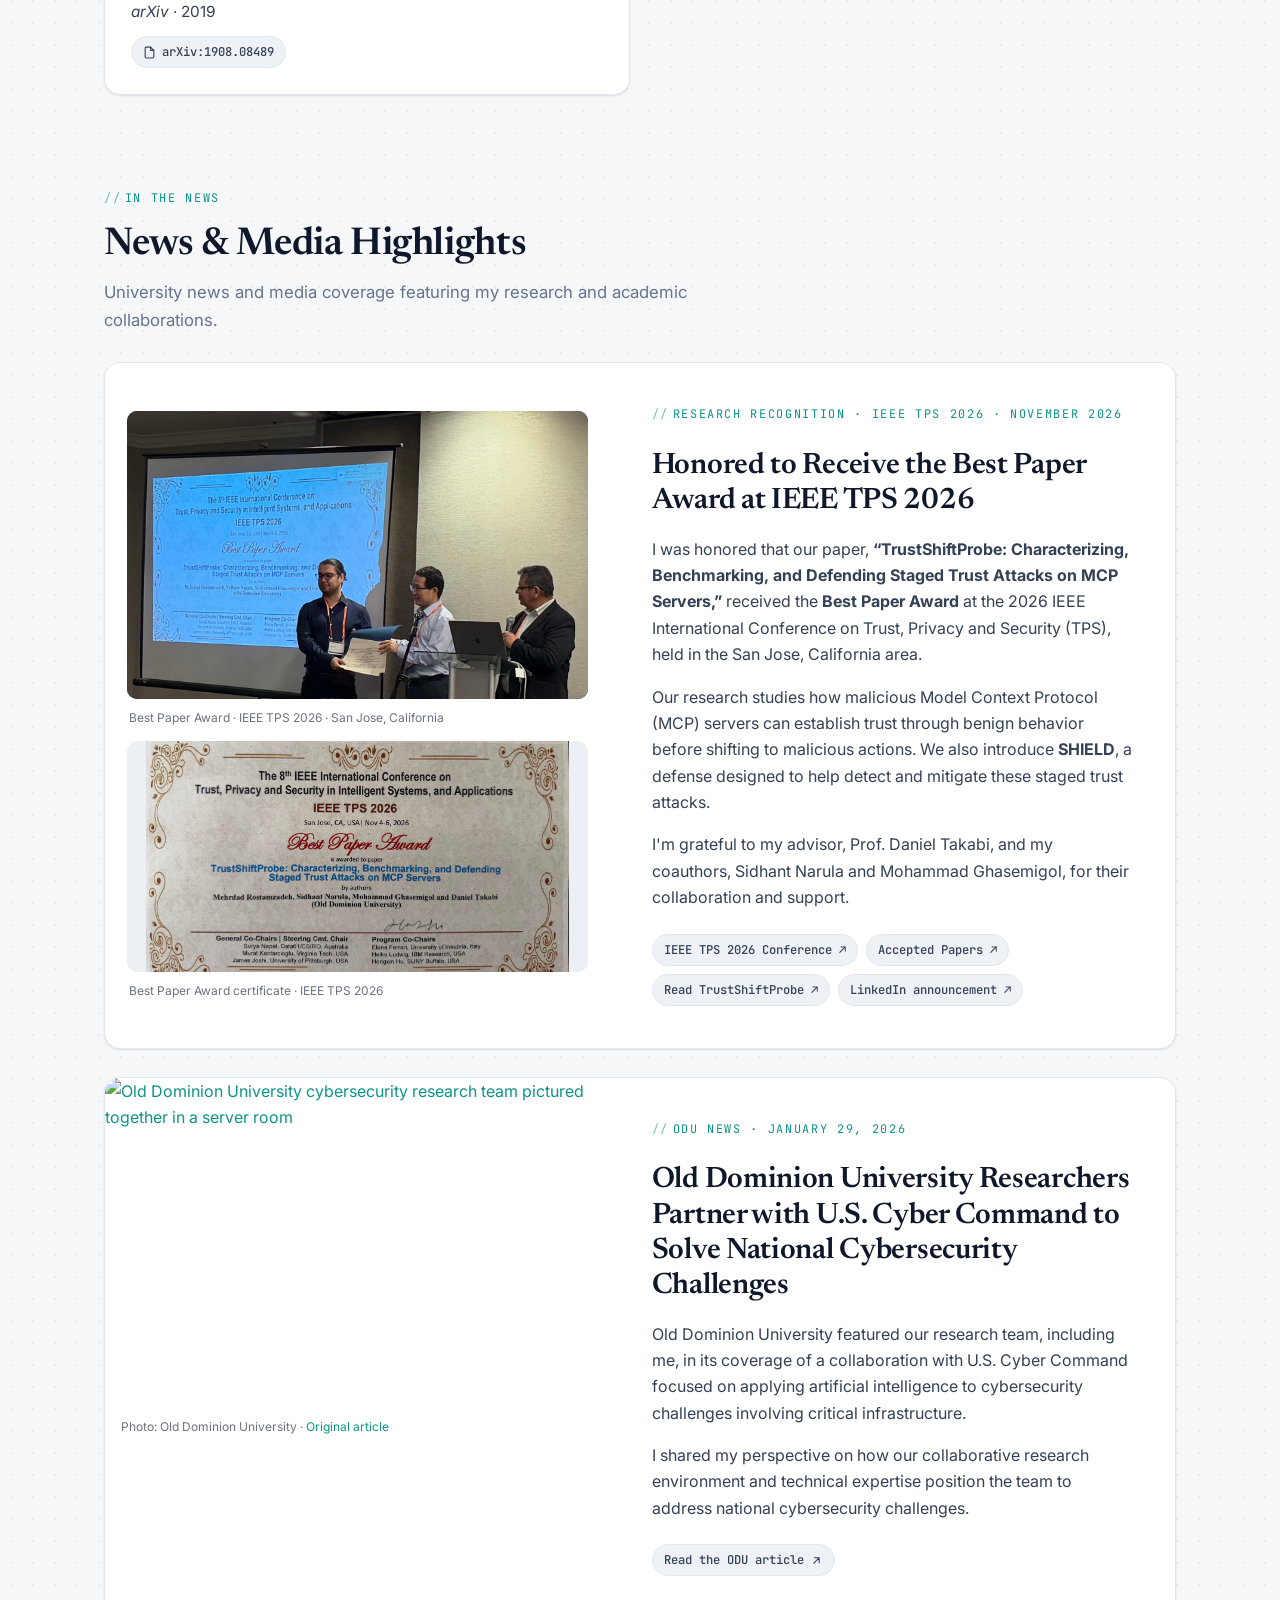
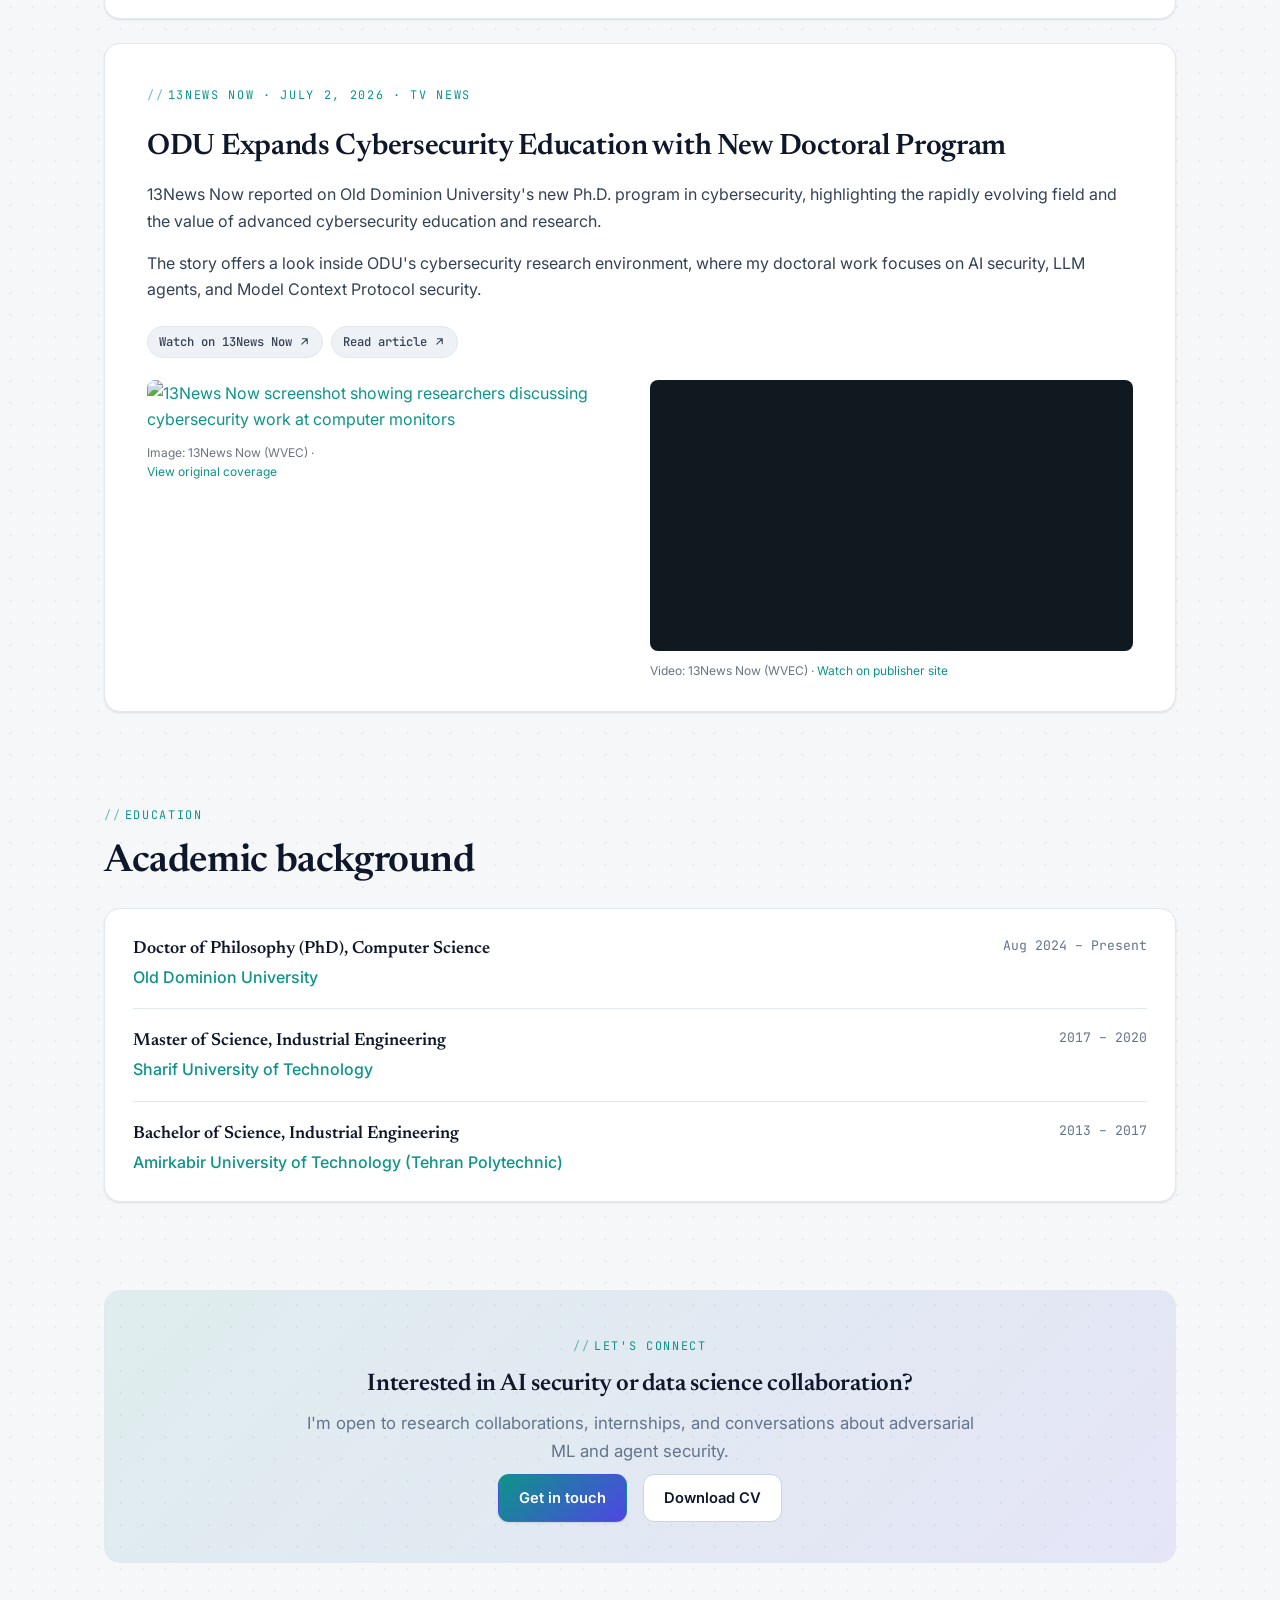
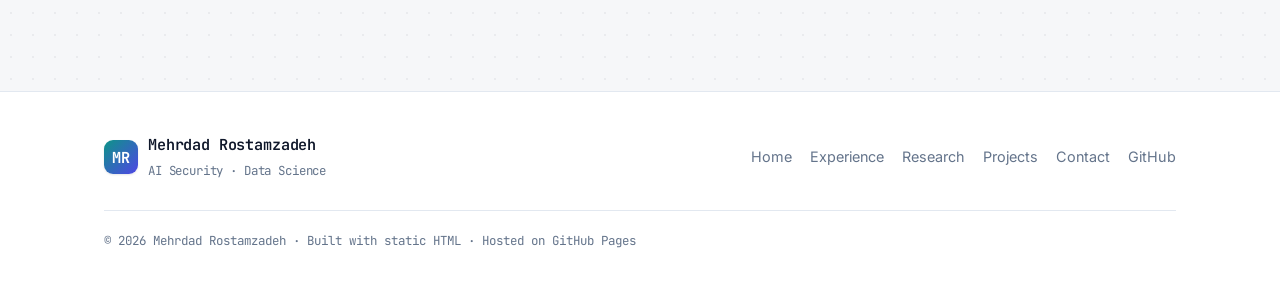
==== commit a3b8bdd3: "Add LinkedIn announcement link to index.html" ====
--- a/index.html
+++ b/index.html
@@ -392,6 +392,7 @@
             <a class="pill" href="https://tps.ieee-cs.org/2026/" target="_blank" rel="noopener noreferrer">IEEE TPS 2026 Conference ↗</a>
             <a class="pill" href="https://tps.ieee-cs.org/2026/accepted-papers/" target="_blank" rel="noopener noreferrer">Accepted Papers ↗</a>
             <a class="pill" href="https://arxiv.org/abs/2608.23763" target="_blank" rel="noopener noreferrer">Read TrustShiftProbe ↗</a>
+            <a class="pill" href="https://lnkd.in/p/eEaskVF2" target="_blank" rel="noopener noreferrer" aria-label="View the Best Paper Award announcement on LinkedIn">LinkedIn announcement ↗</a>
           </div>
         </div>
       </article>
